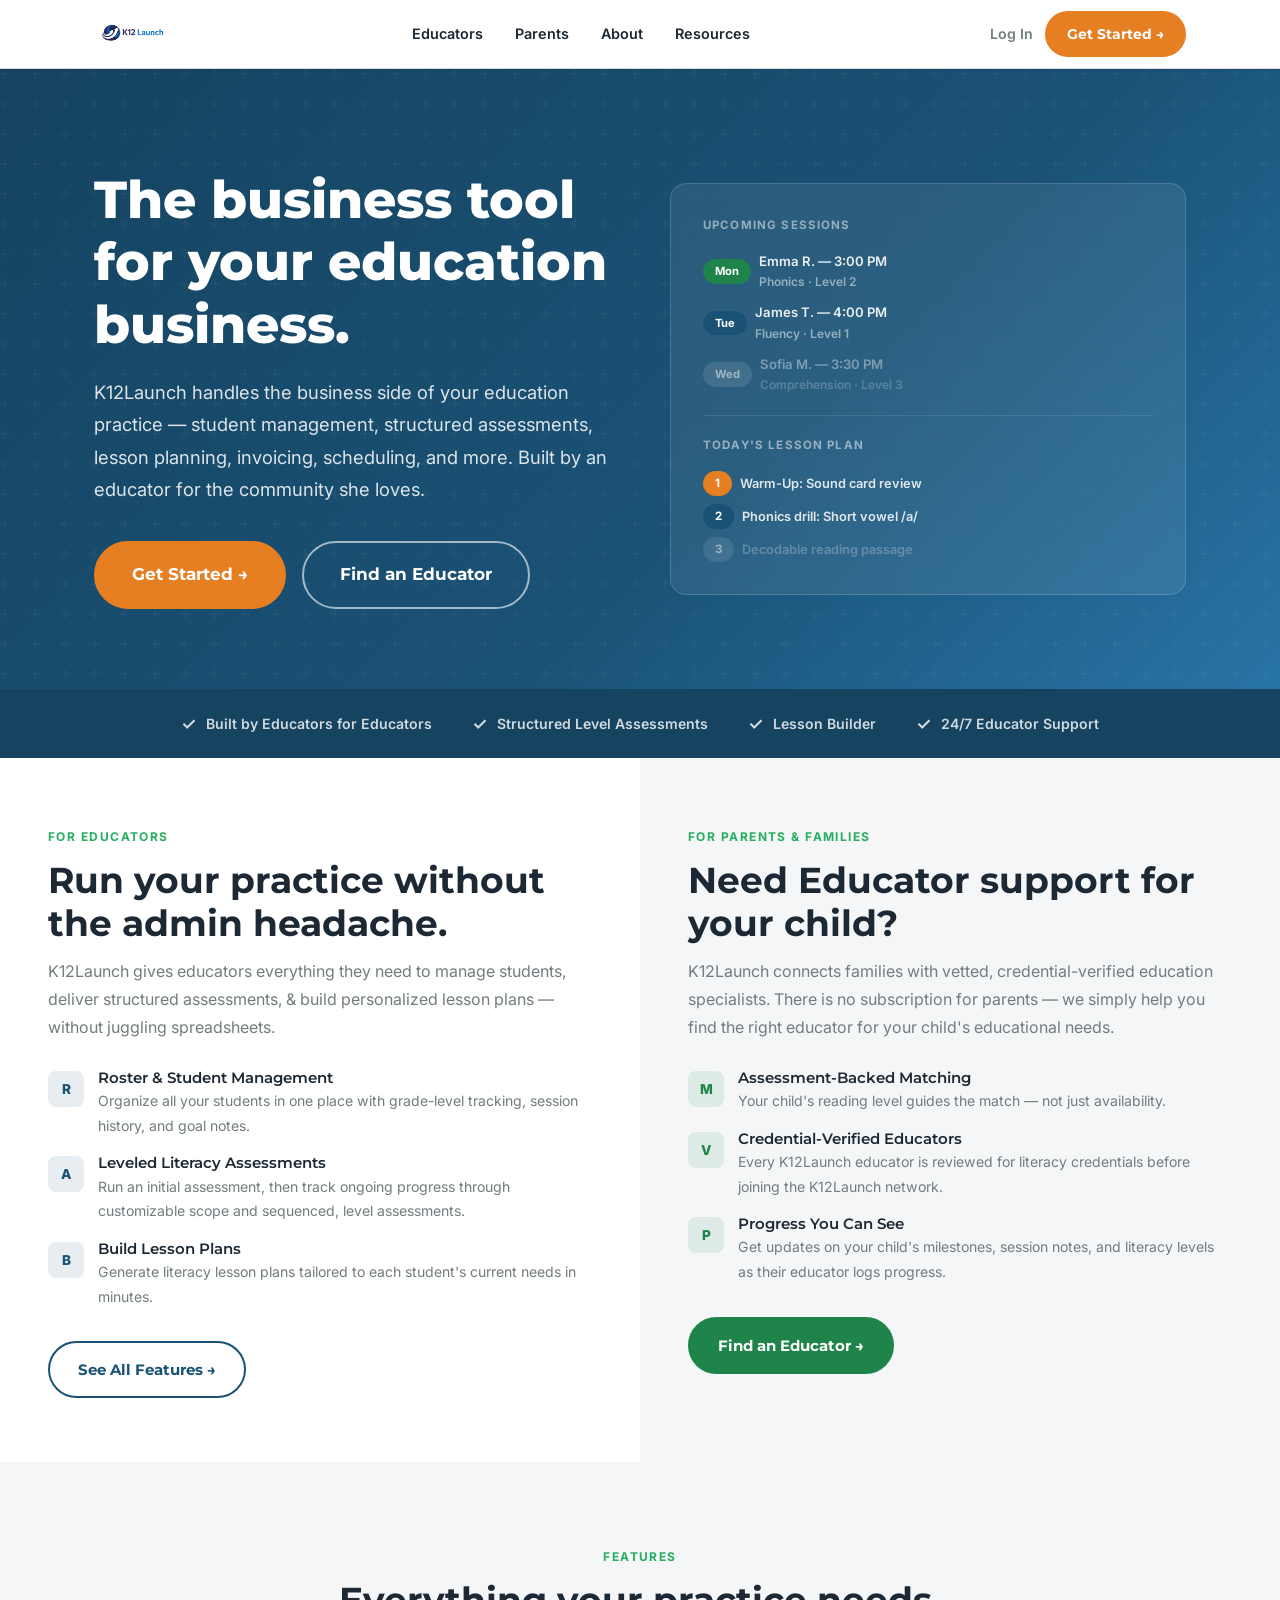
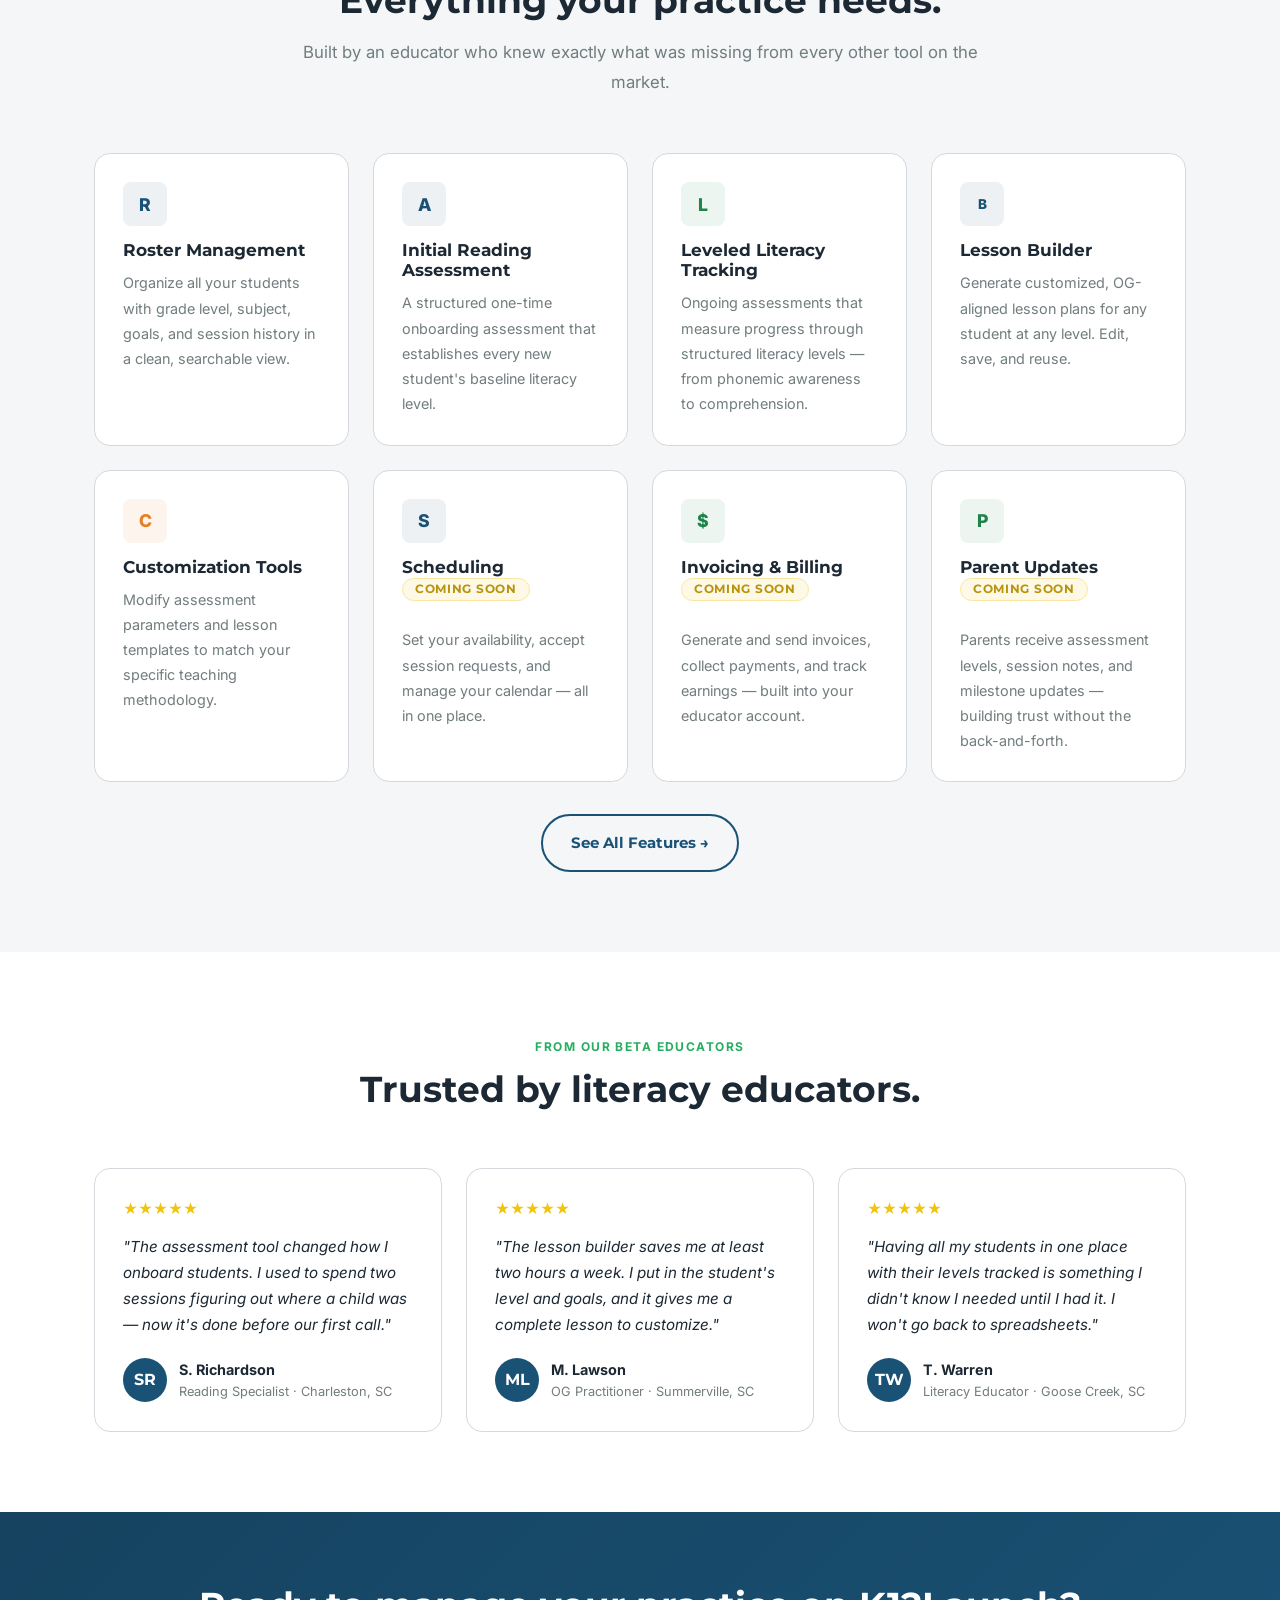
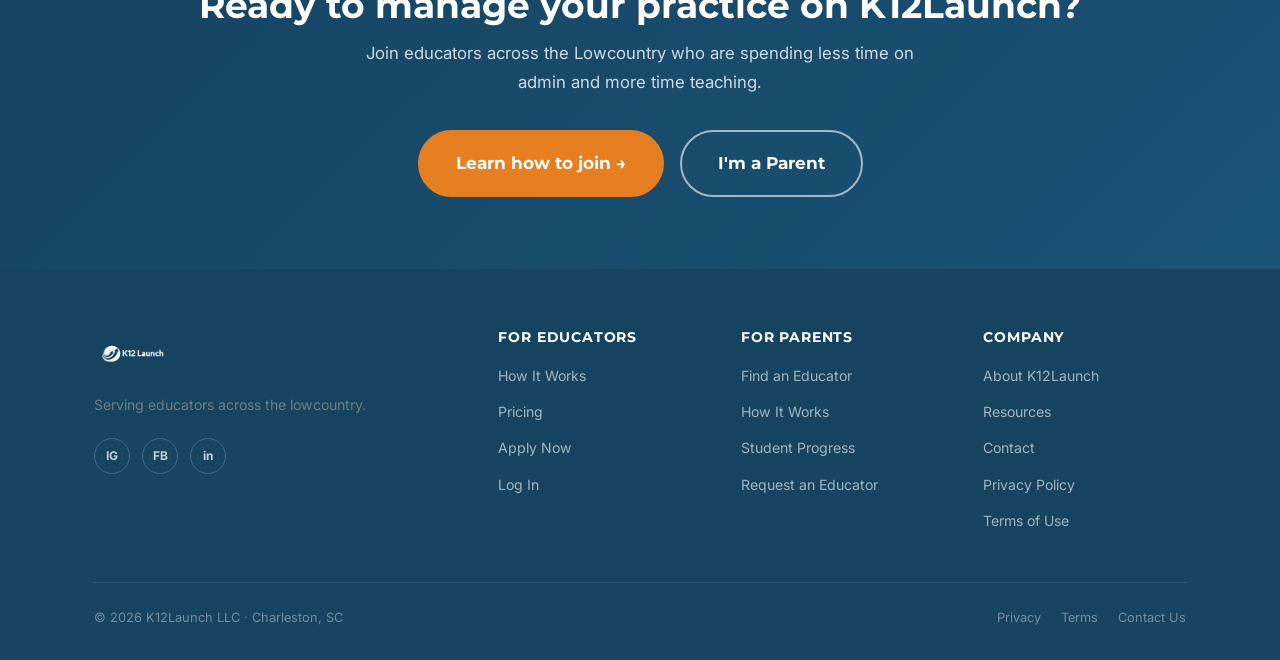
==== index.html @ aaa277a2 "july 23rd fixing issues with file differences." ====
<!DOCTYPE html>
<html lang="en">
<head>
  <meta charset="UTF-8" />
  <meta name="viewport" content="width=device-width, initial-scale=1.0" />
  <title>K12Launch — Business Tools for Educators | Charleston, SC</title>
  <meta name="description" content="K12Launch is the business tool built for independent educators. Manage students, run structured assessments, handle invoicing, and build lesson plans — all in one place." />
  <link rel="stylesheet" href="css/styles.css" />
  <!-- Add your favicon to assets/favicon.ico and uncomment the line below -->
  <!-- <link rel="icon" href="assets/favicon.ico" type="image/x-icon" /> -->
</head>
<body>

<!-- ── NAVIGATION ─────────────────────────────────────────── -->
<header class="nav">
  <div class="container">
    <div class="nav-inner">
      <a href="index.html" class="nav-logo" aria-label="K12Launch home">
        <img src="assets/k12launch-brand-logo-web.png" alt="K12Launch" />
      </a>

      <nav class="nav-links" aria-label="Main navigation">
        <a href="for-tutors.html">Educators</a>
        <a href="for-parents.html">Parents</a>
        <a href="about.html">About</a>
        <a href="resources.html">Resources</a>
      </nav>

      <div class="nav-actions">
        <a href="https://k12launchstudent.lovable.app" target="_blank" rel="noopener noreferrer" class="nav-login">Log In</a>
        <a href="contact.html" class="btn btn-primary btn-sm">Get Started →</a>
        <button class="nav-hamburger" aria-label="Toggle menu" aria-expanded="false">
          <span></span><span></span><span></span>
        </button>
      </div>
    </div>
  </div>
  <nav class="nav-mobile" aria-label="Mobile navigation">
    <a href="for-tutors.html">Educators</a>
    <a href="for-parents.html">Parents</a>
    <a href="about.html">About</a>
    <a href="resources.html">Resources</a>
    <a href="https://k12launchstudent.lovable.app" target="_blank" rel="noopener noreferrer">Log In</a>
    <a href="contact.html" class="btn btn-primary">Get Started →</a>
  </nav>
</header>

<!-- ── HERO ───────────────────────────────────────────────── -->
<section class="hero">
  <div class="container">
    <div class="hero-split">
      <div class="hero-text">
        <h1>The business tool for your education business.</h1>
        <p class="lead">K12Launch handles the business side of your education practice — student management, structured assessments, lesson planning, invoicing, scheduling, and more. Built by an educator for the community she loves.</p>
        <div class="hero-ctas">
          <a href="contact.html" class="btn btn-primary btn-lg">Get Started →</a>
          <a href="for-parents.html" class="btn btn-secondary btn-lg">Find an Educator</a>
        </div>
      </div>
      <div class="hero-visual" aria-hidden="true">
        <div class="hero-visual-label">Upcoming Sessions</div>
        <div class="mock-level" style="margin-top:12px">
          <div class="mock-level-badge" style="background:var(--secondary);font-size:.7rem;min-width:32px">Mon</div>
          <div>
            <div style="color:rgba(255,255,255,0.9);font-size:.82rem;font-weight:600">Emma R. — 3:00 PM</div>
            <div style="color:rgba(255,255,255,0.5);font-size:.75rem">Phonics · Level 2</div>
          </div>
        </div>
        <div class="mock-level" style="margin-top:10px">
          <div class="mock-level-badge" style="font-size:.7rem;min-width:32px">Tue</div>
          <div>
            <div style="color:rgba(255,255,255,0.9);font-size:.82rem;font-weight:600">James T. — 4:00 PM</div>
            <div style="color:rgba(255,255,255,0.5);font-size:.75rem">Fluency · Level 1</div>
          </div>
        </div>
        <div class="mock-level" style="margin-top:10px;opacity:.55">
          <div class="mock-level-badge" style="background:rgba(255,255,255,0.2);font-size:.7rem;min-width:32px">Wed</div>
          <div>
            <div style="color:rgba(255,255,255,0.7);font-size:.82rem;font-weight:600">Sofia M. — 3:30 PM</div>
            <div style="color:rgba(255,255,255,0.4);font-size:.75rem">Comprehension · Level 3</div>
          </div>
        </div>
        <div style="height:1px;background:rgba(255,255,255,0.1);margin:20px 0"></div>
        <div class="hero-visual-label">Today's Lesson Plan</div>
        <div class="mock-level" style="margin-top:10px">
          <div class="mock-level-badge" style="background:var(--accent);font-size:.72rem;min-width:24px">1</div>
          <span style="color:rgba(255,255,255,0.85);font-size:.8rem">Warm-Up: Sound card review</span>
        </div>
        <div class="mock-level" style="margin-top:8px">
          <div class="mock-level-badge" style="font-size:.72rem;min-width:24px">2</div>
          <span style="color:rgba(255,255,255,0.85);font-size:.8rem">Phonics drill: Short vowel /a/</span>
        </div>
        <div class="mock-level" style="margin-top:8px;opacity:.5">
          <div class="mock-level-badge" style="background:rgba(255,255,255,0.2);font-size:.72rem;min-width:24px">3</div>
          <span style="color:rgba(255,255,255,0.5);font-size:.8rem">Decodable reading passage</span>
        </div>
      </div>
    </div>
  </div>
</section>

<!-- ── PROOF BAR ───────────────────────────────────────────── -->
<div class="proof-bar">
  <div class="container">
    <div class="proof-bar-inner">
      <div class="proof-item"><span class="icon">✓</span> Built by Educators for Educators</div>
      <div class="proof-item"><span class="icon">✓</span> Structured Level Assessments</div>
      <div class="proof-item"><span class="icon">✓</span> Lesson Builder</div>
      <div class="proof-item"><span class="icon">✓</span> 24/7 Educator Support</div>
    </div>
  </div>
</div>

<!-- ── AUDIENCE SPLIT ──────────────────────────────────────── -->
<section aria-label="Who K12Launch serves">
  <div class="audience-split">
    <div class="audience-panel audience-panel--tutors">
      <div class="section-label">For Educators</div>
      <h2>Run your practice without the admin headache.</h2>
      <p>K12Launch gives educators everything they need to manage students, deliver structured assessments, &amp; build personalized lesson plans — without juggling spreadsheets.</p>
      <div class="audience-benefits">
        <div class="audience-benefit">
          <div class="audience-benefit-icon audience-benefit-icon--blue" style="font-size:.85rem;font-weight:800;color:var(--primary)">R</div>
          <div>
            <h4>Roster &amp; Student Management</h4>
            <p>Organize all your students in one place with grade-level tracking, session history, and goal notes.</p>
          </div>
        </div>
        <div class="audience-benefit">
          <div class="audience-benefit-icon audience-benefit-icon--blue" style="font-size:.85rem;font-weight:800;color:var(--primary)">A</div>
          <div>
            <h4>Leveled Literacy Assessments</h4>
            <p>Run an initial assessment, then track ongoing progress through customizable scope and sequenced, level assessments.</p>
          </div>
        </div>
        <div class="audience-benefit">
          <div class="audience-benefit-icon audience-benefit-icon--blue" style="font-size:.85rem;font-weight:800;color:var(--primary)">B</div>
          <div>
            <h4>Build Lesson Plans</h4>
            <p>Generate literacy lesson plans tailored to each student's current needs in minutes.</p>
          </div>
        </div>
      </div>
      <a href="for-tutors.html" class="btn btn-outline">See All Features →</a>
    </div>

    <div class="audience-panel audience-panel--parents">
      <div class="section-label">For Parents &amp; Families</div>
      <h2>Need Educator support for your child?</h2>
      <p>K12Launch connects families with vetted, credential-verified education specialists. There is no subscription for parents — we simply help you find the right educator for your child's educational needs.</p>
      <div class="audience-benefits">
        <div class="audience-benefit">
          <div class="audience-benefit-icon audience-benefit-icon--green" style="font-size:.85rem;font-weight:800;color:var(--secondary)">M</div>
          <div>
            <h4>Assessment-Backed Matching</h4>
            <p>Your child's reading level guides the match — not just availability.</p>
          </div>
        </div>
        <div class="audience-benefit">
          <div class="audience-benefit-icon audience-benefit-icon--green" style="font-size:.85rem;font-weight:800;color:var(--secondary)">V</div>
          <div>
            <h4>Credential-Verified Educators</h4>
            <p>Every K12Launch educator is reviewed for literacy credentials before joining the K12Launch network.</p>
          </div>
        </div>
        <div class="audience-benefit">
          <div class="audience-benefit-icon audience-benefit-icon--green" style="font-size:.85rem;font-weight:800;color:var(--secondary)">P</div>
          <div>
            <h4>Progress You Can See</h4>
            <p>Get updates on your child's milestones, session notes, and literacy levels as their educator logs progress.</p>
          </div>
        </div>
      </div>
      <a href="for-parents.html" class="btn btn-green">Find an Educator →</a>
    </div>
  </div>
</section>


<!-- ── PLATFORM FEATURES ───────────────────────────────────── -->
<section class="section section--gray">
  <div class="container">
    <div class="section-header text-center">
      <div class="section-label">Features</div>
      <h2>Everything your practice needs.</h2>
      <p>Built by an educator who knew exactly what was missing from every other tool on the market.</p>
    </div>
    <div class="grid-4">
      <div class="feature-card">
        <div class="feature-icon" style="font-size:1.1rem;font-weight:800;color:var(--primary);background:rgba(26,82,118,0.08);width:44px;height:44px;display:flex;align-items:center;justify-content:center;border-radius:8px">R</div>
        <h3>Roster Management</h3>
        <p>Organize all your students with grade level, subject, goals, and session history in a clean, searchable view.</p>
      </div>
      <div class="feature-card">
        <div class="feature-icon" style="font-size:1.1rem;font-weight:800;color:var(--primary);background:rgba(26,82,118,0.08);width:44px;height:44px;display:flex;align-items:center;justify-content:center;border-radius:8px">A</div>
        <h3>Initial Reading Assessment</h3>
        <p>A structured one-time onboarding assessment that establishes every new student's baseline literacy level.</p>
      </div>
      <div class="feature-card">
        <div class="feature-icon" style="font-size:1.1rem;font-weight:800;color:var(--secondary);background:rgba(30,132,73,0.08);width:44px;height:44px;display:flex;align-items:center;justify-content:center;border-radius:8px">L</div>
        <h3>Leveled Literacy Tracking</h3>
        <p>Ongoing assessments that measure progress through structured literacy levels — from phonemic awareness to comprehension.</p>
      </div>
      <div class="feature-card">
        <div class="feature-icon" style="font-size:.85rem;font-weight:800;color:var(--primary);background:rgba(26,82,118,0.08);width:44px;height:44px;display:flex;align-items:center;justify-content:center;border-radius:8px">B</div>
        <h3>Lesson Builder</h3>
        <p>Generate customized, OG-aligned lesson plans for any student at any level. Edit, save, and reuse.</p>
      </div>
      <div class="feature-card">
        <div class="feature-icon" style="font-size:1.1rem;font-weight:800;color:var(--accent);background:rgba(230,126,34,0.08);width:44px;height:44px;display:flex;align-items:center;justify-content:center;border-radius:8px">C</div>
        <h3>Customization Tools</h3>
        <p>Modify assessment parameters and lesson templates to match your specific teaching methodology.</p>
      </div>
      <div class="feature-card">
        <div class="feature-icon" style="font-size:1.1rem;font-weight:800;color:var(--primary);background:rgba(26,82,118,0.08);width:44px;height:44px;display:flex;align-items:center;justify-content:center;border-radius:8px">S</div>
        <h3>Scheduling <span class="badge badge--coming">Coming Soon</span></h3>
        <p>Set your availability, accept session requests, and manage your calendar — all in one place.</p>
      </div>
      <div class="feature-card">
        <div class="feature-icon" style="font-size:1.1rem;font-weight:800;color:var(--secondary);background:rgba(30,132,73,0.08);width:44px;height:44px;display:flex;align-items:center;justify-content:center;border-radius:8px">$</div>
        <h3>Invoicing &amp; Billing <span class="badge badge--coming">Coming Soon</span></h3>
        <p>Generate and send invoices, collect payments, and track earnings — built into your educator account.</p>
      </div>
      <div class="feature-card">
        <div class="feature-icon" style="font-size:1.1rem;font-weight:800;color:var(--secondary);background:rgba(30,132,73,0.08);width:44px;height:44px;display:flex;align-items:center;justify-content:center;border-radius:8px">P</div>
        <h3>Parent Updates <span class="badge badge--coming">Coming Soon</span></h3>
        <p>Parents receive assessment levels, session notes, and milestone updates — building trust without the back-and-forth.</p>
      </div>
    </div>
    <div class="text-center mt-8">
      <a href="for-tutors.html" class="btn btn-outline">See All Features →</a>
    </div>
  </div>
</section>

<!-- ── TESTIMONIALS ────────────────────────────────────────── -->
<section class="section">
  <div class="container">
    <div class="section-header text-center">
      <div class="section-label">From Our Beta Educators</div>
      <h2>Trusted by literacy educators.</h2>
    </div>
    <div class="testimonial-grid">
      <div class="testimonial">
        <div class="testimonial-stars">★★★★★</div>
        <p class="testimonial-body">"The assessment tool changed how I onboard students. I used to spend two sessions figuring out where a child was — now it's done before our first call."</p>
        <div class="testimonial-author">
          <div class="testimonial-avatar">SR</div>
          <div>
            <div class="testimonial-name">S. Richardson</div>
            <div class="testimonial-title">Reading Specialist · Charleston, SC</div>
          </div>
        </div>
      </div>
      <div class="testimonial">
        <div class="testimonial-stars">★★★★★</div>
        <p class="testimonial-body">"The lesson builder saves me at least two hours a week. I put in the student's level and goals, and it gives me a complete lesson to customize."</p>
        <div class="testimonial-author">
          <div class="testimonial-avatar">ML</div>
          <div>
            <div class="testimonial-name">M. Lawson</div>
            <div class="testimonial-title">OG Practitioner · Summerville, SC</div>
          </div>
        </div>
      </div>
      <div class="testimonial">
        <div class="testimonial-stars">★★★★★</div>
        <p class="testimonial-body">"Having all my students in one place with their levels tracked is something I didn't know I needed until I had it. I won't go back to spreadsheets."</p>
        <div class="testimonial-author">
          <div class="testimonial-avatar">TW</div>
          <div>
            <div class="testimonial-name">T. Warren</div>
            <div class="testimonial-title">Literacy Educator · Goose Creek, SC</div>
          </div>
        </div>
      </div>
    </div>
  </div>
</section>


<!-- ── FINAL CTA ───────────────────────────────────────────── -->
<section class="cta-band">
  <div class="container">
    <h2>Ready to manage your practice on K12Launch?</h2>
    <p>Join educators across the Lowcountry who are spending less time on admin and more time teaching.</p>
    <div class="btn-group">
      <a href="contact.html" class="btn btn-primary btn-lg">Learn how to join →</a>
      <a href="for-parents.html" class="btn btn-secondary btn-lg">I'm a Parent</a>
    </div>
  </div>
</section>

<!-- ── FOOTER ──────────────────────────────────────────────── -->
<footer class="footer">
  <div class="container">
    <div class="footer-grid">
      <div class="footer-brand">
        <a href="index.html" class="nav-logo">
          <img src="assets/k12launch-brand-logo-transparent.png" alt="K12Launch" />
        </a>
        <p class="footer-tagline">Serving educators across the lowcountry.</p>
        <div class="footer-social">
          <a href="#" aria-label="Instagram" style="font-size:.75rem;font-weight:700">IG</a>
          <a href="#" aria-label="Facebook" style="font-size:.75rem;font-weight:700">FB</a>
          <a href="#" aria-label="LinkedIn" style="font-size:.75rem;font-weight:700">in</a>
        </div>
      </div>
      <div class="footer-col">
        <h5>For Educators</h5>
        <ul>
          <li><a href="for-tutors.html">How It Works</a></li>
          <li><a href="for-tutors.html#pricing">Pricing</a></li>
          <li><a href="contact.html">Apply Now</a></li>
          <li><a href="https://k12launchstudent.lovable.app" target="_blank" rel="noopener noreferrer">Log In</a></li>
        </ul>
      </div>
      <div class="footer-col">
        <h5>For Parents</h5>
        <ul>
          <li><a href="for-parents.html">Find an Educator</a></li>
          <li><a href="for-parents.html#how-it-works">How It Works</a></li>
          <li><a href="for-parents.html#progress">Student Progress</a></li>
          <li><a href="contact.html#parent-intake">Request an Educator</a></li>
        </ul>
      </div>
      <div class="footer-col">
        <h5>Company</h5>
        <ul>
          <li><a href="about.html">About K12Launch</a></li>
          <li><a href="resources.html">Resources</a></li>
          <li><a href="contact.html">Contact</a></li>
          <li><a href="privacy.html">Privacy Policy</a></li>
          <li><a href="terms.html">Terms of Use</a></li>
        </ul>
      </div>
    </div>
    <div class="footer-bottom">
      <span>© 2026 K12Launch LLC · Charleston, SC</span>
      <div class="footer-bottom-links">
        <a href="privacy.html">Privacy</a>
        <a href="terms.html">Terms</a>
        <a href="mailto:k12launch@gmail.com">Contact Us</a>
      </div>
    </div>
  </div>
</footer>

<script src="js/main.js"></script>
</body>
</html>
---- css/styles.css ----
/* ============================================================
   K12Launch — Main Stylesheet
   UPDATE BRAND COLORS: search for "BRAND" to find all
   color variables that should match your logo/brand palette.
   ============================================================ */

/* --- Google Fonts import --- */
@import url('https://fonts.googleapis.com/css2?family=Montserrat:wght@600;700;800&family=Inter:wght@400;500;600&display=swap');

/* --- Design Tokens --- */
:root {
  /* BRAND COLORS — update these to match your logo */
  --primary:        #1A5276;   /* Deep navy blue — main brand color */
  --primary-light:  #2874A6;
  --primary-dark:   #154360;
  --secondary:      #1E8449;   /* Green — progress, growth */
  --secondary-light:#27AE60;
  --accent:         #E67E22;   /* Orange — CTAs, highlights */
  --accent-hover:   #CA6F1E;

  /* Neutrals */
  --text:           #1C2833;
  --text-muted:     #717D7E;
  --bg:             #F4F6F7;
  --bg-white:       #FFFFFF;
  --border:         #D5D8DC;

  /* Shadows */
  --shadow-sm:      0 1px 4px rgba(0,0,0,0.08);
  --shadow:         0 2px 12px rgba(0,0,0,0.10);
  --shadow-lg:      0 8px 32px rgba(0,0,0,0.14);

  /* Spacing */
  --section-pad:    80px;
  --section-pad-sm: 48px;

  /* Radius */
  --radius:         8px;
  --radius-lg:      16px;
  --radius-pill:    999px;

  /* Typography */
  --font-body:      'Inter', -apple-system, BlinkMacSystemFont, 'Segoe UI', sans-serif;
  --font-heading:   'Montserrat', -apple-system, BlinkMacSystemFont, 'Segoe UI', sans-serif;

  /* Max width */
  --max-w:          1140px;
  --max-w-text:     720px;
}

/* --- Reset & Base --- */
*, *::before, *::after { box-sizing: border-box; margin: 0; padding: 0; }

html { scroll-behavior: smooth; font-size: 16px; }

body {
  font-family: var(--font-body);
  color: var(--text);
  background: var(--bg-white);
  line-height: 1.65;
  -webkit-font-smoothing: antialiased;
}

img { max-width: 100%; display: block; }
a { color: inherit; text-decoration: none; }
ul { list-style: none; }
button { cursor: pointer; font-family: inherit; }

/* --- Typography Scale --- */
h1, h2, h3, h4, h5 {
  font-family: var(--font-heading);
  line-height: 1.2;
  color: var(--text);
}
h1 { font-size: clamp(2rem, 5vw, 3.25rem); font-weight: 800; }
h2 { font-size: clamp(1.5rem, 3.5vw, 2.25rem); font-weight: 700; }
h3 { font-size: clamp(1.1rem, 2.5vw, 1.4rem); font-weight: 700; }
h4 { font-size: 1.05rem; font-weight: 600; }
p  { font-size: 1rem; color: var(--text-muted); line-height: 1.75; }
p.lead { font-size: 1.15rem; color: var(--text); }

/* --- Layout Utilities --- */
.container {
  width: 100%;
  max-width: var(--max-w);
  margin: 0 auto;
  padding: 0 24px;
}
.section { padding: var(--section-pad) 0; }
.section--gray { background: var(--bg); }
.section--dark { background: var(--primary-dark); color: #fff; }
.section--dark h2, .section--dark h3 { color: #fff; }
.section--dark p { color: rgba(255,255,255,0.75); }

.text-center { text-align: center; }
.text-white  { color: #fff !important; }
.mb-4  { margin-bottom: 16px; }
.mb-8  { margin-bottom: 32px; }
.mb-12 { margin-bottom: 48px; }
.mt-8  { margin-top: 32px; }

.section-label {
  display: inline-block;
  font-size: 0.75rem;
  font-weight: 700;
  letter-spacing: 0.12em;
  text-transform: uppercase;
  color: var(--secondary-light);
  margin-bottom: 12px;
}
.section-label--light { color: rgba(255,255,255,0.6); }

.section-header {
  max-width: var(--max-w-text);
  margin: 0 auto 56px;
}
.section-header p { margin-top: 16px; font-size: 1.05rem; }

/* --- Grid Systems --- */
.grid-2 { display: grid; grid-template-columns: repeat(2,1fr); gap: 32px; }
.grid-3 { display: grid; grid-template-columns: repeat(3,1fr); gap: 28px; }
.grid-4 { display: grid; grid-template-columns: repeat(4,1fr); gap: 24px; }

@media (max-width: 900px) {
  .grid-3, .grid-4 { grid-template-columns: repeat(2,1fr); }
}
@media (max-width: 600px) {
  .grid-2, .grid-3, .grid-4 { grid-template-columns: 1fr; }
}

/* --- Buttons --- */
.btn {
  display: inline-flex;
  align-items: center;
  gap: 8px;
  padding: 14px 28px;
  border-radius: var(--radius-pill);
  font-family: var(--font-heading);
  font-size: 0.95rem;
  font-weight: 700;
  border: 2px solid transparent;
  transition: all 0.2s ease;
  white-space: nowrap;
}
.btn-primary {
  background: var(--accent);
  color: #fff;
  border-color: var(--accent);
}
.btn-primary:hover {
  background: var(--accent-hover);
  border-color: var(--accent-hover);
  transform: translateY(-1px);
  box-shadow: 0 4px 16px rgba(230,126,34,0.35);
}
.btn-secondary {
  background: transparent;
  color: #fff;
  border-color: rgba(255,255,255,0.6);
}
.btn-secondary:hover {
  background: rgba(255,255,255,0.12);
  border-color: #fff;
}
.btn-outline {
  background: transparent;
  color: var(--primary);
  border-color: var(--primary);
}
.btn-outline:hover {
  background: var(--primary);
  color: #fff;
}
.btn-green {
  background: var(--secondary);
  color: #fff;
  border-color: var(--secondary);
}
.btn-green:hover {
  background: var(--secondary-light);
  border-color: var(--secondary-light);
  transform: translateY(-1px);
}
.btn-sm { padding: 10px 20px; font-size: 0.85rem; }
.btn-lg { padding: 18px 36px; font-size: 1.05rem; }

/* --- Cards --- */
.card {
  background: var(--bg-white);
  border-radius: var(--radius-lg);
  padding: 32px;
  box-shadow: var(--shadow);
  transition: box-shadow 0.2s, transform 0.2s;
}
.card:hover { box-shadow: var(--shadow-lg); transform: translateY(-2px); }

.card-icon {
  width: 56px;
  height: 56px;
  border-radius: var(--radius);
  background: var(--bg);
  display: flex;
  align-items: center;
  justify-content: center;
  margin-bottom: 20px;
  font-size: 1.6rem;
}
.card-icon--blue  { background: rgba(26,82,118,0.1); }
.card-icon--green { background: rgba(30,132,73,0.1); }
.card-icon--orange{ background: rgba(230,126,34,0.1);}

.card h3 { margin-bottom: 10px; }
.card p  { font-size: 0.95rem; }

/* --- Badge --- */
.badge {
  display: inline-block;
  padding: 4px 12px;
  border-radius: var(--radius-pill);
  font-size: 0.72rem;
  font-weight: 700;
  letter-spacing: 0.06em;
  text-transform: uppercase;
}
.badge--coming { background: #FEF9E7; color: #B7950B; border: 1px solid #F9E79F; }
.badge--new    { background: #EAFAF1; color: #1E8449; border: 1px solid #A9DFBF; }
.badge--beta   { background: #EBF5FB; color: #1A5276; border: 1px solid #AED6F1; }

/* ============================================================
   NAVIGATION
   ============================================================ */
.nav {
  position: sticky;
  top: 0;
  z-index: 100;
  background: var(--bg-white);
  border-bottom: 1px solid var(--border);
  box-shadow: var(--shadow-sm);
}
.nav-inner {
  display: flex;
  align-items: center;
  justify-content: space-between;
  height: 68px;
  gap: 16px;
}

/* Logo */
.nav-logo {
  display: flex;
  align-items: center;
  gap: 10px;
  flex-shrink: 0;
}
.nav-logo img {
  height: 52px;
  width: auto;
}
.nav-logo-text {
  font-family: var(--font-heading);
  font-size: 1.3rem;
  font-weight: 800;
  color: var(--primary);
}
.nav-logo-text span { color: var(--accent); }

/* Desktop links */
.nav-links {
  display: flex;
  align-items: center;
  gap: 4px;
}
.nav-links a {
  padding: 8px 14px;
  border-radius: var(--radius);
  font-size: 0.9rem;
  font-weight: 600;
  color: var(--text);
  transition: background 0.15s, color 0.15s;
}
.nav-links a:hover { background: var(--bg); color: var(--primary); }
.nav-links a.active { color: var(--primary); }

/* Nav actions */
.nav-actions {
  display: flex;
  align-items: center;
  gap: 12px;
  flex-shrink: 0;
}
.nav-login {
  font-size: 0.88rem;
  font-weight: 600;
  color: var(--text-muted);
  transition: color 0.15s;
}
.nav-login:hover { color: var(--primary); }

/* Hamburger */
.nav-hamburger {
  display: none;
  flex-direction: column;
  gap: 5px;
  background: none;
  border: none;
  padding: 6px;
  border-radius: var(--radius);
}
.nav-hamburger span {
  display: block;
  width: 24px;
  height: 2px;
  background: var(--text);
  border-radius: 2px;
  transition: all 0.25s;
}

/* Mobile nav */
.nav-mobile {
  display: none;
  flex-direction: column;
  padding: 16px 24px 24px;
  border-top: 1px solid var(--border);
  gap: 4px;
}
.nav-mobile a {
  padding: 10px 12px;
  border-radius: var(--radius);
  font-size: 0.95rem;
  font-weight: 600;
  color: var(--text);
  display: block;
}
.nav-mobile a:hover { background: var(--bg); color: var(--primary); }
.nav-mobile .btn { margin-top: 12px; width: 100%; justify-content: center; }

@media (max-width: 860px) {
  .nav-links, .nav-login { display: none; }
  .nav-hamburger { display: flex; }
  .nav-mobile.open { display: flex; }
}

/* ============================================================
   HERO
   ============================================================ */
.hero {
  background: linear-gradient(135deg, var(--primary-dark) 0%, var(--primary) 60%, var(--primary-light) 100%);
  color: #fff;
  padding: 100px 0 80px;
  position: relative;
  overflow: hidden;
}
.hero::before {
  content: '';
  position: absolute;
  inset: 0;
  background: url("data:image/svg+xml,%3Csvg width='60' height='60' viewBox='0 0 60 60' xmlns='http://www.w3.org/2000/svg'%3E%3Cg fill='none' fill-rule='evenodd'%3E%3Cg fill='%23ffffff' fill-opacity='0.03'%3E%3Cpath d='M36 34v-4h-2v4h-4v2h4v4h2v-4h4v-2h-4zm0-30V0h-2v4h-4v2h4v4h2V6h4V4h-4zM6 34v-4H4v4H0v2h4v4h2v-4h4v-2H6zM6 4V0H4v4H0v2h4v4h2V6h4V4H6z'/%3E%3C/g%3E%3C/g%3E%3C/svg%3E");
}
.hero .container { position: relative; }
.hero h1 { color: #fff; margin-bottom: 20px; }
.hero p.lead { color: rgba(255,255,255,0.85); max-width: 580px; margin-bottom: 36px; }
.hero-ctas { display: flex; gap: 16px; flex-wrap: wrap; }
.hero-eyebrow {
  display: inline-block;
  background: rgba(255,255,255,0.15);
  border: 1px solid rgba(255,255,255,0.25);
  border-radius: var(--radius-pill);
  padding: 6px 16px;
  font-size: 0.8rem;
  font-weight: 600;
  letter-spacing: 0.06em;
  text-transform: uppercase;
  color: rgba(255,255,255,0.9);
  margin-bottom: 20px;
}

/* Hero split (two columns) */
.hero-split { display: grid; grid-template-columns: 1fr 1fr; gap: 60px; align-items: center; }
.hero-visual {
  background: rgba(255,255,255,0.08);
  border: 1px solid rgba(255,255,255,0.15);
  border-radius: var(--radius-lg);
  padding: 32px;
  backdrop-filter: blur(8px);
}
.hero-visual-label {
  font-size: 0.72rem;
  font-weight: 700;
  letter-spacing: 0.1em;
  text-transform: uppercase;
  color: rgba(255,255,255,0.5);
  margin-bottom: 16px;
}
.stat-row { display: flex; gap: 24px; flex-wrap: wrap; }
.stat-item { flex: 1; min-width: 100px; }
.stat-num {
  font-family: var(--font-heading);
  font-size: 2rem;
  font-weight: 800;
  color: #fff;
  line-height: 1;
}
.stat-label { font-size: 0.8rem; color: rgba(255,255,255,0.6); margin-top: 4px; }

@media (max-width: 780px) {
  .hero { padding: 64px 0 56px; }
  .hero-split { grid-template-columns: 1fr; gap: 40px; }
  .hero-visual { display: none; }
}

/* ============================================================
   PROOF BAR
   ============================================================ */
.proof-bar {
  background: var(--primary-dark);
  padding: 20px 0;
}
.proof-bar-inner {
  display: flex;
  align-items: center;
  justify-content: center;
  gap: 40px;
  flex-wrap: wrap;
}
.proof-item {
  display: flex;
  align-items: center;
  gap: 10px;
  color: rgba(255,255,255,0.8);
  font-size: 0.88rem;
  font-weight: 600;
}
.proof-item .icon { font-size: 1.1rem; }

/* ============================================================
   AUDIENCE SPLIT
   ============================================================ */
.audience-split { display: grid; grid-template-columns: 1fr 1fr; gap: 0; }
.audience-panel {
  padding: 64px 48px;
}
.audience-panel--tutors { background: var(--bg-white); }
.audience-panel--parents { background: var(--bg); }
.audience-panel h2 { margin-bottom: 12px; }
.audience-panel p { margin-bottom: 28px; }
.audience-benefits { display: flex; flex-direction: column; gap: 16px; margin-bottom: 32px; }
.audience-benefit {
  display: flex;
  align-items: flex-start;
  gap: 14px;
}
.audience-benefit-icon {
  width: 36px;
  height: 36px;
  border-radius: var(--radius);
  display: flex;
  align-items: center;
  justify-content: center;
  font-size: 1rem;
  flex-shrink: 0;
  margin-top: 2px;
}
.audience-benefit-icon--blue   { background: rgba(26,82,118,0.1); }
.audience-benefit-icon--green  { background: rgba(30,132,73,0.1); }
.audience-benefit h4 { margin-bottom: 2px; font-size: 0.95rem; }
.audience-benefit p  { font-size: 0.88rem; margin: 0; }

@media (max-width: 780px) {
  .audience-split { grid-template-columns: 1fr; }
  .audience-panel { padding: 48px 24px; }
}

/* ============================================================
   STEPS / HOW IT WORKS
   ============================================================ */
.steps { display: grid; grid-template-columns: repeat(3,1fr); gap: 32px; counter-reset: steps; }
.step {
  position: relative;
  padding-left: 24px;
}
.step::before {
  counter-increment: steps;
  content: counter(steps);
  position: absolute;
  left: 0;
  top: 0;
  width: 32px;
  height: 32px;
  border-radius: 50%;
  background: var(--primary);
  color: #fff;
  font-family: var(--font-heading);
  font-size: 0.85rem;
  font-weight: 800;
  display: flex;
  align-items: center;
  justify-content: center;
  flex-shrink: 0;
}
.step-content { padding-left: 12px; }
.step h3 { margin-bottom: 8px; font-size: 1.05rem; }
.step p  { font-size: 0.92rem; }

@media (max-width: 700px) {
  .steps { grid-template-columns: 1fr; gap: 28px; }
}

/* ============================================================
   FEATURE GRID
   ============================================================ */
.feature-card {
  background: var(--bg-white);
  border: 1px solid var(--border);
  border-radius: var(--radius-lg);
  padding: 28px;
  transition: box-shadow 0.2s, transform 0.2s;
}
.feature-card:hover { box-shadow: var(--shadow-lg); transform: translateY(-2px); }
.feature-card .badge { margin-bottom: 16px; }
.feature-card h3 { font-size: 1.05rem; margin-bottom: 10px; }
.feature-card p  { font-size: 0.9rem; }
.feature-icon { font-size: 2rem; margin-bottom: 14px; }

/* ============================================================
   TESTIMONIALS
   ============================================================ */
.testimonial-grid { display: grid; grid-template-columns: repeat(3,1fr); gap: 24px; }
.testimonial {
  background: var(--bg-white);
  border: 1px solid var(--border);
  border-radius: var(--radius-lg);
  padding: 28px;
}
.testimonial-stars { color: #F1C40F; font-size: 0.9rem; margin-bottom: 14px; }
.testimonial-body { font-size: 0.95rem; color: var(--text); font-style: italic; margin-bottom: 20px; line-height: 1.7; }
.testimonial-author { display: flex; align-items: center; gap: 12px; }
.testimonial-avatar {
  width: 44px; height: 44px;
  border-radius: 50%;
  background: var(--primary);
  color: #fff;
  font-family: var(--font-heading);
  font-size: 1rem;
  font-weight: 700;
  display: flex;
  align-items: center;
  justify-content: center;
  flex-shrink: 0;
}
.testimonial-name  { font-weight: 700; font-size: 0.9rem; }
.testimonial-title { font-size: 0.8rem; color: var(--text-muted); }

@media (max-width: 860px) { .testimonial-grid { grid-template-columns: 1fr; } }

/* ============================================================
   PRICING
   ============================================================ */
.pricing-grid { display: grid; grid-template-columns: repeat(3,1fr); gap: 24px; align-items: start; }

.pricing-card {
  background: var(--bg-white);
  border: 2px solid var(--border);
  border-radius: var(--radius-lg);
  padding: 36px 28px;
  position: relative;
  transition: box-shadow 0.2s;
}
.pricing-card:hover { box-shadow: var(--shadow-lg); }
.pricing-card--featured {
  border-color: var(--primary);
  box-shadow: var(--shadow-lg);
  transform: scale(1.02);
}
.pricing-card--featured .pricing-popular {
  position: absolute;
  top: -14px;
  left: 50%;
  transform: translateX(-50%);
  background: var(--primary);
  color: #fff;
  font-size: 0.72rem;
  font-weight: 700;
  letter-spacing: 0.08em;
  text-transform: uppercase;
  padding: 5px 16px;
  border-radius: var(--radius-pill);
  white-space: nowrap;
}
.pricing-tier   { font-size: 0.8rem; font-weight: 700; letter-spacing: 0.1em; text-transform: uppercase; color: var(--text-muted); margin-bottom: 8px; }
.pricing-price  { font-family: var(--font-heading); font-size: 2.75rem; font-weight: 800; color: var(--text); line-height: 1; display: flex; align-items: flex-start; gap: 2px; }
.pricing-price sup { font-size: 1.25rem; line-height: 1; margin-top: 6px; }
.pricing-price span:first-of-type { line-height: 1; }
.pricing-price span:last-child { font-size: 0.95rem; font-weight: 500; color: var(--text-muted); align-self: flex-end; margin-bottom: 4px; }
/* Billing toggle checked state */
#billing-toggle:checked + span { background: var(--secondary) !important; }
#billing-toggle:checked + span + span { left: calc(100% - 23px) !important; }
.pricing-desc   { font-size: 0.88rem; color: var(--text-muted); margin: 12px 0 24px; }
.pricing-divider { border: none; border-top: 1px solid var(--border); margin: 24px 0; }
.pricing-features { display: flex; flex-direction: column; gap: 12px; margin-bottom: 32px; }
.pricing-feature {
  display: flex;
  align-items: flex-start;
  gap: 10px;
  font-size: 0.88rem;
  color: var(--text);
}
.pricing-feature .check { color: var(--secondary); font-size: 1rem; flex-shrink: 0; margin-top: 1px; }
.pricing-feature .dash  { color: var(--border); font-size: 1rem; flex-shrink: 0; }
.pricing-card .btn { width: 100%; justify-content: center; }

@media (max-width: 860px) {
  .pricing-grid { grid-template-columns: 1fr; max-width: 440px; margin: 0 auto; }
  .pricing-card--featured { transform: none; }
}

/* ============================================================
   COMPARISON TABLE
   ============================================================ */
.compare-table { width: 100%; border-collapse: collapse; font-size: 0.9rem; }
.compare-table th, .compare-table td { padding: 14px 16px; text-align: left; border-bottom: 1px solid var(--border); }
.compare-table thead th { font-family: var(--font-heading); font-weight: 700; background: var(--bg); }
.compare-table thead th:not(:first-child) { text-align: center; }
.compare-table td:not(:first-child) { text-align: center; }
.compare-table tr:hover td { background: var(--bg); }
.compare-table .check { color: var(--secondary); font-weight: 700; }
.compare-table .dash  { color: var(--border); }
.compare-table .featured-col { background: rgba(26,82,118,0.04); }

/* ============================================================
   FAQ
   ============================================================ */
.faq-list { max-width: 720px; margin: 0 auto; display: flex; flex-direction: column; gap: 0; }
.faq-item { border-bottom: 1px solid var(--border); }
.faq-question {
  width: 100%;
  background: none;
  border: none;
  text-align: left;
  padding: 20px 0;
  font-family: var(--font-heading);
  font-size: 1rem;
  font-weight: 700;
  color: var(--text);
  display: flex;
  justify-content: space-between;
  align-items: center;
  gap: 16px;
}
.faq-question:hover { color: var(--primary); }
.faq-icon { font-size: 1.25rem; flex-shrink: 0; transition: transform 0.25s; color: var(--primary); }
.faq-answer { font-size: 0.95rem; color: var(--text-muted); padding: 0 0 20px; display: none; line-height: 1.75; }
.faq-item.open .faq-answer  { display: block; }
.faq-item.open .faq-icon { transform: rotate(45deg); }

/* ============================================================
   CALLOUT / CTA SECTION
   ============================================================ */
.cta-band {
  background: linear-gradient(135deg, var(--primary-dark), var(--primary));
  padding: 72px 0;
  text-align: center;
  color: #fff;
}
.cta-band h2 { color: #fff; margin-bottom: 12px; }
.cta-band p  { color: rgba(255,255,255,0.8); max-width: 560px; margin: 0 auto 32px; font-size: 1.05rem; }
.cta-band .btn-group { display: flex; gap: 16px; justify-content: center; flex-wrap: wrap; }

/* ============================================================
   LLP BANNER
   ============================================================ */
.llp-banner {
  background: var(--bg);
  border: 1px solid var(--border);
  border-radius: var(--radius-lg);
  padding: 28px 36px;
  display: flex;
  align-items: center;
  gap: 24px;
  max-width: 860px;
  margin: 0 auto;
}
.llp-banner-icon { font-size: 2.5rem; flex-shrink: 0; }
.llp-banner h3 { margin-bottom: 6px; font-size: 1.05rem; }
.llp-banner p  { font-size: 0.9rem; margin: 0; }
.llp-banner a  { color: var(--primary); font-weight: 600; }
.llp-banner a:hover { text-decoration: underline; }

@media (max-width: 600px) {
  .llp-banner { flex-direction: column; text-align: center; padding: 24px; }
}

/* ============================================================
   FORMS
   ============================================================ */
.form-group { display: flex; flex-direction: column; gap: 6px; }
.form-group label { font-size: 0.88rem; font-weight: 600; color: var(--text); }
.form-group input,
.form-group select,
.form-group textarea {
  padding: 12px 16px;
  border: 1.5px solid var(--border);
  border-radius: var(--radius);
  font-family: var(--font-body);
  font-size: 0.95rem;
  color: var(--text);
  background: var(--bg-white);
  transition: border-color 0.15s, box-shadow 0.15s;
  width: 100%;
}
.form-group input:focus,
.form-group select:focus,
.form-group textarea:focus {
  outline: none;
  border-color: var(--primary);
  box-shadow: 0 0 0 3px rgba(26,82,118,0.12);
}
.form-group textarea { resize: vertical; min-height: 120px; }
.form-row { display: grid; grid-template-columns: 1fr 1fr; gap: 16px; }
.form-stack { display: flex; flex-direction: column; gap: 20px; }
.form-submit { margin-top: 8px; }
.form-note { font-size: 0.8rem; color: var(--text-muted); margin-top: 8px; }

.form-panel {
  background: var(--bg-white);
  border: 1px solid var(--border);
  border-radius: var(--radius-lg);
  padding: 36px;
  box-shadow: var(--shadow);
}
.form-panel h3 { margin-bottom: 6px; }
.form-panel .panel-desc { font-size: 0.9rem; color: var(--text-muted); margin-bottom: 28px; }

@media (max-width: 500px) { .form-row { grid-template-columns: 1fr; } }

/* ============================================================
   FEATURE DETAIL (Platform page)
   ============================================================ */
.feature-detail {
  display: grid;
  grid-template-columns: 1fr 1fr;
  gap: 60px;
  align-items: center;
  padding: var(--section-pad) 0;
  border-bottom: 1px solid var(--border);
}
.feature-detail:last-of-type { border-bottom: none; }
.feature-detail.reverse { direction: rtl; }
.feature-detail.reverse > * { direction: ltr; }
.feature-detail-text h2 { margin-bottom: 16px; }
.feature-detail-text p { margin-bottom: 20px; }
.feature-list { display: flex; flex-direction: column; gap: 12px; }
.feature-list-item { display: flex; align-items: flex-start; gap: 10px; font-size: 0.92rem; }
.feature-list-item .check { color: var(--secondary); flex-shrink: 0; margin-top: 2px; }
.feature-mock {
  background: linear-gradient(145deg, var(--bg) 0%, #fff 100%);
  border: 1px solid var(--border);
  border-radius: var(--radius-lg);
  padding: 32px;
  box-shadow: var(--shadow-lg);
  min-height: 280px;
  display: flex;
  flex-direction: column;
  gap: 16px;
}
.mock-bar {
  height: 10px;
  border-radius: var(--radius-pill);
  background: var(--border);
}
.mock-bar--40  { width: 40%; background: var(--primary-light); opacity: 0.5; }
.mock-bar--70  { width: 70%; background: var(--secondary); opacity: 0.4; }
.mock-bar--55  { width: 55%; background: var(--accent); opacity: 0.4; }
.mock-bar--85  { width: 85%; }
.mock-level {
  display: flex;
  gap: 8px;
  align-items: center;
  font-size: 0.85rem;
  font-weight: 600;
  color: var(--text-muted);
}
.mock-level-badge {
  background: var(--primary);
  color: #fff;
  border-radius: var(--radius-pill);
  padding: 3px 12px;
  font-size: 0.75rem;
  font-weight: 700;
}
.mock-level-bar { flex: 1; height: 8px; border-radius: var(--radius-pill); background: var(--bg); overflow: hidden; }
.mock-level-fill { height: 100%; background: var(--secondary); border-radius: var(--radius-pill); }

@media (max-width: 780px) {
  .feature-detail { grid-template-columns: 1fr; gap: 32px; direction: ltr; }
  .feature-detail.reverse { direction: ltr; }
}

/* ============================================================
   PAGE HERO (inner pages)
   ============================================================ */
.page-hero {
  background: linear-gradient(135deg, var(--primary-dark) 0%, var(--primary) 100%);
  color: #fff;
  padding: 72px 0;
  text-align: center;
}
.page-hero h1 { color: #fff; margin-bottom: 16px; }
.page-hero p.lead { color: rgba(255,255,255,0.8); max-width: 600px; margin: 0 auto 28px; }

/* ============================================================
   ABOUT PAGE
   ============================================================ */
.bio-card {
  display: grid;
  grid-template-columns: 200px 1fr;
  gap: 40px;
  align-items: start;
  padding: 36px;
  background: var(--bg-white);
  border: 1px solid var(--border);
  border-radius: var(--radius-lg);
}
.bio-avatar {
  width: 160px; height: 160px;
  border-radius: var(--radius-lg);
  background: linear-gradient(135deg, var(--primary-light), var(--primary));
  display: flex;
  align-items: center;
  justify-content: center;
  font-family: var(--font-heading);
  font-size: 3.5rem;
  font-weight: 800;
  color: rgba(255,255,255,0.8);
  flex-shrink: 0;
}
.bio-name { font-size: 1.4rem; margin-bottom: 4px; }
.bio-title { font-size: 0.9rem; color: var(--text-muted); font-weight: 600; margin-bottom: 16px; }
.bio-tags { display: flex; flex-wrap: wrap; gap: 8px; margin: 16px 0; }
.bio-tag {
  background: var(--bg);
  border: 1px solid var(--border);
  border-radius: var(--radius-pill);
  padding: 4px 14px;
  font-size: 0.8rem;
  font-weight: 600;
  color: var(--text-muted);
}

@media (max-width: 600px) {
  .bio-card { grid-template-columns: 1fr; text-align: center; }
  .bio-avatar { margin: 0 auto; }
  .bio-tags { justify-content: center; }
}

/* ============================================================
   RESOURCES / BLOG
   ============================================================ */
.blog-grid { display: grid; grid-template-columns: repeat(3,1fr); gap: 28px; }
.blog-card {
  background: var(--bg-white);
  border: 1px solid var(--border);
  border-radius: var(--radius-lg);
  overflow: hidden;
  transition: box-shadow 0.2s, transform 0.2s;
}
.blog-card:hover { box-shadow: var(--shadow-lg); transform: translateY(-2px); }
.blog-card-img {
  height: 180px;
  background: linear-gradient(135deg, var(--primary), var(--primary-light));
  display: flex;
  align-items: center;
  justify-content: center;
  font-size: 3rem;
}
.blog-card-body { padding: 24px; }
.blog-cat { font-size: 0.72rem; font-weight: 700; letter-spacing: 0.1em; text-transform: uppercase; color: var(--secondary); margin-bottom: 10px; }
.blog-card h3 { font-size: 1rem; margin-bottom: 8px; line-height: 1.4; }
.blog-card p  { font-size: 0.88rem; }
.blog-card-footer { padding: 0 24px 20px; font-size: 0.8rem; color: var(--text-muted); display: flex; justify-content: space-between; }

@media (max-width: 860px) { .blog-grid { grid-template-columns: 1fr 1fr; } }
@media (max-width: 540px) { .blog-grid { grid-template-columns: 1fr; } }

/* ============================================================
   FOOTER
   ============================================================ */
.footer {
  background: var(--primary-dark);
  color: rgba(255,255,255,0.75);
  padding: 60px 0 32px;
}
.footer-grid {
  display: grid;
  grid-template-columns: 1.8fr repeat(3, 1fr);
  gap: 40px;
  margin-bottom: 48px;
}
.footer-brand .nav-logo-text { color: #fff; }
.footer-brand .nav-logo-text span { color: var(--accent); }
.footer-brand .nav-logo img { filter: brightness(0) invert(1); }
.footer-tagline { font-size: 0.88rem; margin: 12px 0 20px; }
.footer-social { display: flex; gap: 12px; }
.footer-social a {
  width: 36px; height: 36px;
  border-radius: 50%;
  border: 1px solid rgba(255,255,255,0.2);
  display: flex; align-items: center; justify-content: center;
  font-size: 1rem;
  transition: background 0.15s, border-color 0.15s;
}
.footer-social a:hover { background: rgba(255,255,255,0.1); border-color: rgba(255,255,255,0.5); }

.footer-col h5 { color: #fff; font-size: 0.85rem; letter-spacing: 0.06em; text-transform: uppercase; margin-bottom: 16px; }
.footer-col ul { display: flex; flex-direction: column; gap: 10px; }
.footer-col a { font-size: 0.88rem; color: rgba(255,255,255,0.6); transition: color 0.15s; }
.footer-col a:hover { color: #fff; }

.footer-bottom {
  border-top: 1px solid rgba(255,255,255,0.1);
  padding-top: 24px;
  display: flex;
  justify-content: space-between;
  align-items: center;
  flex-wrap: wrap;
  gap: 12px;
  font-size: 0.8rem;
  color: rgba(255,255,255,0.4);
}
.footer-bottom a { color: rgba(255,255,255,0.4); }
.footer-bottom a:hover { color: rgba(255,255,255,0.8); }
.footer-bottom-links { display: flex; gap: 20px; }

@media (max-width: 860px) { .footer-grid { grid-template-columns: 1fr 1fr; } }
@media (max-width: 500px) { .footer-grid { grid-template-columns: 1fr; } }

/* ============================================================
   UTILITIES / MISC
   ============================================================ */
.divider { border: none; border-top: 1px solid var(--border); margin: 0; }
.tag-row  { display: flex; flex-wrap: wrap; gap: 8px; }
.tag {
  background: rgba(26,82,118,0.08);
  color: var(--primary);
  border-radius: var(--radius-pill);
  padding: 5px 14px;
  font-size: 0.82rem;
  font-weight: 600;
}

/* Success/error states */
.alert {
  padding: 14px 18px;
  border-radius: var(--radius);
  font-size: 0.9rem;
  font-weight: 500;
  display: none;
}
.alert--success { background: #EAFAF1; color: #1E8449; border: 1px solid #A9DFBF; }
.alert--error   { background: #FDEDEC; color: #C0392B; border: 1px solid #F1948A; }

/* Scroll reveal (added by JS) */
.reveal { opacity: 0; transform: translateY(20px); transition: opacity 0.55s ease, transform 0.55s ease; }
.reveal.visible { opacity: 1; transform: none; }

/* Print */
@media print { .nav, .footer, .cta-band { display: none; } }
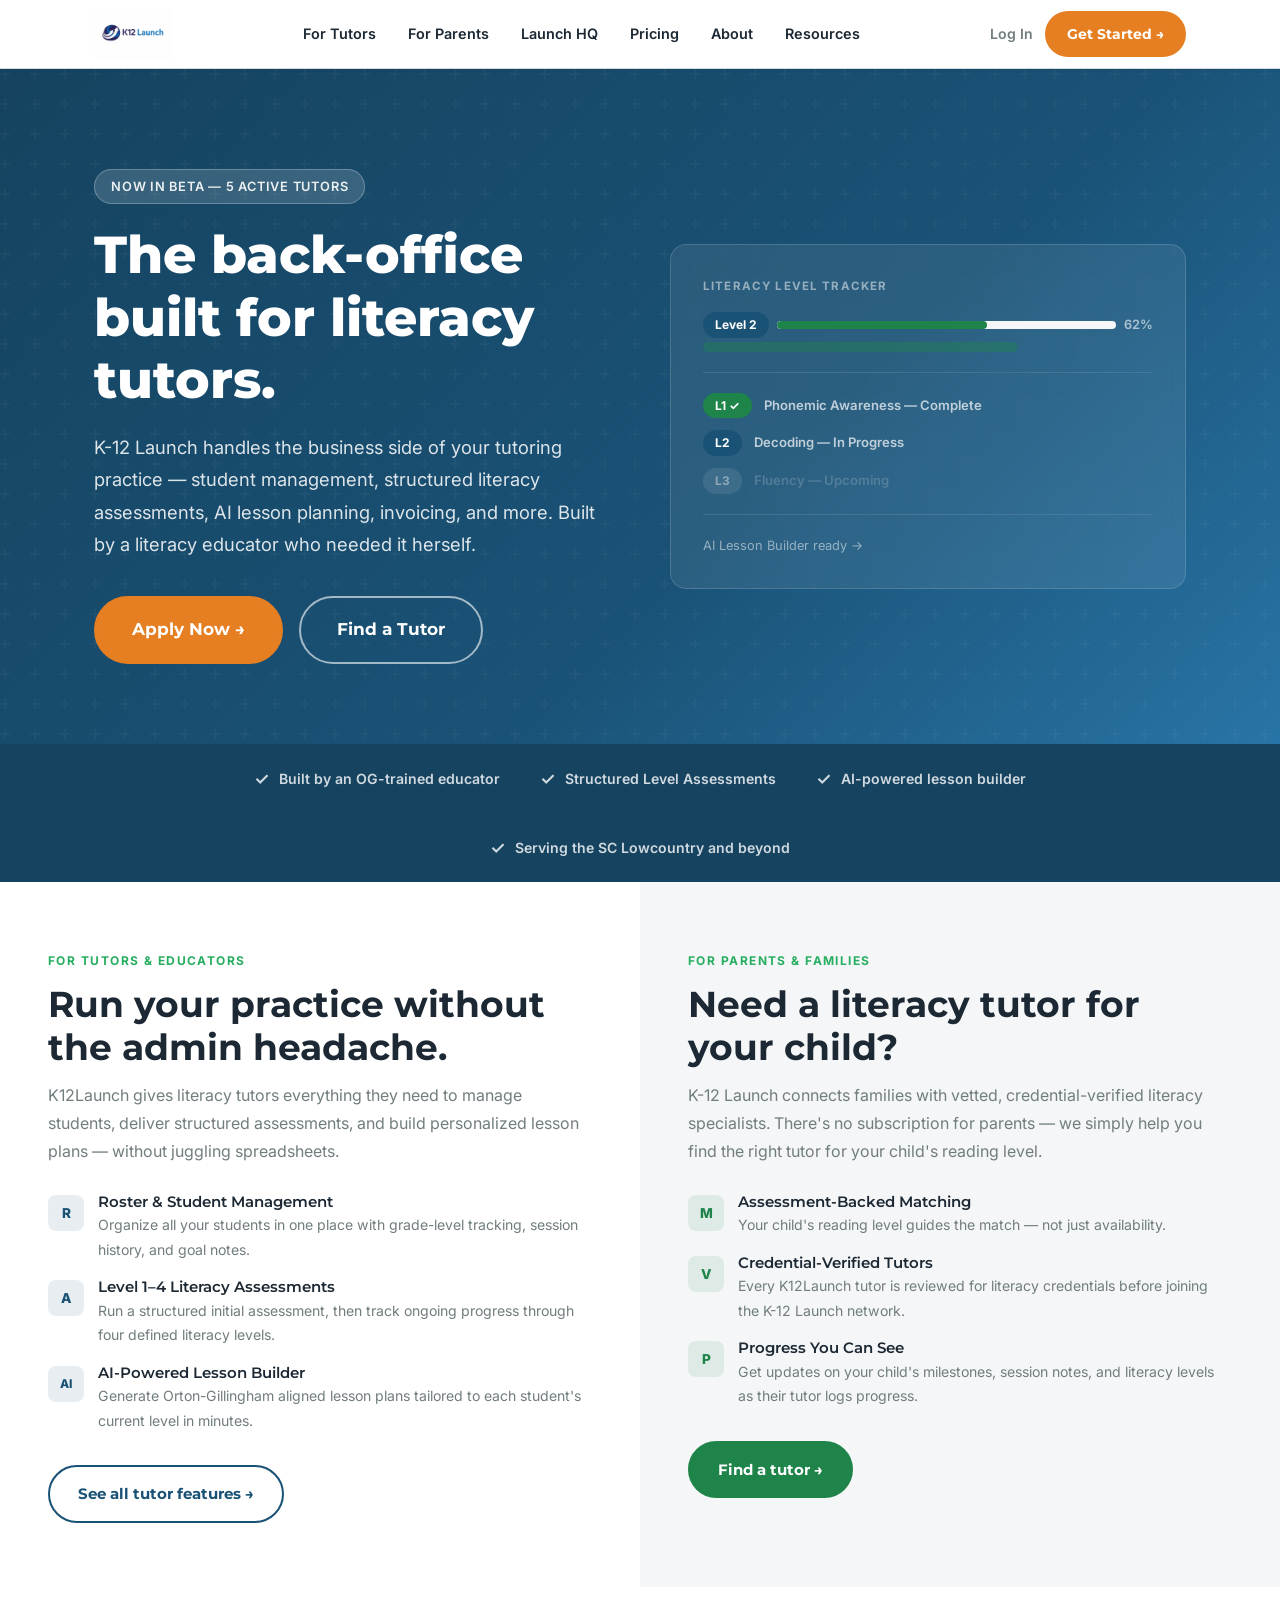
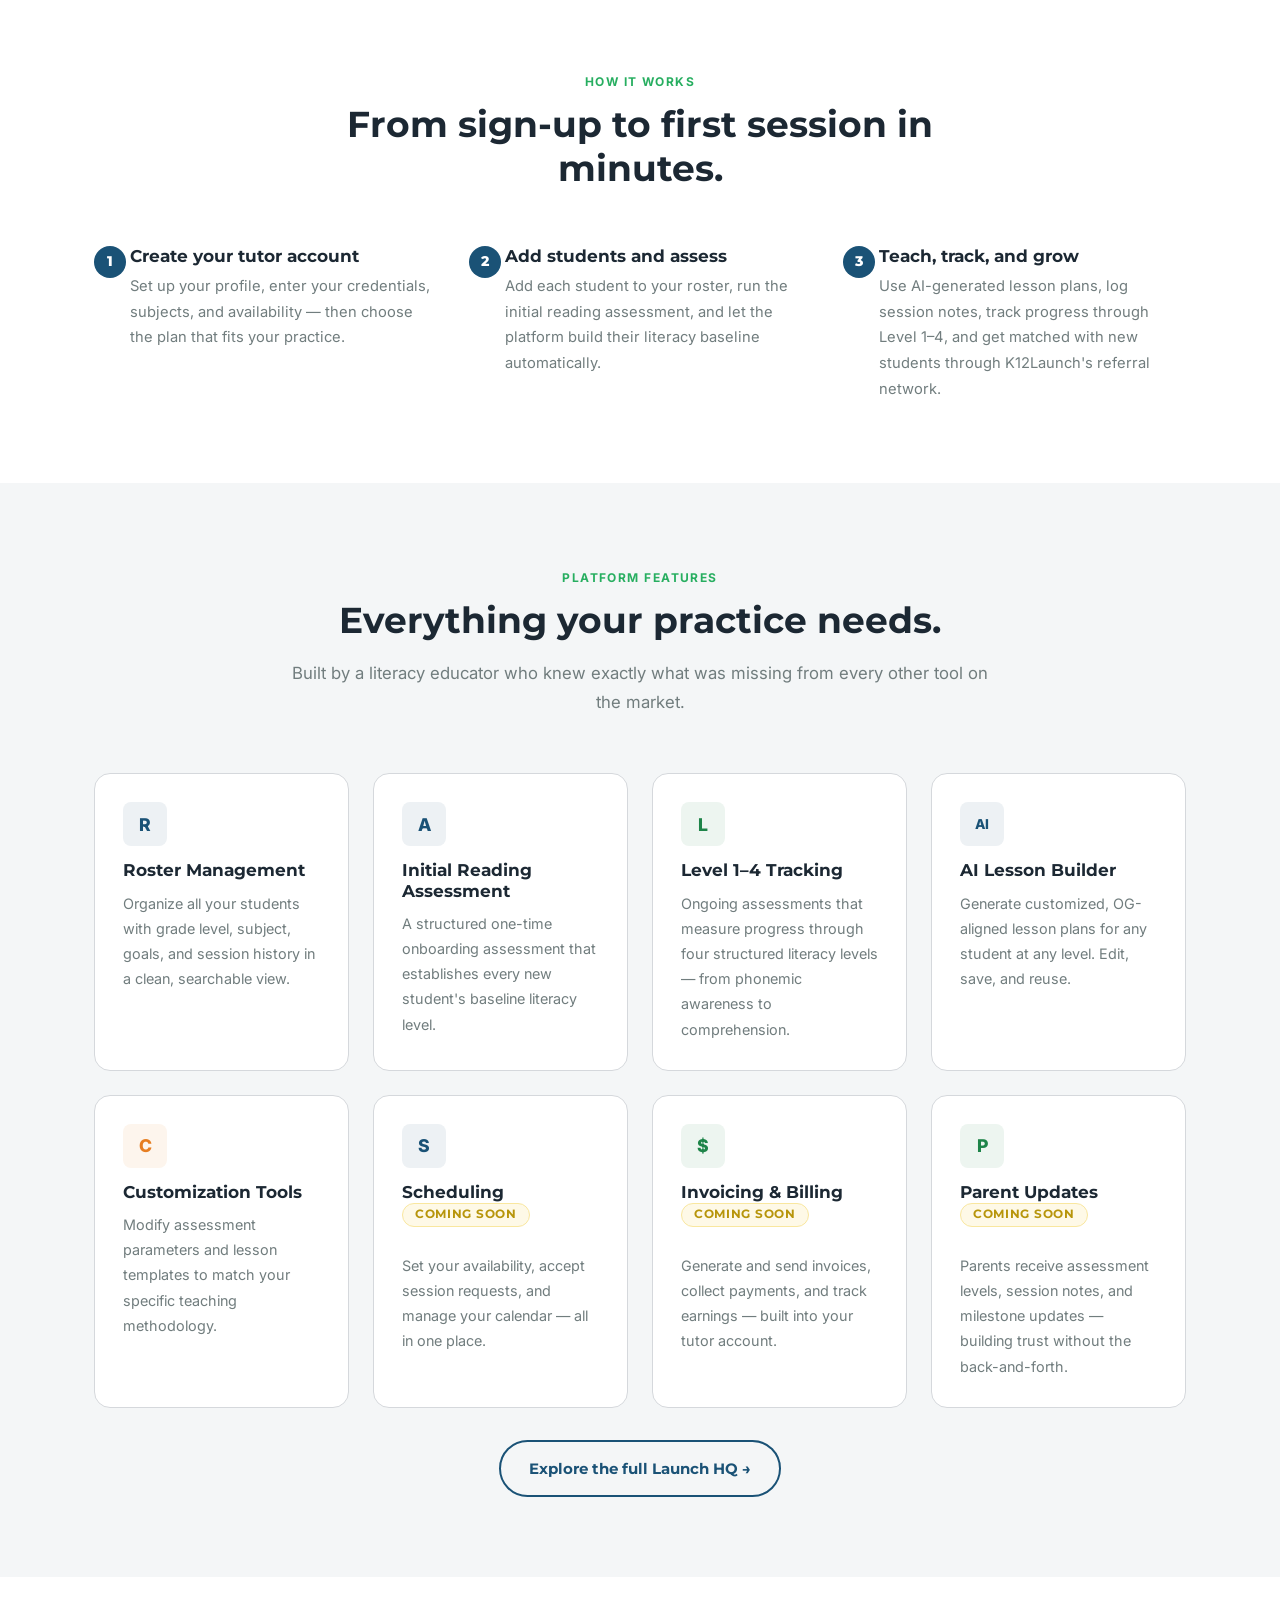
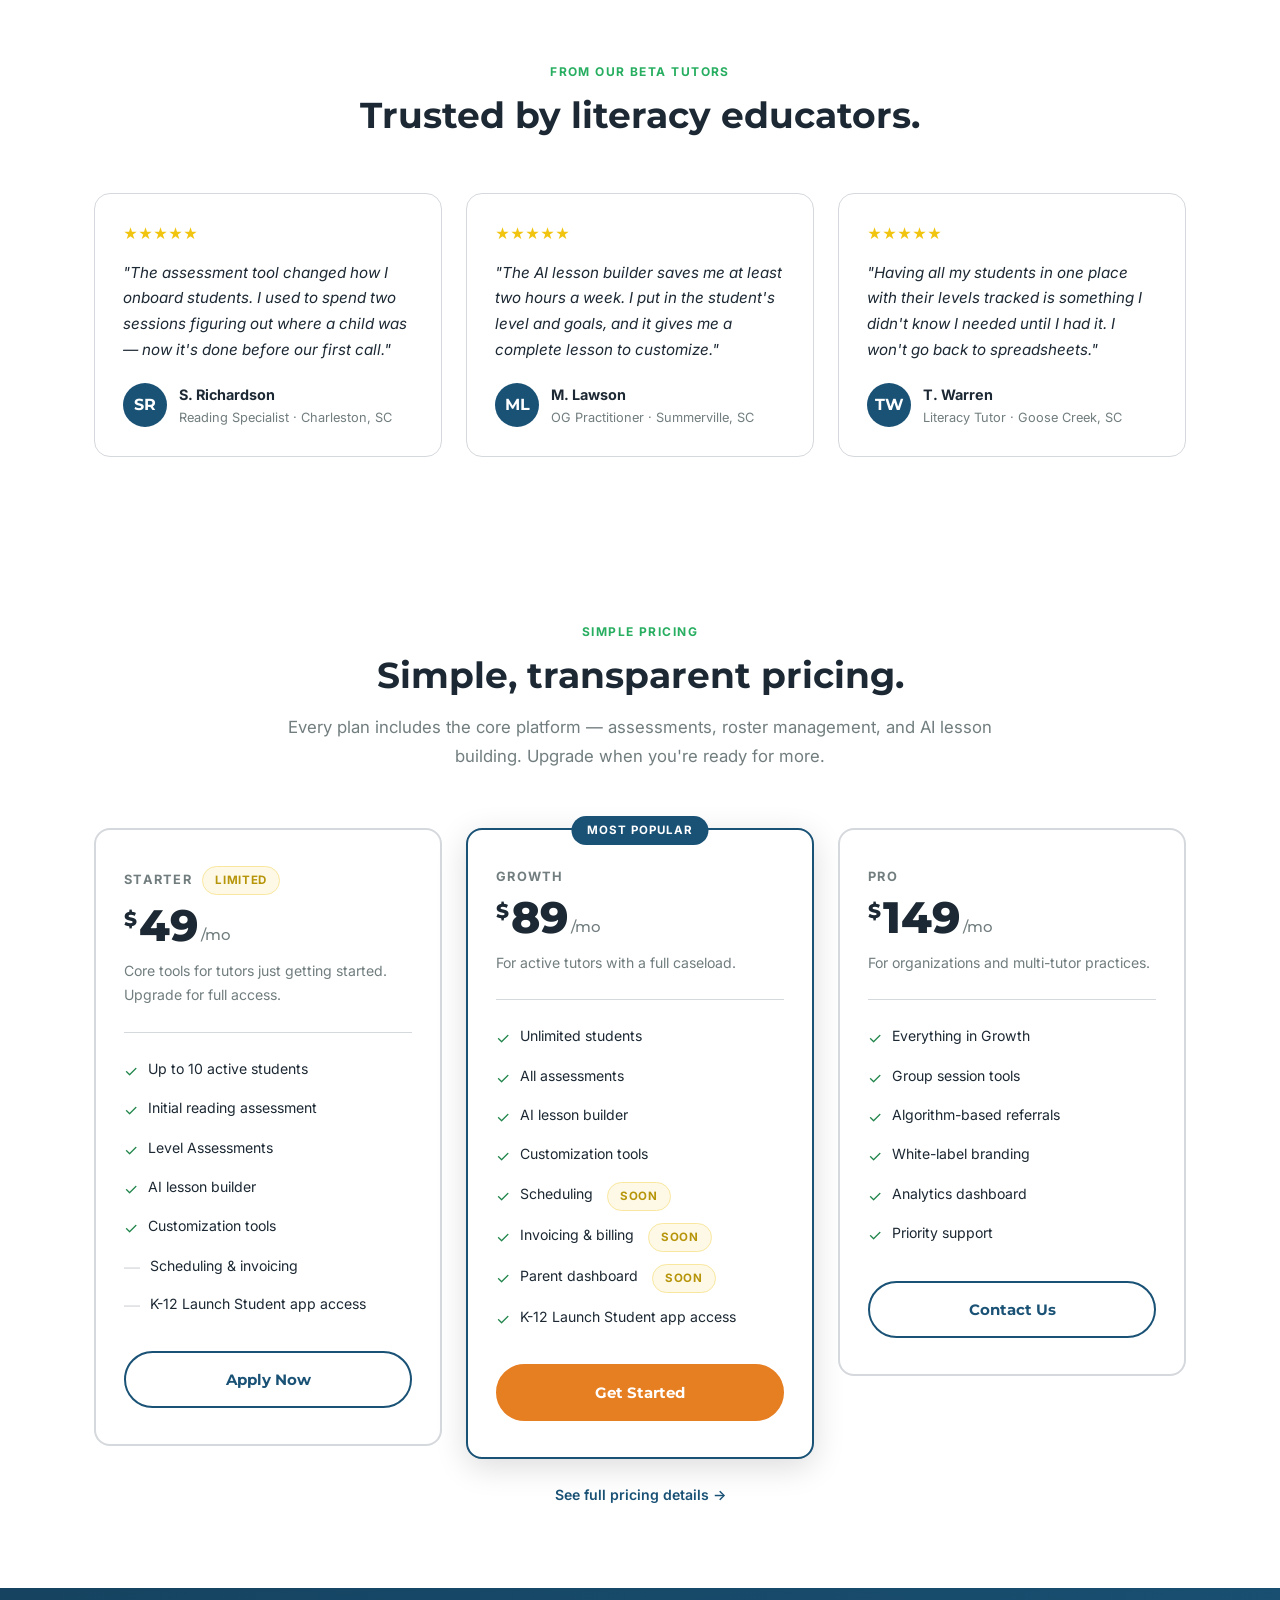
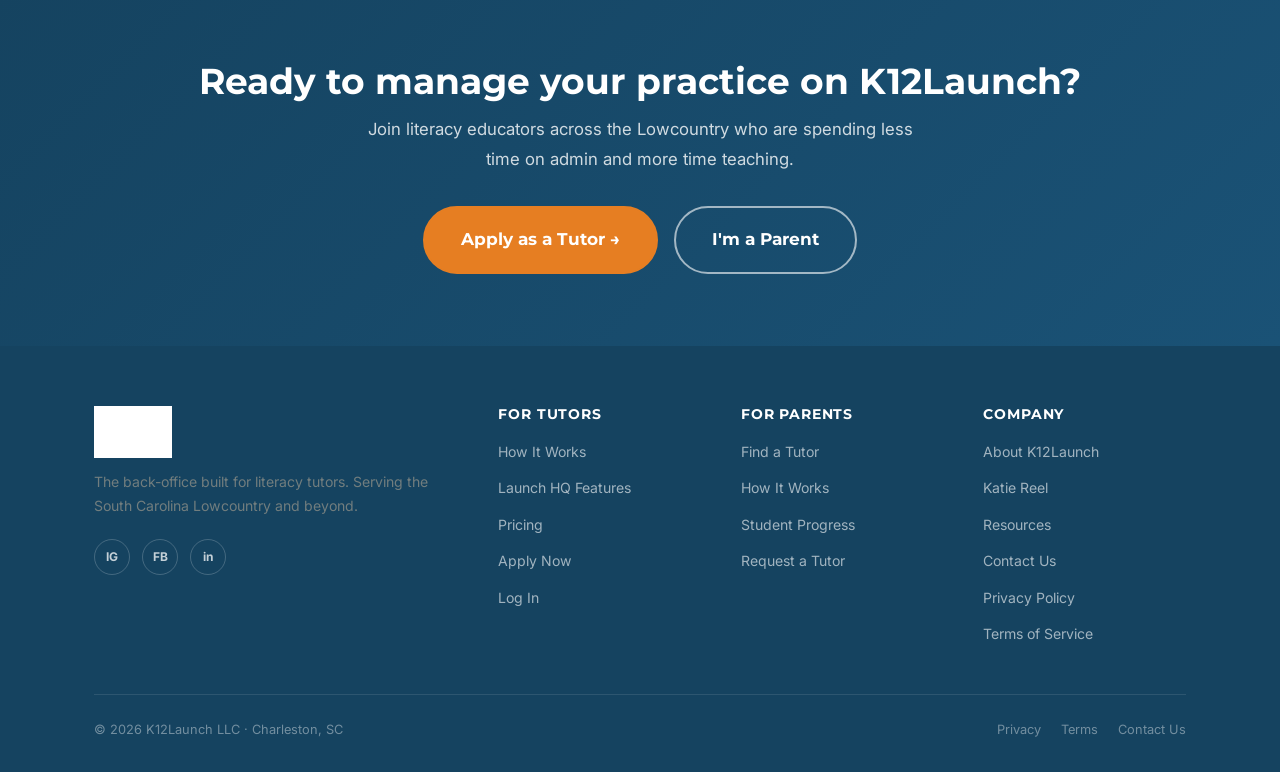
==== commit a34df5b5: "Merge branch 'main' of https://github.com/rtodd-byte/K12Launch-Website" ====
--- a/index.html
+++ b/index.html
@@ -1,10 +1,10 @@
-<!DOCTYPE html>
+﻿<!DOCTYPE html>
 <html lang="en">
 <head>
   <meta charset="UTF-8" />
   <meta name="viewport" content="width=device-width, initial-scale=1.0" />
-  <title>K12Launch — Business Tools for Educators | Charleston, SC</title>
-  <meta name="description" content="K12Launch is the business tool built for independent educators. Manage students, run structured assessments, handle invoicing, and build lesson plans — all in one place." />
+  <title>K12Launch — Business Tools for Literacy Tutors | Charleston, SC</title>
+  <meta name="description" content="K12Launch is the back-office suite built for independent literacy tutors. Manage students, run structured assessments, handle invoicing, and build AI-powered lesson plans — all in one place." />
   <link rel="stylesheet" href="css/styles.css" />
   <!-- Add your favicon to assets/favicon.ico and uncomment the line below -->
   <!-- <link rel="icon" href="assets/favicon.ico" type="image/x-icon" /> -->
@@ -16,19 +16,22 @@
   <div class="container">
     <div class="nav-inner">
       <a href="index.html" class="nav-logo" aria-label="K12Launch home">
-        <img src="assets/k12launch-brand-logo-web.png" alt="K12Launch" />
+        <!-- Replace <span> with <img src="assets/logo.png" alt="K12Launch"> once you have the logo file -->
+        <img src="assets/k12launch-brand-logo.png" alt="K12Launch" />
       </a>
 
       <nav class="nav-links" aria-label="Main navigation">
-        <a href="for-tutors.html">Educators</a>
-        <a href="for-parents.html">Parents</a>
+        <a href="for-tutors.html">For Tutors</a>
+        <a href="for-parents.html">For Parents</a>
+        <a href="platform.html">Launch HQ</a>
+        <a href="pricing.html">Pricing</a>
         <a href="about.html">About</a>
         <a href="resources.html">Resources</a>
       </nav>
 
       <div class="nav-actions">
         <a href="https://k12launchstudent.lovable.app" target="_blank" rel="noopener noreferrer" class="nav-login">Log In</a>
-        <a href="contact.html" class="btn btn-primary btn-sm">Get Started →</a>
+        <a href="https://tally.so/r/obxk0M" target="_blank" rel="noopener noreferrer" class="btn btn-primary btn-sm">Get Started →</a>
         <button class="nav-hamburger" aria-label="Toggle menu" aria-expanded="false">
           <span></span><span></span><span></span>
         </button>
@@ -36,12 +39,14 @@
     </div>
   </div>
   <nav class="nav-mobile" aria-label="Mobile navigation">
-    <a href="for-tutors.html">Educators</a>
-    <a href="for-parents.html">Parents</a>
+    <a href="for-tutors.html">For Tutors</a>
+    <a href="for-parents.html">For Parents</a>
+    <a href="platform.html">Platform</a>
+    <a href="pricing.html">Pricing</a>
     <a href="about.html">About</a>
     <a href="resources.html">Resources</a>
     <a href="https://k12launchstudent.lovable.app" target="_blank" rel="noopener noreferrer">Log In</a>
-    <a href="contact.html" class="btn btn-primary">Get Started →</a>
+    <a href="https://tally.so/r/obxk0M" target="_blank" rel="noopener noreferrer" class="btn btn-primary">Get Started →</a>
   </nav>
 </header>
 
@@ -50,50 +55,37 @@
   <div class="container">
     <div class="hero-split">
       <div class="hero-text">
-        <h1>The business tool for your education business.</h1>
-        <p class="lead">K12Launch handles the business side of your education practice — student management, structured assessments, lesson planning, invoicing, scheduling, and more. Built by an educator for the community she loves.</p>
+        <div class="hero-eyebrow">Now in Beta — 5 active tutors</div>
+        <h1>The back-office built for literacy tutors.</h1>
+        <p class="lead">K-12 Launch handles the business side of your tutoring practice — student management, structured literacy assessments, AI lesson planning, invoicing, and more. Built by a literacy educator who needed it herself.</p>
         <div class="hero-ctas">
-          <a href="contact.html" class="btn btn-primary btn-lg">Get Started →</a>
-          <a href="for-parents.html" class="btn btn-secondary btn-lg">Find an Educator</a>
+          <a href="for-tutors.html" class="btn btn-primary btn-lg">Apply Now →</a>
+          <a href="for-parents.html" class="btn btn-secondary btn-lg">Find a Tutor</a>
         </div>
       </div>
       <div class="hero-visual" aria-hidden="true">
-        <div class="hero-visual-label">Upcoming Sessions</div>
+        <div class="hero-visual-label">Literacy Level Tracker</div>
+        <div class="mock-level">
+          <div class="mock-level-badge">Level 2</div>
+          <div class="mock-level-bar"><div class="mock-level-fill" style="width:62%"></div></div>
+          <span style="color:rgba(255,255,255,0.6);font-size:.8rem">62%</span>
+        </div>
+        <div class="mock-bar mock-bar--70" style="margin-top:4px"></div>
+        <div style="height:1px;background:rgba(255,255,255,0.1);margin:20px 0"></div>
+        <div class="mock-level" style="margin-top:8px">
+          <div class="mock-level-badge" style="background:var(--secondary)">L1 ✓</div>
+          <span style="color:rgba(255,255,255,0.7);font-size:.82rem;margin-left:4px">Phonemic Awareness — Complete</span>
+        </div>
         <div class="mock-level" style="margin-top:12px">
-          <div class="mock-level-badge" style="background:var(--secondary);font-size:.7rem;min-width:32px">Mon</div>
-          <div>
-            <div style="color:rgba(255,255,255,0.9);font-size:.82rem;font-weight:600">Emma R. — 3:00 PM</div>
-            <div style="color:rgba(255,255,255,0.5);font-size:.75rem">Phonics · Level 2</div>
-          </div>
-        </div>
-        <div class="mock-level" style="margin-top:10px">
-          <div class="mock-level-badge" style="font-size:.7rem;min-width:32px">Tue</div>
-          <div>
-            <div style="color:rgba(255,255,255,0.9);font-size:.82rem;font-weight:600">James T. — 4:00 PM</div>
-            <div style="color:rgba(255,255,255,0.5);font-size:.75rem">Fluency · Level 1</div>
-          </div>
-        </div>
-        <div class="mock-level" style="margin-top:10px;opacity:.55">
-          <div class="mock-level-badge" style="background:rgba(255,255,255,0.2);font-size:.7rem;min-width:32px">Wed</div>
-          <div>
-            <div style="color:rgba(255,255,255,0.7);font-size:.82rem;font-weight:600">Sofia M. — 3:30 PM</div>
-            <div style="color:rgba(255,255,255,0.4);font-size:.75rem">Comprehension · Level 3</div>
-          </div>
+          <div class="mock-level-badge">L2</div>
+          <span style="color:rgba(255,255,255,0.7);font-size:.82rem;margin-left:4px">Decoding — In Progress</span>
+        </div>
+        <div class="mock-level" style="margin-top:12px;opacity:.45">
+          <div class="mock-level-badge" style="background:rgba(255,255,255,0.2)">L3</div>
+          <span style="color:rgba(255,255,255,0.4);font-size:.82rem;margin-left:4px">Fluency — Upcoming</span>
         </div>
         <div style="height:1px;background:rgba(255,255,255,0.1);margin:20px 0"></div>
-        <div class="hero-visual-label">Today's Lesson Plan</div>
-        <div class="mock-level" style="margin-top:10px">
-          <div class="mock-level-badge" style="background:var(--accent);font-size:.72rem;min-width:24px">1</div>
-          <span style="color:rgba(255,255,255,0.85);font-size:.8rem">Warm-Up: Sound card review</span>
-        </div>
-        <div class="mock-level" style="margin-top:8px">
-          <div class="mock-level-badge" style="font-size:.72rem;min-width:24px">2</div>
-          <span style="color:rgba(255,255,255,0.85);font-size:.8rem">Phonics drill: Short vowel /a/</span>
-        </div>
-        <div class="mock-level" style="margin-top:8px;opacity:.5">
-          <div class="mock-level-badge" style="background:rgba(255,255,255,0.2);font-size:.72rem;min-width:24px">3</div>
-          <span style="color:rgba(255,255,255,0.5);font-size:.8rem">Decodable reading passage</span>
-        </div>
+        <div style="font-size:.8rem;color:rgba(255,255,255,0.5)">AI Lesson Builder ready &rarr;</div>
       </div>
     </div>
   </div>
@@ -103,10 +95,10 @@
 <div class="proof-bar">
   <div class="container">
     <div class="proof-bar-inner">
-      <div class="proof-item"><span class="icon">✓</span> Built by Educators for Educators</div>
+      <div class="proof-item"><span class="icon">✓</span> Built by an OG-trained educator</div>
       <div class="proof-item"><span class="icon">✓</span> Structured Level Assessments</div>
-      <div class="proof-item"><span class="icon">✓</span> Lesson Builder</div>
-      <div class="proof-item"><span class="icon">✓</span> 24/7 Educator Support</div>
+      <div class="proof-item"><span class="icon">✓</span> AI-powered lesson builder</div>
+      <div class="proof-item"><span class="icon">✓</span> Serving the SC Lowcountry and beyond</div>
     </div>
   </div>
 </div>
@@ -115,9 +107,9 @@
 <section aria-label="Who K12Launch serves">
   <div class="audience-split">
     <div class="audience-panel audience-panel--tutors">
-      <div class="section-label">For Educators</div>
+      <div class="section-label">For Tutors &amp; Educators</div>
       <h2>Run your practice without the admin headache.</h2>
-      <p>K12Launch gives educators everything they need to manage students, deliver structured assessments, &amp; build personalized lesson plans — without juggling spreadsheets.</p>
+      <p>K12Launch gives literacy tutors everything they need to manage students, deliver structured assessments, and build personalized lesson plans — without juggling spreadsheets.</p>
       <div class="audience-benefits">
         <div class="audience-benefit">
           <div class="audience-benefit-icon audience-benefit-icon--blue" style="font-size:.85rem;font-weight:800;color:var(--primary)">R</div>
@@ -129,25 +121,25 @@
         <div class="audience-benefit">
           <div class="audience-benefit-icon audience-benefit-icon--blue" style="font-size:.85rem;font-weight:800;color:var(--primary)">A</div>
           <div>
-            <h4>Leveled Literacy Assessments</h4>
-            <p>Run an initial assessment, then track ongoing progress through customizable scope and sequenced, level assessments.</p>
-          </div>
-        </div>
-        <div class="audience-benefit">
-          <div class="audience-benefit-icon audience-benefit-icon--blue" style="font-size:.85rem;font-weight:800;color:var(--primary)">B</div>
-          <div>
-            <h4>Build Lesson Plans</h4>
-            <p>Generate literacy lesson plans tailored to each student's current needs in minutes.</p>
-          </div>
-        </div>
-      </div>
-      <a href="for-tutors.html" class="btn btn-outline">See All Features →</a>
+            <h4>Level 1–4 Literacy Assessments</h4>
+            <p>Run a structured initial assessment, then track ongoing progress through four defined literacy levels.</p>
+          </div>
+        </div>
+        <div class="audience-benefit">
+          <div class="audience-benefit-icon audience-benefit-icon--blue" style="font-size:.75rem;font-weight:800;color:var(--primary)">AI</div>
+          <div>
+            <h4>AI-Powered Lesson Builder</h4>
+            <p>Generate Orton-Gillingham aligned lesson plans tailored to each student's current level in minutes.</p>
+          </div>
+        </div>
+      </div>
+      <a href="for-tutors.html" class="btn btn-outline">See all tutor features →</a>
     </div>
 
     <div class="audience-panel audience-panel--parents">
       <div class="section-label">For Parents &amp; Families</div>
-      <h2>Need Educator support for your child?</h2>
-      <p>K12Launch connects families with vetted, credential-verified education specialists. There is no subscription for parents — we simply help you find the right educator for your child's educational needs.</p>
+      <h2>Need a literacy tutor for your child?</h2>
+      <p>K-12 Launch connects families with vetted, credential-verified literacy specialists. There's no subscription for parents — we simply help you find the right tutor for your child's reading level.</p>
       <div class="audience-benefits">
         <div class="audience-benefit">
           <div class="audience-benefit-icon audience-benefit-icon--green" style="font-size:.85rem;font-weight:800;color:var(--secondary)">M</div>
@@ -159,31 +151,60 @@
         <div class="audience-benefit">
           <div class="audience-benefit-icon audience-benefit-icon--green" style="font-size:.85rem;font-weight:800;color:var(--secondary)">V</div>
           <div>
-            <h4>Credential-Verified Educators</h4>
-            <p>Every K12Launch educator is reviewed for literacy credentials before joining the K12Launch network.</p>
+            <h4>Credential-Verified Tutors</h4>
+            <p>Every K12Launch tutor is reviewed for literacy credentials before joining the K-12 Launch network.</p>
           </div>
         </div>
         <div class="audience-benefit">
           <div class="audience-benefit-icon audience-benefit-icon--green" style="font-size:.85rem;font-weight:800;color:var(--secondary)">P</div>
           <div>
             <h4>Progress You Can See</h4>
-            <p>Get updates on your child's milestones, session notes, and literacy levels as their educator logs progress.</p>
-          </div>
-        </div>
-      </div>
-      <a href="for-parents.html" class="btn btn-green">Find an Educator →</a>
-    </div>
-  </div>
-</section>
-
+            <p>Get updates on your child's milestones, session notes, and literacy levels as their tutor logs progress.</p>
+          </div>
+        </div>
+      </div>
+      <a href="for-parents.html" class="btn btn-green">Find a tutor →</a>
+    </div>
+  </div>
+</section>
+
+<!-- ── HOW IT WORKS ────────────────────────────────────────── -->
+<section class="section">
+  <div class="container">
+    <div class="section-header text-center">
+      <div class="section-label">How It Works</div>
+      <h2>From sign-up to first session in minutes.</h2>
+    </div>
+    <div class="steps">
+      <div class="step">
+        <div class="step-content">
+          <h3>Create your tutor account</h3>
+          <p>Set up your profile, enter your credentials, subjects, and availability — then choose the plan that fits your practice.</p>
+        </div>
+      </div>
+      <div class="step">
+        <div class="step-content">
+          <h3>Add students and assess</h3>
+          <p>Add each student to your roster, run the initial reading assessment, and let the platform build their literacy baseline automatically.</p>
+        </div>
+      </div>
+      <div class="step">
+        <div class="step-content">
+          <h3>Teach, track, and grow</h3>
+          <p>Use AI-generated lesson plans, log session notes, track progress through Level 1–4, and get matched with new students through K12Launch's referral network.</p>
+        </div>
+      </div>
+    </div>
+  </div>
+</section>
 
 <!-- ── PLATFORM FEATURES ───────────────────────────────────── -->
 <section class="section section--gray">
   <div class="container">
     <div class="section-header text-center">
-      <div class="section-label">Features</div>
+      <div class="section-label">Platform Features</div>
       <h2>Everything your practice needs.</h2>
-      <p>Built by an educator who knew exactly what was missing from every other tool on the market.</p>
+      <p>Built by a literacy educator who knew exactly what was missing from every other tool on the market.</p>
     </div>
     <div class="grid-4">
       <div class="feature-card">
@@ -198,12 +219,12 @@
       </div>
       <div class="feature-card">
         <div class="feature-icon" style="font-size:1.1rem;font-weight:800;color:var(--secondary);background:rgba(30,132,73,0.08);width:44px;height:44px;display:flex;align-items:center;justify-content:center;border-radius:8px">L</div>
-        <h3>Leveled Literacy Tracking</h3>
-        <p>Ongoing assessments that measure progress through structured literacy levels — from phonemic awareness to comprehension.</p>
-      </div>
-      <div class="feature-card">
-        <div class="feature-icon" style="font-size:.85rem;font-weight:800;color:var(--primary);background:rgba(26,82,118,0.08);width:44px;height:44px;display:flex;align-items:center;justify-content:center;border-radius:8px">B</div>
-        <h3>Lesson Builder</h3>
+        <h3>Level 1–4 Tracking</h3>
+        <p>Ongoing assessments that measure progress through four structured literacy levels — from phonemic awareness to comprehension.</p>
+      </div>
+      <div class="feature-card">
+        <div class="feature-icon" style="font-size:.85rem;font-weight:800;color:var(--primary);background:rgba(26,82,118,0.08);width:44px;height:44px;display:flex;align-items:center;justify-content:center;border-radius:8px">AI</div>
+        <h3>AI Lesson Builder</h3>
         <p>Generate customized, OG-aligned lesson plans for any student at any level. Edit, save, and reuse.</p>
       </div>
       <div class="feature-card">
@@ -219,7 +240,7 @@
       <div class="feature-card">
         <div class="feature-icon" style="font-size:1.1rem;font-weight:800;color:var(--secondary);background:rgba(30,132,73,0.08);width:44px;height:44px;display:flex;align-items:center;justify-content:center;border-radius:8px">$</div>
         <h3>Invoicing &amp; Billing <span class="badge badge--coming">Coming Soon</span></h3>
-        <p>Generate and send invoices, collect payments, and track earnings — built into your educator account.</p>
+        <p>Generate and send invoices, collect payments, and track earnings — built into your tutor account.</p>
       </div>
       <div class="feature-card">
         <div class="feature-icon" style="font-size:1.1rem;font-weight:800;color:var(--secondary);background:rgba(30,132,73,0.08);width:44px;height:44px;display:flex;align-items:center;justify-content:center;border-radius:8px">P</div>
@@ -228,7 +249,7 @@
       </div>
     </div>
     <div class="text-center mt-8">
-      <a href="for-tutors.html" class="btn btn-outline">See All Features →</a>
+      <a href="platform.html" class="btn btn-outline">Explore the full Launch HQ →</a>
     </div>
   </div>
 </section>
@@ -237,7 +258,7 @@
 <section class="section">
   <div class="container">
     <div class="section-header text-center">
-      <div class="section-label">From Our Beta Educators</div>
+      <div class="section-label">From Our Beta Tutors</div>
       <h2>Trusted by literacy educators.</h2>
     </div>
     <div class="testimonial-grid">
@@ -254,7 +275,7 @@
       </div>
       <div class="testimonial">
         <div class="testimonial-stars">★★★★★</div>
-        <p class="testimonial-body">"The lesson builder saves me at least two hours a week. I put in the student's level and goals, and it gives me a complete lesson to customize."</p>
+        <p class="testimonial-body">"The AI lesson builder saves me at least two hours a week. I put in the student's level and goals, and it gives me a complete lesson to customize."</p>
         <div class="testimonial-author">
           <div class="testimonial-avatar">ML</div>
           <div>
@@ -270,22 +291,88 @@
           <div class="testimonial-avatar">TW</div>
           <div>
             <div class="testimonial-name">T. Warren</div>
-            <div class="testimonial-title">Literacy Educator · Goose Creek, SC</div>
-          </div>
-        </div>
-      </div>
-    </div>
-  </div>
-</section>
-
+            <div class="testimonial-title">Literacy Tutor · Goose Creek, SC</div>
+          </div>
+        </div>
+      </div>
+    </div>
+  </div>
+</section>
+
+<!-- ── PRICING PREVIEW ─────────────────────────────────────── -->
+<section class="section">
+  <div class="container">
+    <div class="section-header text-center">
+      <div class="section-label">Simple Pricing</div>
+      <h2>Simple, transparent pricing.</h2>
+      <p>Every plan includes the core platform — assessments, roster management, and AI lesson building. Upgrade when you're ready for more.</p>
+    </div>
+    <div class="pricing-grid">
+      <div class="pricing-card">
+        <div class="pricing-tier">Starter <span class="badge badge--coming" style="margin-left:6px;vertical-align:middle">Limited</span></div>
+        <div class="pricing-price"><sup>$</sup><span id="price-starter">49</span><span>/mo</span></div>
+        <p class="pricing-desc">Core tools for tutors just getting started. Upgrade for full access.</p>
+        <hr class="pricing-divider" />
+        <div class="pricing-features">
+          <div class="pricing-feature"><span class="check">✓</span> Up to 10 active students</div>
+          <div class="pricing-feature"><span class="check">✓</span> Initial reading assessment</div>
+          <div class="pricing-feature"><span class="check">✓</span> Level Assessments</div>
+          <div class="pricing-feature"><span class="check">✓</span> AI lesson builder</div>
+          <div class="pricing-feature"><span class="check">✓</span> Customization tools</div>
+          <div class="pricing-feature"><span class="dash">—</span> Scheduling &amp; invoicing</div>
+          <div class="pricing-feature"><span class="dash">—</span> K-12 Launch Student app access</div>
+        </div>
+        <a href="https://tally.so/r/obxk0M" target="_blank" rel="noopener noreferrer" class="btn btn-outline">Apply Now</a>
+      </div>
+
+      <div class="pricing-card pricing-card--featured">
+        <div class="pricing-popular">Most Popular</div>
+        <div class="pricing-tier">Growth</div>
+        <div class="pricing-price"><sup>$</sup><span id="price-growth">89</span><span>/mo</span></div>
+        <p class="pricing-desc">For active tutors with a full caseload.</p>
+        <hr class="pricing-divider" />
+        <div class="pricing-features">
+          <div class="pricing-feature"><span class="check">✓</span> Unlimited students</div>
+          <div class="pricing-feature"><span class="check">✓</span> All assessments</div>
+          <div class="pricing-feature"><span class="check">✓</span> AI lesson builder</div>
+          <div class="pricing-feature"><span class="check">✓</span> Customization tools</div>
+          <div class="pricing-feature"><span class="check">✓</span> Scheduling <span class="badge badge--coming" style="margin-left:4px">Soon</span></div>
+          <div class="pricing-feature"><span class="check">✓</span> Invoicing &amp; billing <span class="badge badge--coming" style="margin-left:4px">Soon</span></div>
+          <div class="pricing-feature"><span class="check">✓</span> Parent dashboard <span class="badge badge--coming" style="margin-left:4px">Soon</span></div>
+          <div class="pricing-feature"><span class="check">✓</span> K-12 Launch Student app access</div>
+        </div>
+        <a href="https://tally.so/r/obxk0M" target="_blank" rel="noopener noreferrer" class="btn btn-primary">Get Started</a>
+      </div>
+
+      <div class="pricing-card">
+        <div class="pricing-tier">Pro</div>
+        <div class="pricing-price"><sup>$</sup><span id="price-pro">149</span><span>/mo</span></div>
+        <p class="pricing-desc">For organizations and multi-tutor practices.</p>
+        <hr class="pricing-divider" />
+        <div class="pricing-features">
+          <div class="pricing-feature"><span class="check">✓</span> Everything in Growth</div>
+          <div class="pricing-feature"><span class="check">✓</span> Group session tools</div>
+          <div class="pricing-feature"><span class="check">✓</span> Algorithm-based referrals</div>
+          <div class="pricing-feature"><span class="check">✓</span> White-label branding</div>
+          <div class="pricing-feature"><span class="check">✓</span> Analytics dashboard</div>
+          <div class="pricing-feature"><span class="check">✓</span> Priority support</div>
+        </div>
+        <a href="mailto:k12launch@gmail.com" class="btn btn-outline">Contact Us</a>
+      </div>
+    </div>
+    <p class="text-center" style="margin-top:24px;font-size:.88rem;color:var(--text-muted)">
+      <a href="pricing.html" style="color:var(--primary);font-weight:600">See full pricing details →</a>
+    </p>
+  </div>
+</section>
 
 <!-- ── FINAL CTA ───────────────────────────────────────────── -->
 <section class="cta-band">
   <div class="container">
     <h2>Ready to manage your practice on K12Launch?</h2>
-    <p>Join educators across the Lowcountry who are spending less time on admin and more time teaching.</p>
+    <p>Join literacy educators across the Lowcountry who are spending less time on admin and more time teaching.</p>
     <div class="btn-group">
-      <a href="contact.html" class="btn btn-primary btn-lg">Learn how to join →</a>
+      <a href="https://tally.so/r/obxk0M" target="_blank" rel="noopener noreferrer" class="btn btn-primary btn-lg">Apply as a Tutor →</a>
       <a href="for-parents.html" class="btn btn-secondary btn-lg">I'm a Parent</a>
     </div>
   </div>
@@ -297,9 +384,9 @@
     <div class="footer-grid">
       <div class="footer-brand">
         <a href="index.html" class="nav-logo">
-          <img src="assets/k12launch-brand-logo-transparent.png" alt="K12Launch" />
+          <img src="assets/k12launch-brand-logo.png" alt="K12Launch" />
         </a>
-        <p class="footer-tagline">Serving educators across the lowcountry.</p>
+        <p class="footer-tagline">The back-office built for literacy tutors. Serving the South Carolina Lowcountry and beyond.</p>
         <div class="footer-social">
           <a href="#" aria-label="Instagram" style="font-size:.75rem;font-weight:700">IG</a>
           <a href="#" aria-label="Facebook" style="font-size:.75rem;font-weight:700">FB</a>
@@ -307,31 +394,33 @@
         </div>
       </div>
       <div class="footer-col">
-        <h5>For Educators</h5>
+        <h5>For Tutors</h5>
         <ul>
           <li><a href="for-tutors.html">How It Works</a></li>
-          <li><a href="for-tutors.html#pricing">Pricing</a></li>
-          <li><a href="contact.html">Apply Now</a></li>
+          <li><a href="platform.html">Launch HQ Features</a></li>
+          <li><a href="pricing.html">Pricing</a></li>
+          <li><a href="https://tally.so/r/obxk0M" target="_blank" rel="noopener noreferrer">Apply Now</a></li>
           <li><a href="https://k12launchstudent.lovable.app" target="_blank" rel="noopener noreferrer">Log In</a></li>
         </ul>
       </div>
       <div class="footer-col">
         <h5>For Parents</h5>
         <ul>
-          <li><a href="for-parents.html">Find an Educator</a></li>
+          <li><a href="for-parents.html">Find a Tutor</a></li>
           <li><a href="for-parents.html#how-it-works">How It Works</a></li>
           <li><a href="for-parents.html#progress">Student Progress</a></li>
-          <li><a href="contact.html#parent-intake">Request an Educator</a></li>
+          <li><a href="contact.html">Request a Tutor</a></li>
         </ul>
       </div>
       <div class="footer-col">
         <h5>Company</h5>
         <ul>
           <li><a href="about.html">About K12Launch</a></li>
+          <li><a href="about.html#katie">Katie Reel</a></li>
           <li><a href="resources.html">Resources</a></li>
-          <li><a href="contact.html">Contact</a></li>
+          <li><a href="mailto:k12launch@gmail.com">Contact Us</a></li>
           <li><a href="privacy.html">Privacy Policy</a></li>
-          <li><a href="terms.html">Terms of Use</a></li>
+          <li><a href="terms.html">Terms of Service</a></li>
         </ul>
       </div>
     </div>
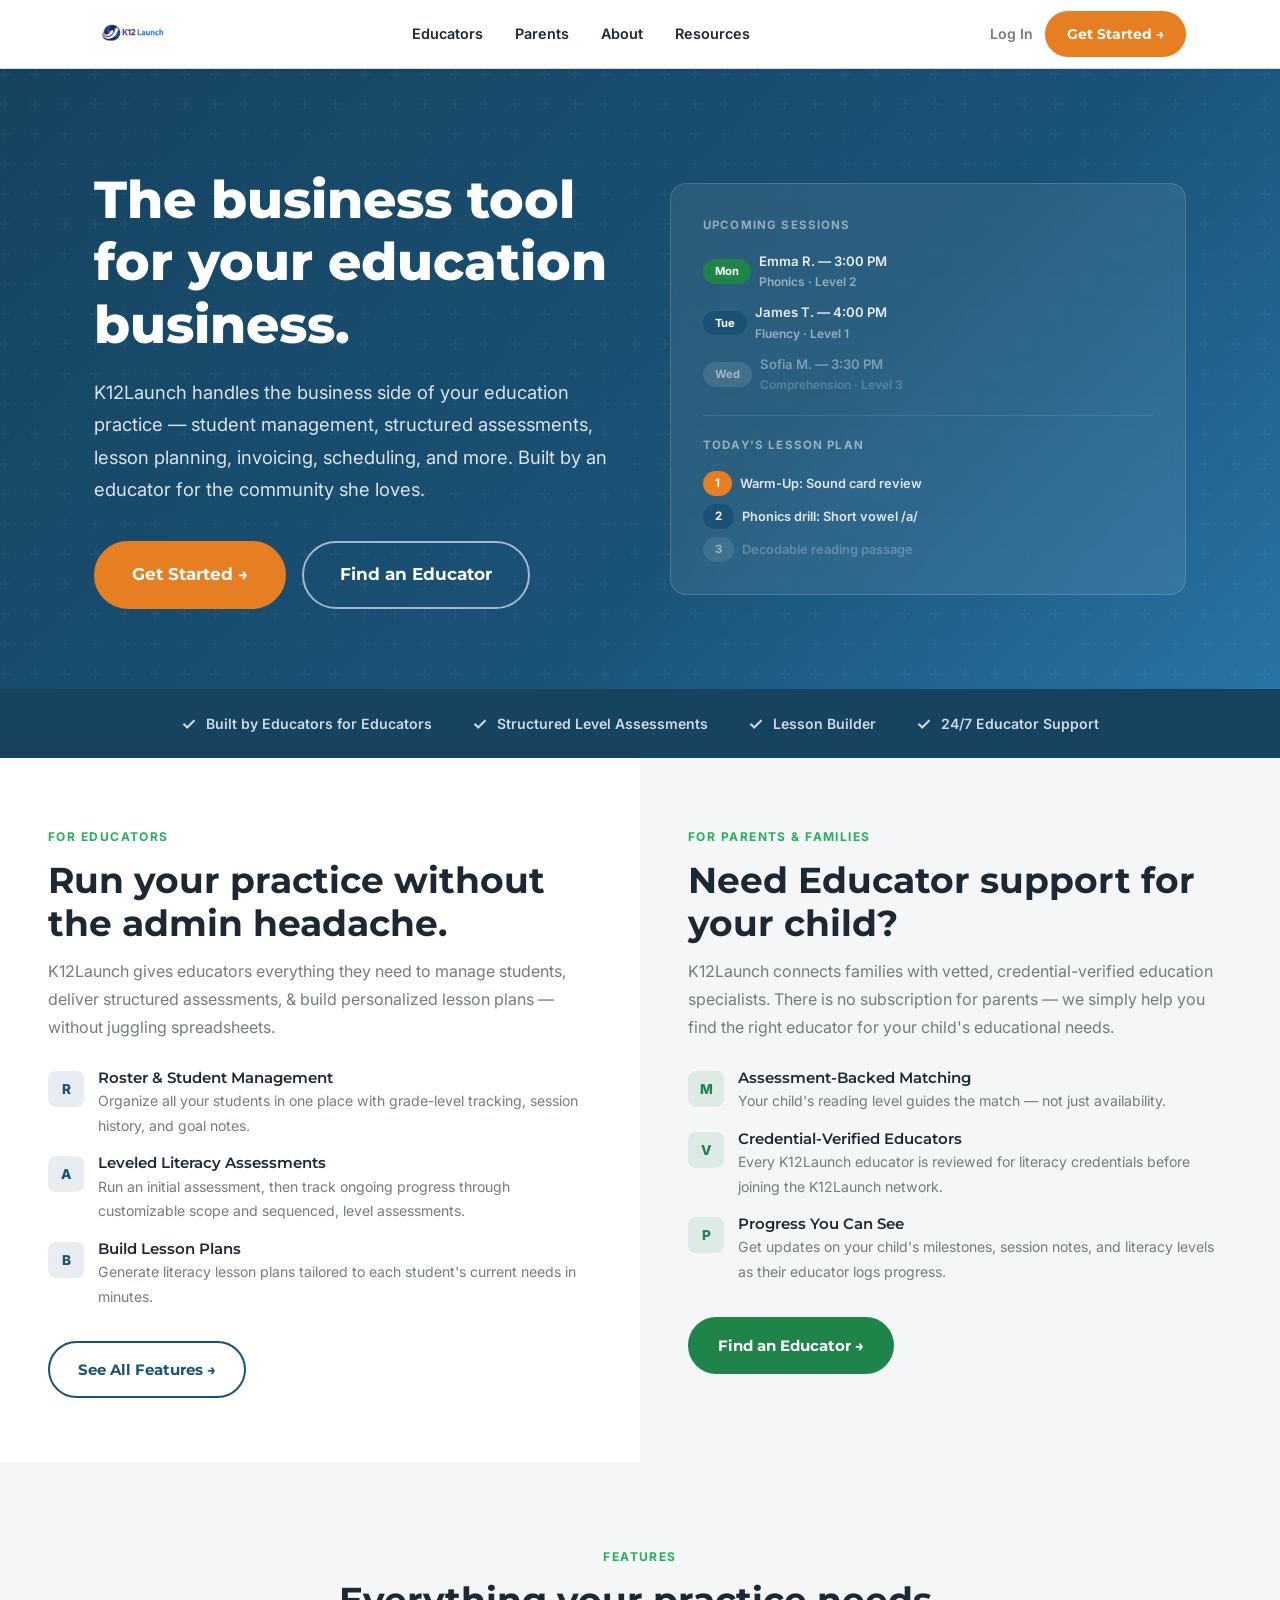
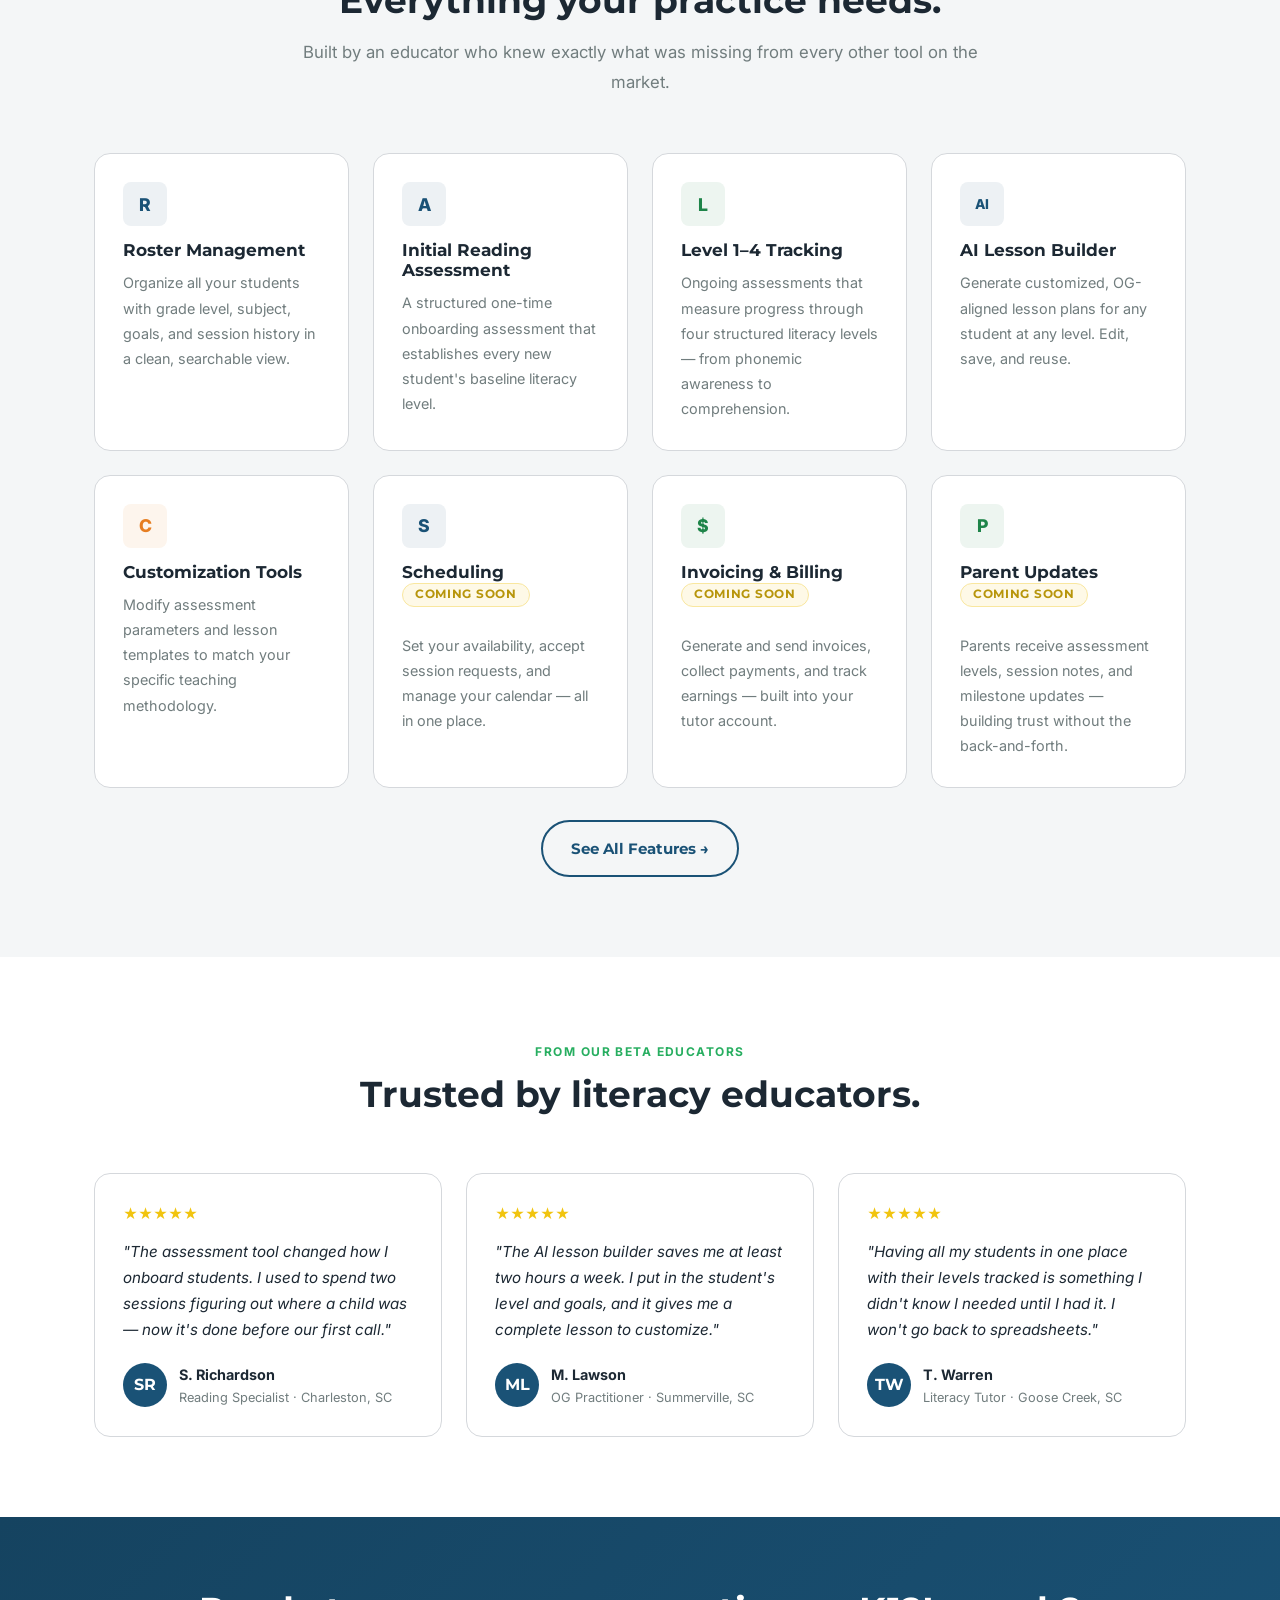
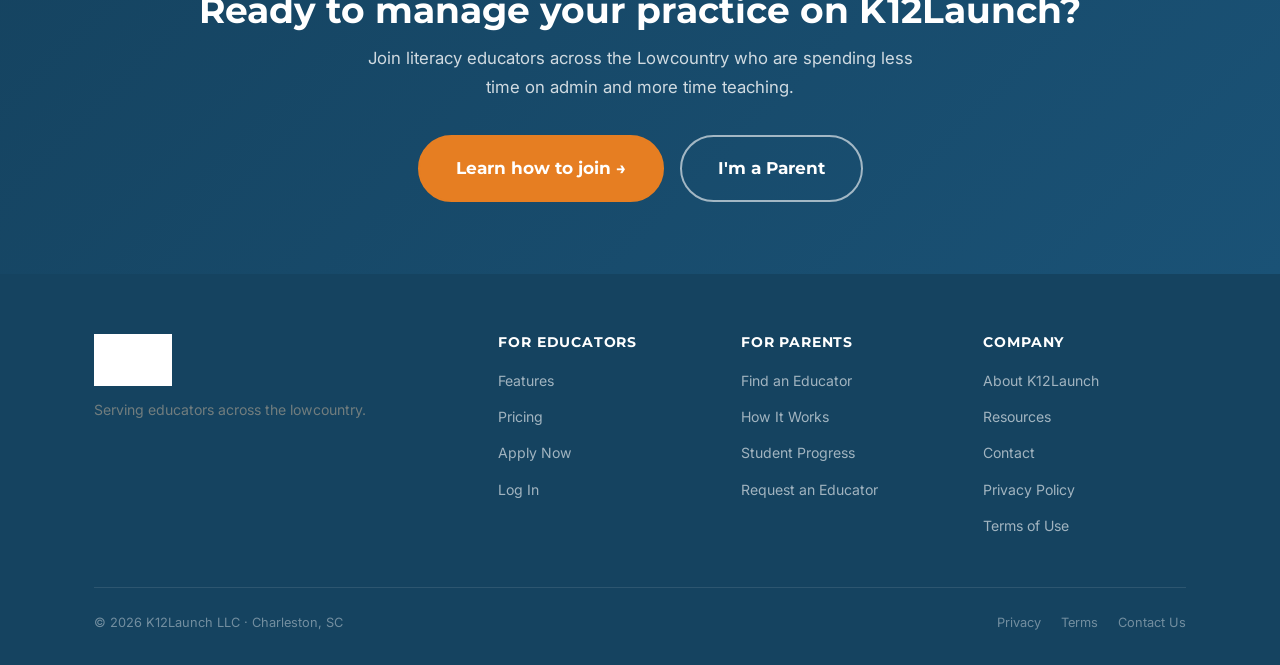
==== commit d7014afe: "update had to revert back to an earlier update then re-develop changes that were not captured in his" ====
--- a/index.html
+++ b/index.html
@@ -21,10 +21,8 @@
       </a>
 
       <nav class="nav-links" aria-label="Main navigation">
-        <a href="for-tutors.html">For Tutors</a>
-        <a href="for-parents.html">For Parents</a>
-        <a href="platform.html">Launch HQ</a>
-        <a href="pricing.html">Pricing</a>
+        <a href="for-tutors.html">Educators</a>
+        <a href="for-parents.html">Parents</a>
         <a href="about.html">About</a>
         <a href="resources.html">Resources</a>
       </nav>
@@ -39,10 +37,8 @@
     </div>
   </div>
   <nav class="nav-mobile" aria-label="Mobile navigation">
-    <a href="for-tutors.html">For Tutors</a>
-    <a href="for-parents.html">For Parents</a>
-    <a href="platform.html">Platform</a>
-    <a href="pricing.html">Pricing</a>
+    <a href="for-tutors.html">Educators</a>
+    <a href="for-parents.html">Parents</a>
     <a href="about.html">About</a>
     <a href="resources.html">Resources</a>
     <a href="https://k12launchstudent.lovable.app" target="_blank" rel="noopener noreferrer">Log In</a>
@@ -55,37 +51,50 @@
   <div class="container">
     <div class="hero-split">
       <div class="hero-text">
-        <div class="hero-eyebrow">Now in Beta — 5 active tutors</div>
-        <h1>The back-office built for literacy tutors.</h1>
-        <p class="lead">K-12 Launch handles the business side of your tutoring practice — student management, structured literacy assessments, AI lesson planning, invoicing, and more. Built by a literacy educator who needed it herself.</p>
+        <h1>The business tool for your education business.</h1>
+        <p class="lead">K12Launch handles the business side of your education practice — student management, structured assessments, lesson planning, invoicing, scheduling, and more. Built by an educator for the community she loves.</p>
         <div class="hero-ctas">
-          <a href="for-tutors.html" class="btn btn-primary btn-lg">Apply Now →</a>
-          <a href="for-parents.html" class="btn btn-secondary btn-lg">Find a Tutor</a>
+          <a href="contact.html" class="btn btn-primary btn-lg">Get Started →</a>
+          <a href="for-parents.html" class="btn btn-secondary btn-lg">Find an Educator</a>
         </div>
       </div>
       <div class="hero-visual" aria-hidden="true">
-        <div class="hero-visual-label">Literacy Level Tracker</div>
-        <div class="mock-level">
-          <div class="mock-level-badge">Level 2</div>
-          <div class="mock-level-bar"><div class="mock-level-fill" style="width:62%"></div></div>
-          <span style="color:rgba(255,255,255,0.6);font-size:.8rem">62%</span>
-        </div>
-        <div class="mock-bar mock-bar--70" style="margin-top:4px"></div>
+        <div class="hero-visual-label">Upcoming Sessions</div>
+        <div class="mock-level" style="margin-top:12px">
+          <div class="mock-level-badge" style="background:var(--secondary);font-size:.7rem;min-width:32px">Mon</div>
+          <div>
+            <div style="color:rgba(255,255,255,0.9);font-size:.82rem;font-weight:600">Emma R. — 3:00 PM</div>
+            <div style="color:rgba(255,255,255,0.5);font-size:.75rem">Phonics · Level 2</div>
+          </div>
+        </div>
+        <div class="mock-level" style="margin-top:10px">
+          <div class="mock-level-badge" style="font-size:.7rem;min-width:32px">Tue</div>
+          <div>
+            <div style="color:rgba(255,255,255,0.9);font-size:.82rem;font-weight:600">James T. — 4:00 PM</div>
+            <div style="color:rgba(255,255,255,0.5);font-size:.75rem">Fluency · Level 1</div>
+          </div>
+        </div>
+        <div class="mock-level" style="margin-top:10px;opacity:.55">
+          <div class="mock-level-badge" style="background:rgba(255,255,255,0.2);font-size:.7rem;min-width:32px">Wed</div>
+          <div>
+            <div style="color:rgba(255,255,255,0.7);font-size:.82rem;font-weight:600">Sofia M. — 3:30 PM</div>
+            <div style="color:rgba(255,255,255,0.4);font-size:.75rem">Comprehension · Level 3</div>
+          </div>
+        </div>
         <div style="height:1px;background:rgba(255,255,255,0.1);margin:20px 0"></div>
+        <div class="hero-visual-label">Today's Lesson Plan</div>
+        <div class="mock-level" style="margin-top:10px">
+          <div class="mock-level-badge" style="background:var(--accent);font-size:.72rem;min-width:24px">1</div>
+          <span style="color:rgba(255,255,255,0.85);font-size:.8rem">Warm-Up: Sound card review</span>
+        </div>
         <div class="mock-level" style="margin-top:8px">
-          <div class="mock-level-badge" style="background:var(--secondary)">L1 ✓</div>
-          <span style="color:rgba(255,255,255,0.7);font-size:.82rem;margin-left:4px">Phonemic Awareness — Complete</span>
-        </div>
-        <div class="mock-level" style="margin-top:12px">
-          <div class="mock-level-badge">L2</div>
-          <span style="color:rgba(255,255,255,0.7);font-size:.82rem;margin-left:4px">Decoding — In Progress</span>
-        </div>
-        <div class="mock-level" style="margin-top:12px;opacity:.45">
-          <div class="mock-level-badge" style="background:rgba(255,255,255,0.2)">L3</div>
-          <span style="color:rgba(255,255,255,0.4);font-size:.82rem;margin-left:4px">Fluency — Upcoming</span>
-        </div>
-        <div style="height:1px;background:rgba(255,255,255,0.1);margin:20px 0"></div>
-        <div style="font-size:.8rem;color:rgba(255,255,255,0.5)">AI Lesson Builder ready &rarr;</div>
+          <div class="mock-level-badge" style="font-size:.72rem;min-width:24px">2</div>
+          <span style="color:rgba(255,255,255,0.85);font-size:.8rem">Phonics drill: Short vowel /a/</span>
+        </div>
+        <div class="mock-level" style="margin-top:8px;opacity:.5">
+          <div class="mock-level-badge" style="background:rgba(255,255,255,0.2);font-size:.72rem;min-width:24px">3</div>
+          <span style="color:rgba(255,255,255,0.5);font-size:.8rem">Decodable reading passage</span>
+        </div>
       </div>
     </div>
   </div>
@@ -95,10 +104,10 @@
 <div class="proof-bar">
   <div class="container">
     <div class="proof-bar-inner">
-      <div class="proof-item"><span class="icon">✓</span> Built by an OG-trained educator</div>
+      <div class="proof-item"><span class="icon">✓</span> Built by Educators for Educators</div>
       <div class="proof-item"><span class="icon">✓</span> Structured Level Assessments</div>
-      <div class="proof-item"><span class="icon">✓</span> AI-powered lesson builder</div>
-      <div class="proof-item"><span class="icon">✓</span> Serving the SC Lowcountry and beyond</div>
+      <div class="proof-item"><span class="icon">✓</span> Lesson Builder</div>
+      <div class="proof-item"><span class="icon">✓</span> 24/7 Educator Support</div>
     </div>
   </div>
 </div>
@@ -107,9 +116,9 @@
 <section aria-label="Who K12Launch serves">
   <div class="audience-split">
     <div class="audience-panel audience-panel--tutors">
-      <div class="section-label">For Tutors &amp; Educators</div>
+      <div class="section-label">For Educators</div>
       <h2>Run your practice without the admin headache.</h2>
-      <p>K12Launch gives literacy tutors everything they need to manage students, deliver structured assessments, and build personalized lesson plans — without juggling spreadsheets.</p>
+      <p>K12Launch gives educators everything they need to manage students, deliver structured assessments, &amp; build personalized lesson plans — without juggling spreadsheets.</p>
       <div class="audience-benefits">
         <div class="audience-benefit">
           <div class="audience-benefit-icon audience-benefit-icon--blue" style="font-size:.85rem;font-weight:800;color:var(--primary)">R</div>
@@ -121,25 +130,25 @@
         <div class="audience-benefit">
           <div class="audience-benefit-icon audience-benefit-icon--blue" style="font-size:.85rem;font-weight:800;color:var(--primary)">A</div>
           <div>
-            <h4>Level 1–4 Literacy Assessments</h4>
-            <p>Run a structured initial assessment, then track ongoing progress through four defined literacy levels.</p>
-          </div>
-        </div>
-        <div class="audience-benefit">
-          <div class="audience-benefit-icon audience-benefit-icon--blue" style="font-size:.75rem;font-weight:800;color:var(--primary)">AI</div>
-          <div>
-            <h4>AI-Powered Lesson Builder</h4>
-            <p>Generate Orton-Gillingham aligned lesson plans tailored to each student's current level in minutes.</p>
-          </div>
-        </div>
-      </div>
-      <a href="for-tutors.html" class="btn btn-outline">See all tutor features →</a>
+            <h4>Leveled Literacy Assessments</h4>
+            <p>Run an initial assessment, then track ongoing progress through customizable scope and sequenced, level assessments.</p>
+          </div>
+        </div>
+        <div class="audience-benefit">
+          <div class="audience-benefit-icon audience-benefit-icon--blue" style="font-size:.85rem;font-weight:800;color:var(--primary)">B</div>
+          <div>
+            <h4>Build Lesson Plans</h4>
+            <p>Generate literacy lesson plans tailored to each student's current needs in minutes.</p>
+          </div>
+        </div>
+      </div>
+      <a href="for-tutors.html" class="btn btn-outline">See All Features →</a>
     </div>
 
     <div class="audience-panel audience-panel--parents">
       <div class="section-label">For Parents &amp; Families</div>
-      <h2>Need a literacy tutor for your child?</h2>
-      <p>K-12 Launch connects families with vetted, credential-verified literacy specialists. There's no subscription for parents — we simply help you find the right tutor for your child's reading level.</p>
+      <h2>Need Educator support for your child?</h2>
+      <p>K12Launch connects families with vetted, credential-verified education specialists. There is no subscription for parents — we simply help you find the right educator for your child's educational needs.</p>
       <div class="audience-benefits">
         <div class="audience-benefit">
           <div class="audience-benefit-icon audience-benefit-icon--green" style="font-size:.85rem;font-weight:800;color:var(--secondary)">M</div>
@@ -151,60 +160,31 @@
         <div class="audience-benefit">
           <div class="audience-benefit-icon audience-benefit-icon--green" style="font-size:.85rem;font-weight:800;color:var(--secondary)">V</div>
           <div>
-            <h4>Credential-Verified Tutors</h4>
-            <p>Every K12Launch tutor is reviewed for literacy credentials before joining the K-12 Launch network.</p>
+            <h4>Credential-Verified Educators</h4>
+            <p>Every K12Launch educator is reviewed for literacy credentials before joining the K12Launch network.</p>
           </div>
         </div>
         <div class="audience-benefit">
           <div class="audience-benefit-icon audience-benefit-icon--green" style="font-size:.85rem;font-weight:800;color:var(--secondary)">P</div>
           <div>
             <h4>Progress You Can See</h4>
-            <p>Get updates on your child's milestones, session notes, and literacy levels as their tutor logs progress.</p>
-          </div>
-        </div>
-      </div>
-      <a href="for-parents.html" class="btn btn-green">Find a tutor →</a>
-    </div>
-  </div>
-</section>
-
-<!-- ── HOW IT WORKS ────────────────────────────────────────── -->
-<section class="section">
-  <div class="container">
-    <div class="section-header text-center">
-      <div class="section-label">How It Works</div>
-      <h2>From sign-up to first session in minutes.</h2>
-    </div>
-    <div class="steps">
-      <div class="step">
-        <div class="step-content">
-          <h3>Create your tutor account</h3>
-          <p>Set up your profile, enter your credentials, subjects, and availability — then choose the plan that fits your practice.</p>
-        </div>
-      </div>
-      <div class="step">
-        <div class="step-content">
-          <h3>Add students and assess</h3>
-          <p>Add each student to your roster, run the initial reading assessment, and let the platform build their literacy baseline automatically.</p>
-        </div>
-      </div>
-      <div class="step">
-        <div class="step-content">
-          <h3>Teach, track, and grow</h3>
-          <p>Use AI-generated lesson plans, log session notes, track progress through Level 1–4, and get matched with new students through K12Launch's referral network.</p>
-        </div>
-      </div>
-    </div>
-  </div>
-</section>
+            <p>Get updates on your child's milestones, session notes, and literacy levels as their educator logs progress.</p>
+          </div>
+        </div>
+      </div>
+      <a href="for-parents.html" class="btn btn-green">Find an Educator →</a>
+    </div>
+  </div>
+</section>
+
 
 <!-- ── PLATFORM FEATURES ───────────────────────────────────── -->
 <section class="section section--gray">
   <div class="container">
     <div class="section-header text-center">
-      <div class="section-label">Platform Features</div>
+      <div class="section-label">Features</div>
       <h2>Everything your practice needs.</h2>
-      <p>Built by a literacy educator who knew exactly what was missing from every other tool on the market.</p>
+      <p>Built by an educator who knew exactly what was missing from every other tool on the market.</p>
     </div>
     <div class="grid-4">
       <div class="feature-card">
@@ -249,7 +229,7 @@
       </div>
     </div>
     <div class="text-center mt-8">
-      <a href="platform.html" class="btn btn-outline">Explore the full Launch HQ →</a>
+      <a href="for-tutors.html" class="btn btn-outline">See All Features →</a>
     </div>
   </div>
 </section>
@@ -258,7 +238,7 @@
 <section class="section">
   <div class="container">
     <div class="section-header text-center">
-      <div class="section-label">From Our Beta Tutors</div>
+      <div class="section-label">From Our Beta Educators</div>
       <h2>Trusted by literacy educators.</h2>
     </div>
     <div class="testimonial-grid">
@@ -299,72 +279,6 @@
   </div>
 </section>
 
-<!-- ── PRICING PREVIEW ─────────────────────────────────────── -->
-<section class="section">
-  <div class="container">
-    <div class="section-header text-center">
-      <div class="section-label">Simple Pricing</div>
-      <h2>Simple, transparent pricing.</h2>
-      <p>Every plan includes the core platform — assessments, roster management, and AI lesson building. Upgrade when you're ready for more.</p>
-    </div>
-    <div class="pricing-grid">
-      <div class="pricing-card">
-        <div class="pricing-tier">Starter <span class="badge badge--coming" style="margin-left:6px;vertical-align:middle">Limited</span></div>
-        <div class="pricing-price"><sup>$</sup><span id="price-starter">49</span><span>/mo</span></div>
-        <p class="pricing-desc">Core tools for tutors just getting started. Upgrade for full access.</p>
-        <hr class="pricing-divider" />
-        <div class="pricing-features">
-          <div class="pricing-feature"><span class="check">✓</span> Up to 10 active students</div>
-          <div class="pricing-feature"><span class="check">✓</span> Initial reading assessment</div>
-          <div class="pricing-feature"><span class="check">✓</span> Level Assessments</div>
-          <div class="pricing-feature"><span class="check">✓</span> AI lesson builder</div>
-          <div class="pricing-feature"><span class="check">✓</span> Customization tools</div>
-          <div class="pricing-feature"><span class="dash">—</span> Scheduling &amp; invoicing</div>
-          <div class="pricing-feature"><span class="dash">—</span> K-12 Launch Student app access</div>
-        </div>
-        <a href="https://tally.so/r/obxk0M" target="_blank" rel="noopener noreferrer" class="btn btn-outline">Apply Now</a>
-      </div>
-
-      <div class="pricing-card pricing-card--featured">
-        <div class="pricing-popular">Most Popular</div>
-        <div class="pricing-tier">Growth</div>
-        <div class="pricing-price"><sup>$</sup><span id="price-growth">89</span><span>/mo</span></div>
-        <p class="pricing-desc">For active tutors with a full caseload.</p>
-        <hr class="pricing-divider" />
-        <div class="pricing-features">
-          <div class="pricing-feature"><span class="check">✓</span> Unlimited students</div>
-          <div class="pricing-feature"><span class="check">✓</span> All assessments</div>
-          <div class="pricing-feature"><span class="check">✓</span> AI lesson builder</div>
-          <div class="pricing-feature"><span class="check">✓</span> Customization tools</div>
-          <div class="pricing-feature"><span class="check">✓</span> Scheduling <span class="badge badge--coming" style="margin-left:4px">Soon</span></div>
-          <div class="pricing-feature"><span class="check">✓</span> Invoicing &amp; billing <span class="badge badge--coming" style="margin-left:4px">Soon</span></div>
-          <div class="pricing-feature"><span class="check">✓</span> Parent dashboard <span class="badge badge--coming" style="margin-left:4px">Soon</span></div>
-          <div class="pricing-feature"><span class="check">✓</span> K-12 Launch Student app access</div>
-        </div>
-        <a href="https://tally.so/r/obxk0M" target="_blank" rel="noopener noreferrer" class="btn btn-primary">Get Started</a>
-      </div>
-
-      <div class="pricing-card">
-        <div class="pricing-tier">Pro</div>
-        <div class="pricing-price"><sup>$</sup><span id="price-pro">149</span><span>/mo</span></div>
-        <p class="pricing-desc">For organizations and multi-tutor practices.</p>
-        <hr class="pricing-divider" />
-        <div class="pricing-features">
-          <div class="pricing-feature"><span class="check">✓</span> Everything in Growth</div>
-          <div class="pricing-feature"><span class="check">✓</span> Group session tools</div>
-          <div class="pricing-feature"><span class="check">✓</span> Algorithm-based referrals</div>
-          <div class="pricing-feature"><span class="check">✓</span> White-label branding</div>
-          <div class="pricing-feature"><span class="check">✓</span> Analytics dashboard</div>
-          <div class="pricing-feature"><span class="check">✓</span> Priority support</div>
-        </div>
-        <a href="mailto:k12launch@gmail.com" class="btn btn-outline">Contact Us</a>
-      </div>
-    </div>
-    <p class="text-center" style="margin-top:24px;font-size:.88rem;color:var(--text-muted)">
-      <a href="pricing.html" style="color:var(--primary);font-weight:600">See full pricing details →</a>
-    </p>
-  </div>
-</section>
 
 <!-- ── FINAL CTA ───────────────────────────────────────────── -->
 <section class="cta-band">
@@ -372,7 +286,7 @@
     <h2>Ready to manage your practice on K12Launch?</h2>
     <p>Join literacy educators across the Lowcountry who are spending less time on admin and more time teaching.</p>
     <div class="btn-group">
-      <a href="https://tally.so/r/obxk0M" target="_blank" rel="noopener noreferrer" class="btn btn-primary btn-lg">Apply as a Tutor →</a>
+      <a href="contact.html" class="btn btn-primary btn-lg">Learn how to join →</a>
       <a href="for-parents.html" class="btn btn-secondary btn-lg">I'm a Parent</a>
     </div>
   </div>
@@ -386,41 +300,34 @@
         <a href="index.html" class="nav-logo">
           <img src="assets/k12launch-brand-logo.png" alt="K12Launch" />
         </a>
-        <p class="footer-tagline">The back-office built for literacy tutors. Serving the South Carolina Lowcountry and beyond.</p>
-        <div class="footer-social">
-          <a href="#" aria-label="Instagram" style="font-size:.75rem;font-weight:700">IG</a>
-          <a href="#" aria-label="Facebook" style="font-size:.75rem;font-weight:700">FB</a>
-          <a href="#" aria-label="LinkedIn" style="font-size:.75rem;font-weight:700">in</a>
-        </div>
+        <p class="footer-tagline">Serving educators across the lowcountry.</p>
       </div>
       <div class="footer-col">
-        <h5>For Tutors</h5>
+        <h5>For Educators</h5>
         <ul>
-          <li><a href="for-tutors.html">How It Works</a></li>
-          <li><a href="platform.html">Launch HQ Features</a></li>
+          <li><a href="for-tutors.html">Features</a></li>
           <li><a href="pricing.html">Pricing</a></li>
-          <li><a href="https://tally.so/r/obxk0M" target="_blank" rel="noopener noreferrer">Apply Now</a></li>
+          <li><a href="contact.html">Apply Now</a></li>
           <li><a href="https://k12launchstudent.lovable.app" target="_blank" rel="noopener noreferrer">Log In</a></li>
         </ul>
       </div>
       <div class="footer-col">
         <h5>For Parents</h5>
         <ul>
-          <li><a href="for-parents.html">Find a Tutor</a></li>
+          <li><a href="for-parents.html">Find an Educator</a></li>
           <li><a href="for-parents.html#how-it-works">How It Works</a></li>
           <li><a href="for-parents.html#progress">Student Progress</a></li>
-          <li><a href="contact.html">Request a Tutor</a></li>
+          <li><a href="for-parents.html#parent-intake">Request an Educator</a></li>
         </ul>
       </div>
       <div class="footer-col">
         <h5>Company</h5>
         <ul>
           <li><a href="about.html">About K12Launch</a></li>
-          <li><a href="about.html#katie">Katie Reel</a></li>
           <li><a href="resources.html">Resources</a></li>
-          <li><a href="mailto:k12launch@gmail.com">Contact Us</a></li>
+          <li><a href="mailto:k12launch@gmail.com">Contact</a></li>
           <li><a href="privacy.html">Privacy Policy</a></li>
-          <li><a href="terms.html">Terms of Service</a></li>
+          <li><a href="terms.html">Terms of Use</a></li>
         </ul>
       </div>
     </div>
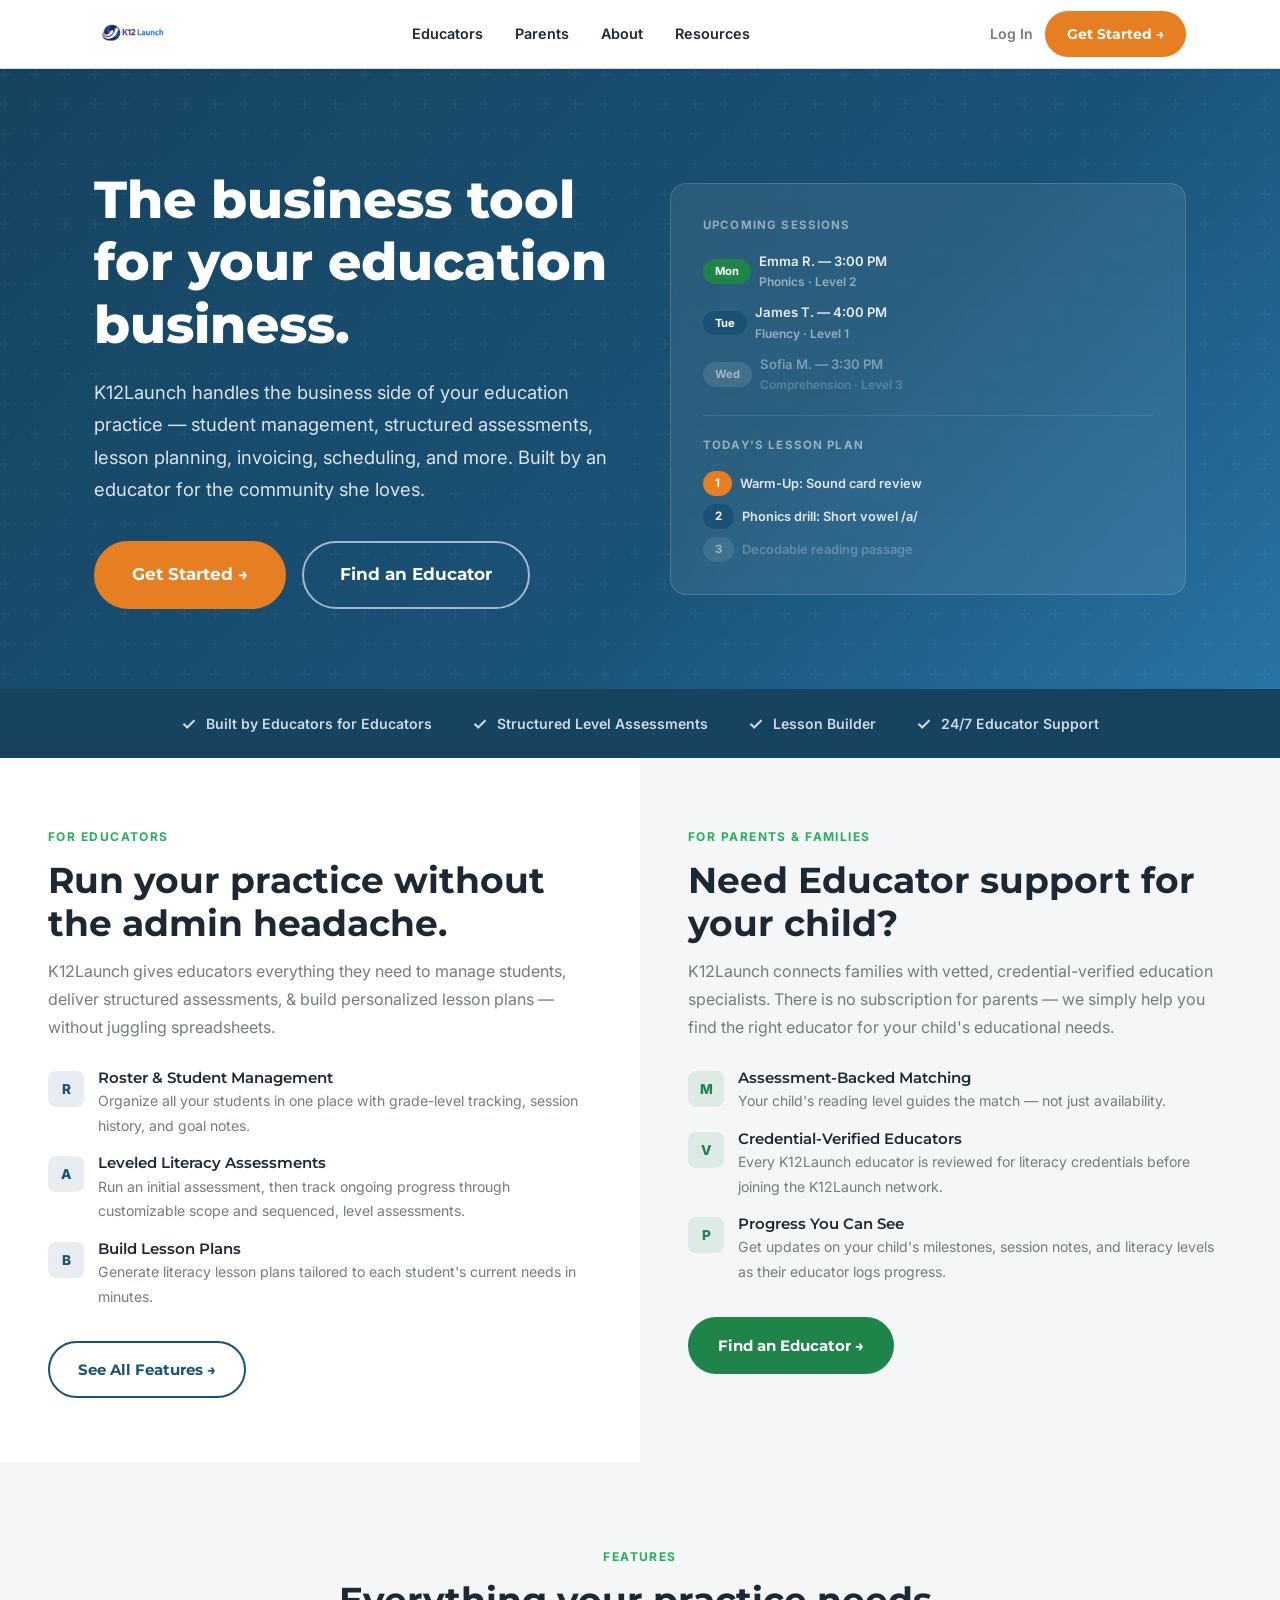
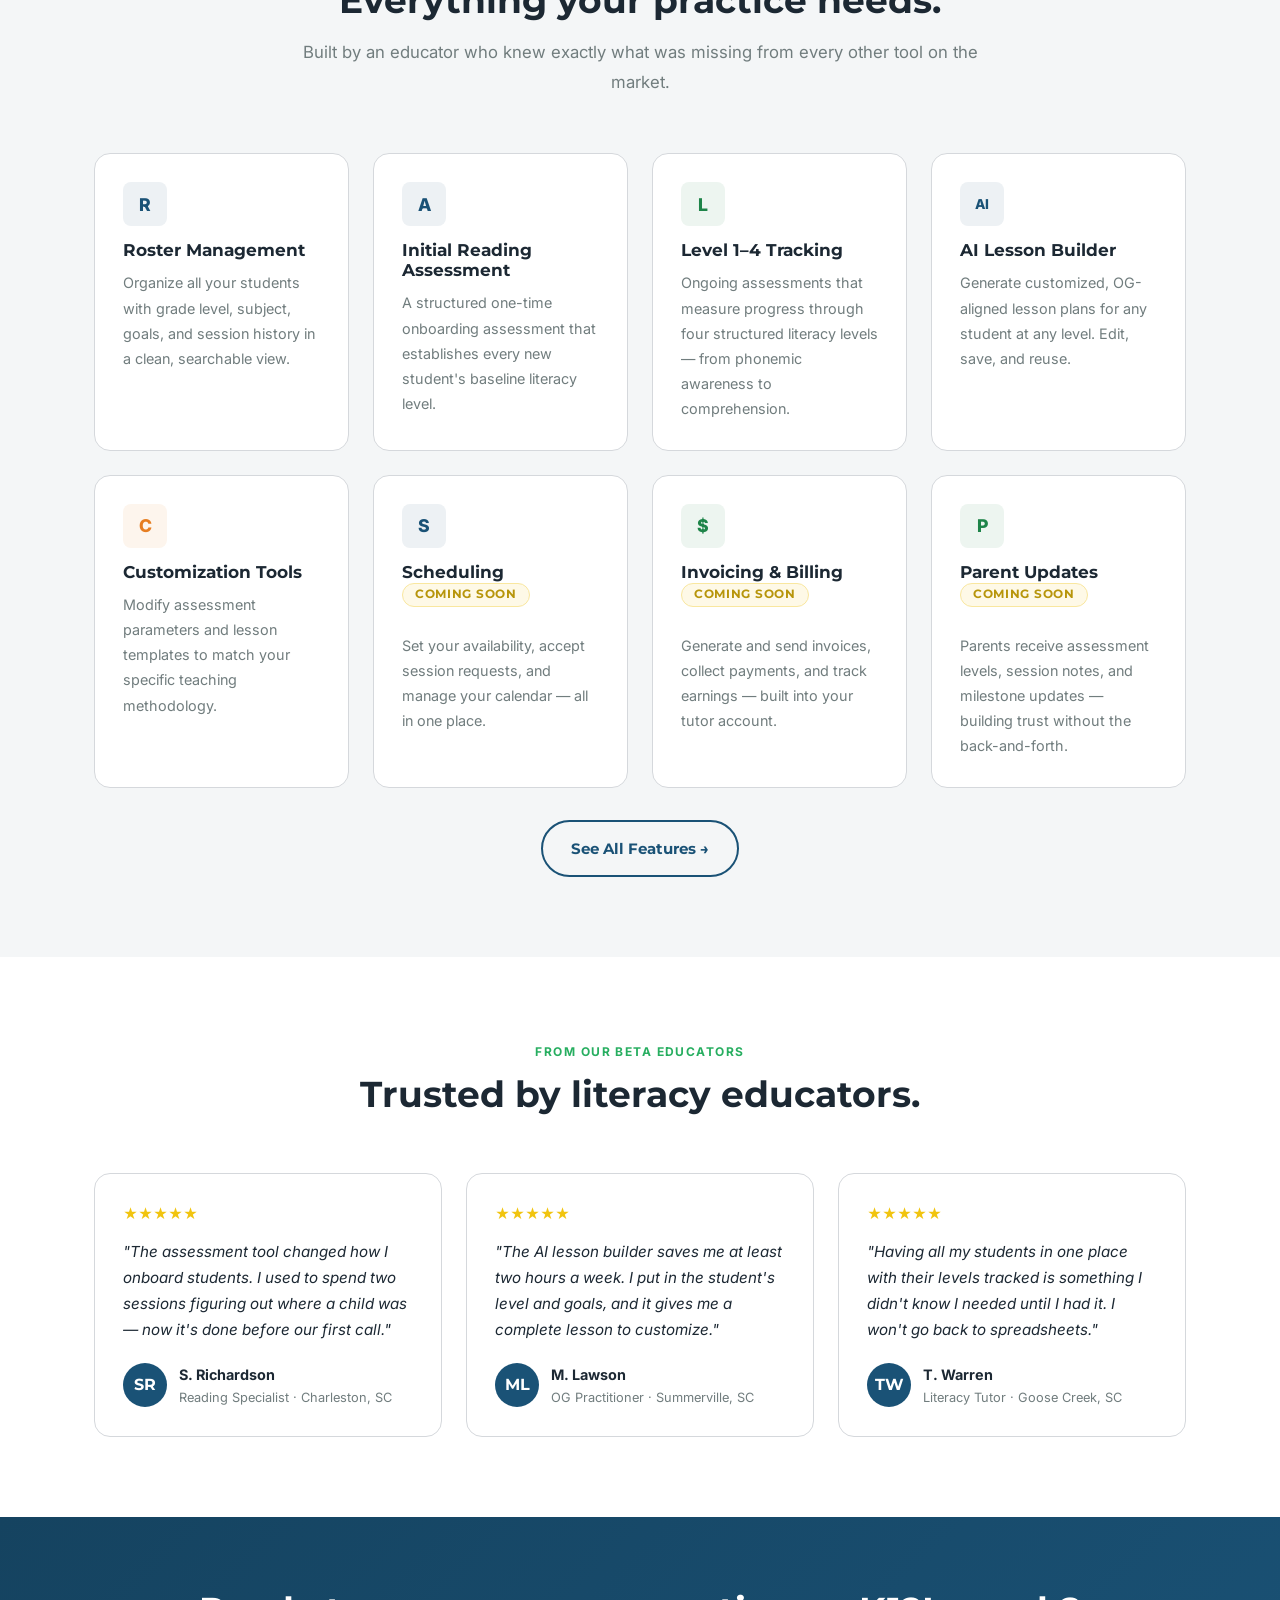
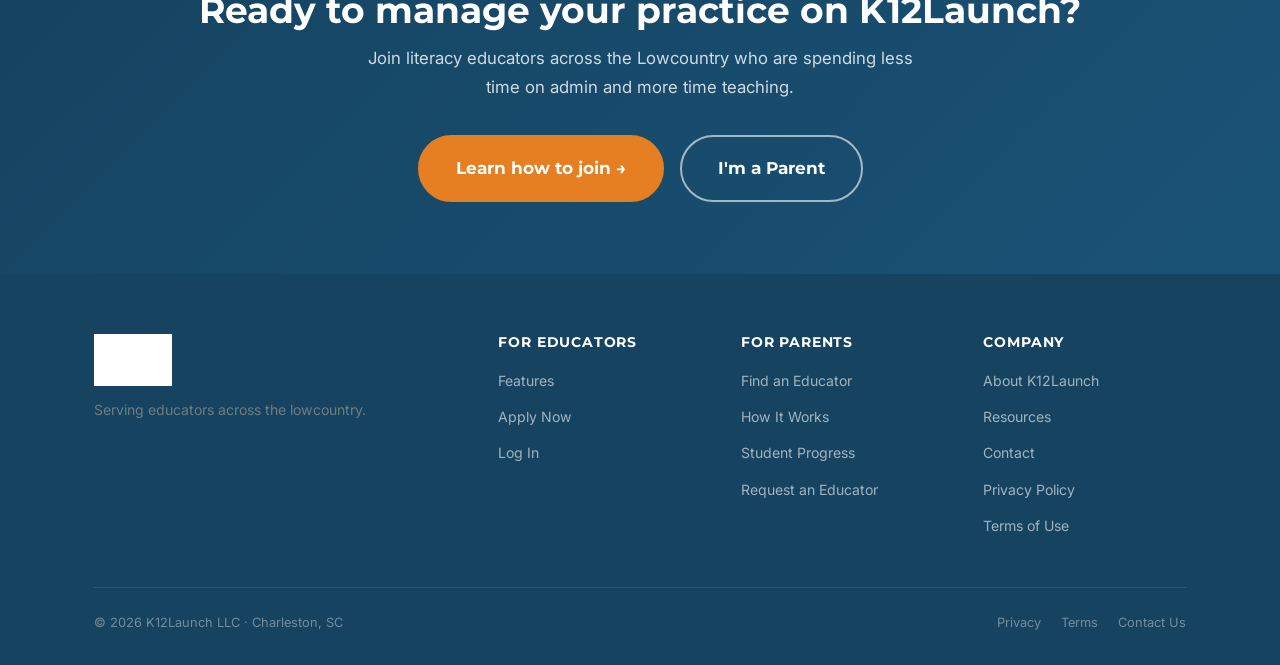
==== commit 91abb89e: "Hide pricing page and remove all pricing.html links sitewide pricing.html replaced with a redirect t" ====
--- a/index.html
+++ b/index.html
@@ -306,7 +306,6 @@
         <h5>For Educators</h5>
         <ul>
           <li><a href="for-tutors.html">Features</a></li>
-          <li><a href="pricing.html">Pricing</a></li>
           <li><a href="contact.html">Apply Now</a></li>
           <li><a href="https://k12launchstudent.lovable.app" target="_blank" rel="noopener noreferrer">Log In</a></li>
         </ul>
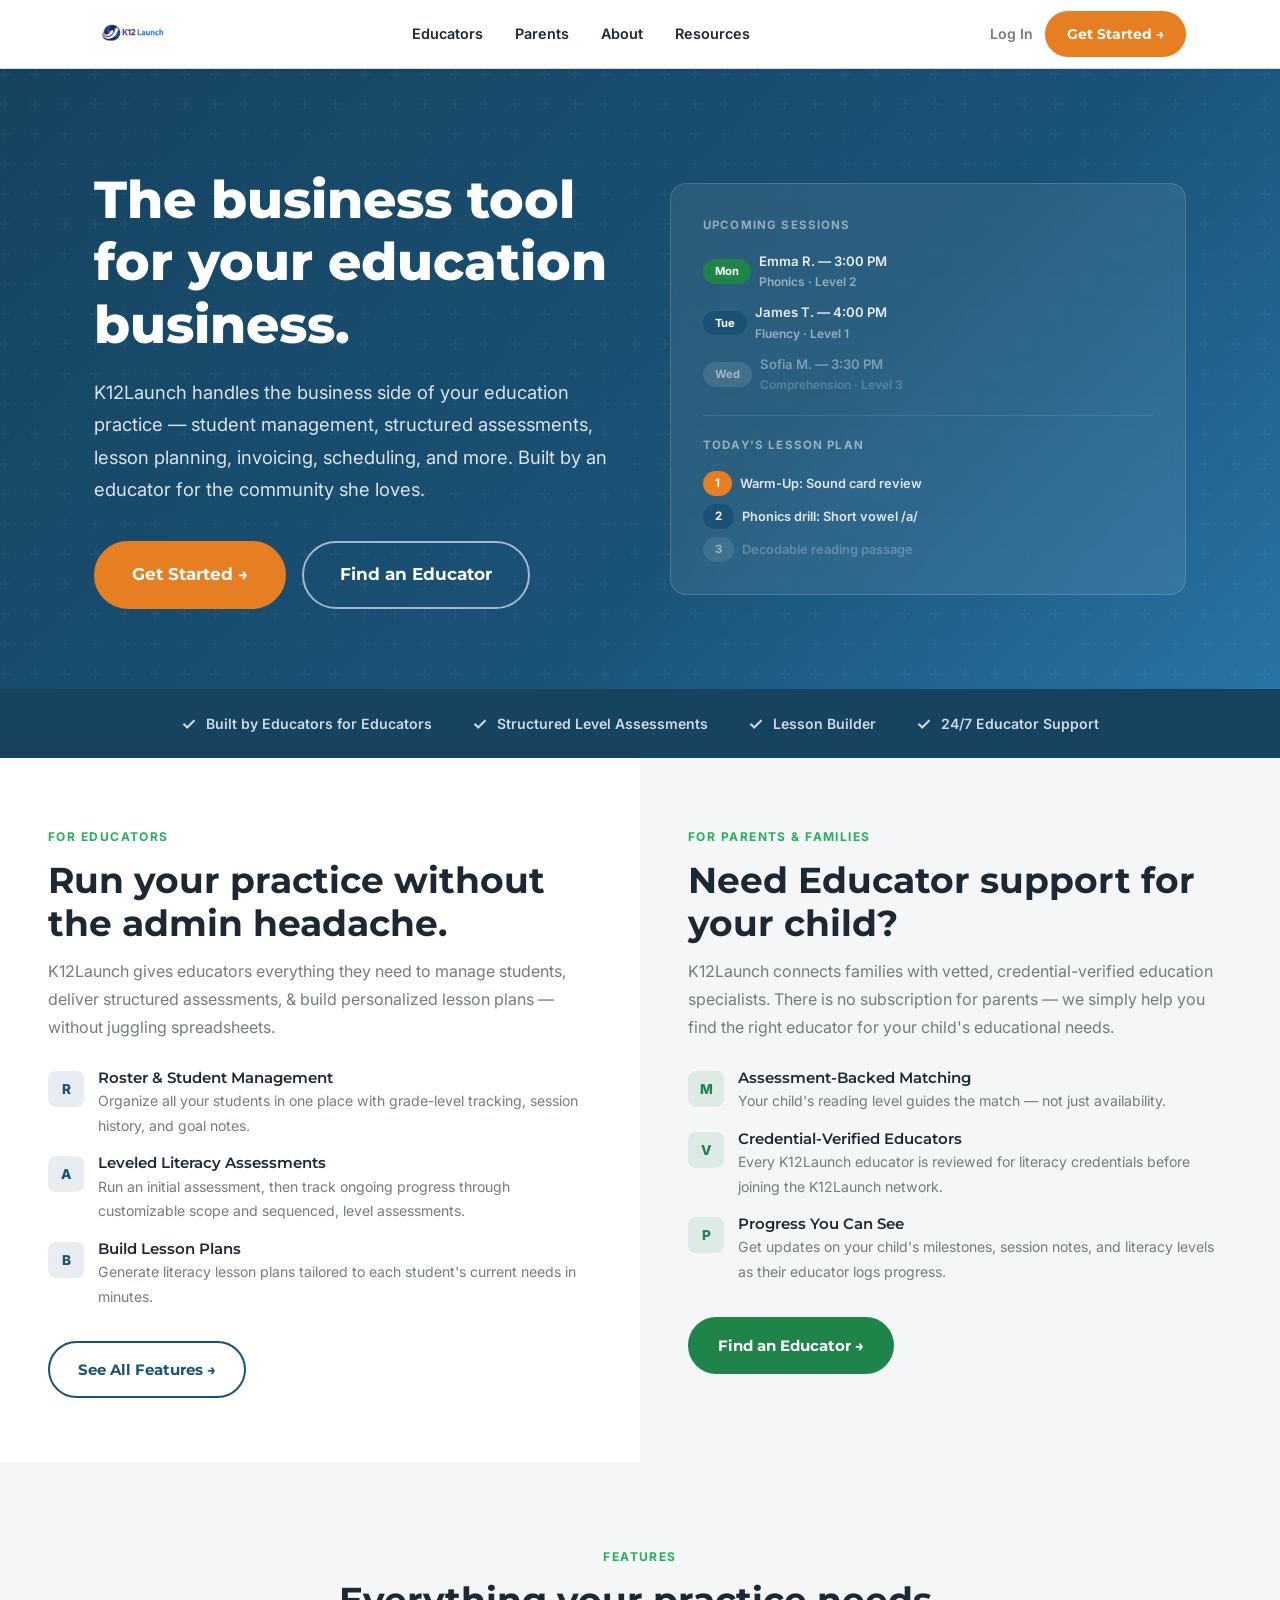
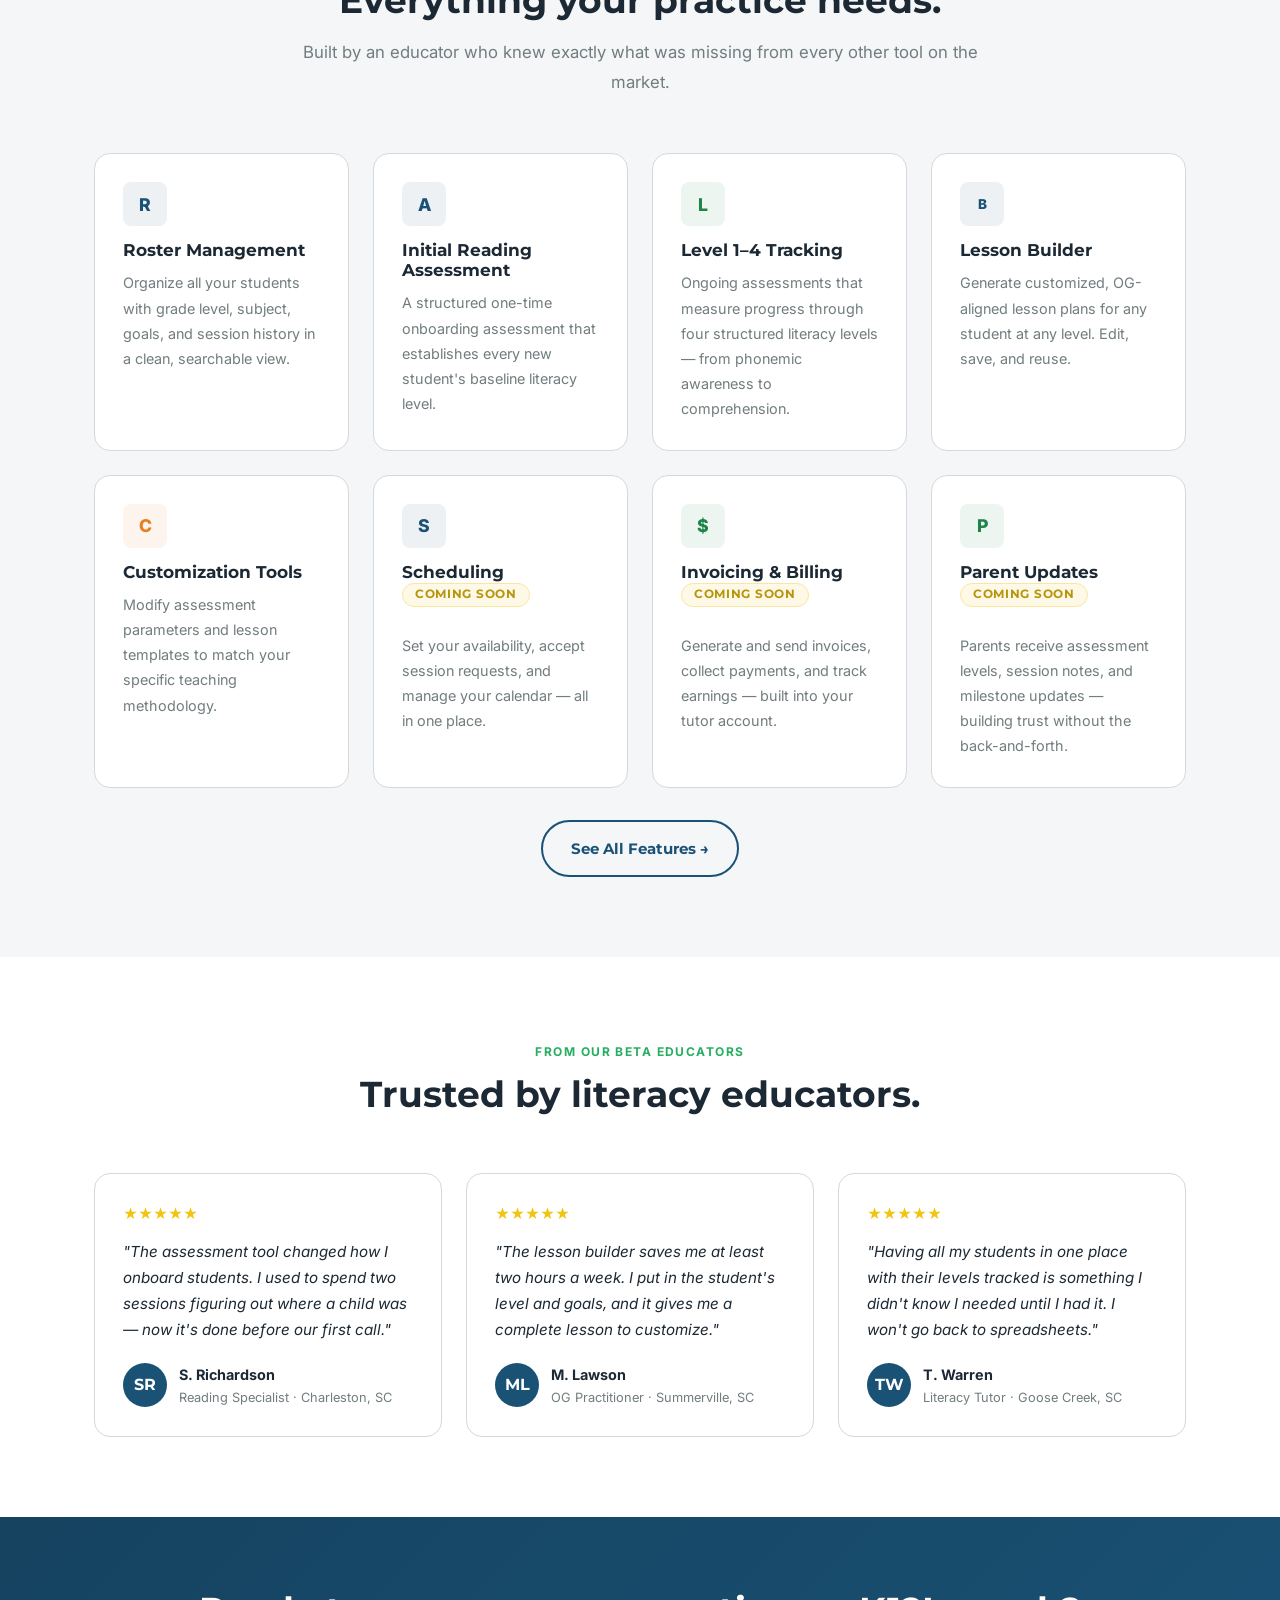
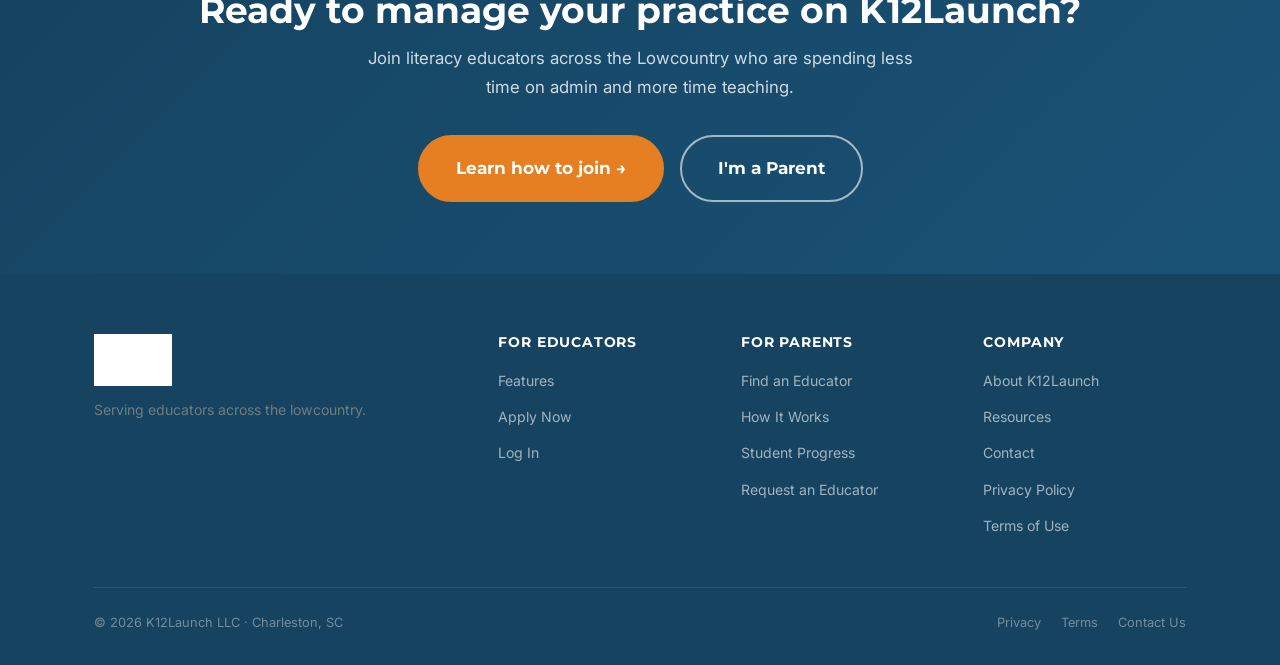
==== commit 42958beb: "Swap roster/report images to publication-ready versions; remove AI language sitewide educator-app-ro" ====
--- a/index.html
+++ b/index.html
@@ -4,7 +4,7 @@
   <meta charset="UTF-8" />
   <meta name="viewport" content="width=device-width, initial-scale=1.0" />
   <title>K12Launch — Business Tools for Literacy Tutors | Charleston, SC</title>
-  <meta name="description" content="K12Launch is the back-office suite built for independent literacy tutors. Manage students, run structured assessments, handle invoicing, and build AI-powered lesson plans — all in one place." />
+  <meta name="description" content="K12Launch is the back-office suite built for independent literacy tutors. Manage students, run structured assessments, handle invoicing, and build lesson plans — all in one place." />
   <link rel="stylesheet" href="css/styles.css" />
   <!-- Add your favicon to assets/favicon.ico and uncomment the line below -->
   <!-- <link rel="icon" href="assets/favicon.ico" type="image/x-icon" /> -->
@@ -203,8 +203,8 @@
         <p>Ongoing assessments that measure progress through four structured literacy levels — from phonemic awareness to comprehension.</p>
       </div>
       <div class="feature-card">
-        <div class="feature-icon" style="font-size:.85rem;font-weight:800;color:var(--primary);background:rgba(26,82,118,0.08);width:44px;height:44px;display:flex;align-items:center;justify-content:center;border-radius:8px">AI</div>
-        <h3>AI Lesson Builder</h3>
+        <div class="feature-icon" style="font-size:.85rem;font-weight:800;color:var(--primary);background:rgba(26,82,118,0.08);width:44px;height:44px;display:flex;align-items:center;justify-content:center;border-radius:8px">B</div>
+        <h3>Lesson Builder</h3>
         <p>Generate customized, OG-aligned lesson plans for any student at any level. Edit, save, and reuse.</p>
       </div>
       <div class="feature-card">
@@ -255,7 +255,7 @@
       </div>
       <div class="testimonial">
         <div class="testimonial-stars">★★★★★</div>
-        <p class="testimonial-body">"The AI lesson builder saves me at least two hours a week. I put in the student's level and goals, and it gives me a complete lesson to customize."</p>
+        <p class="testimonial-body">"The lesson builder saves me at least two hours a week. I put in the student's level and goals, and it gives me a complete lesson to customize."</p>
         <div class="testimonial-author">
           <div class="testimonial-avatar">ML</div>
           <div>
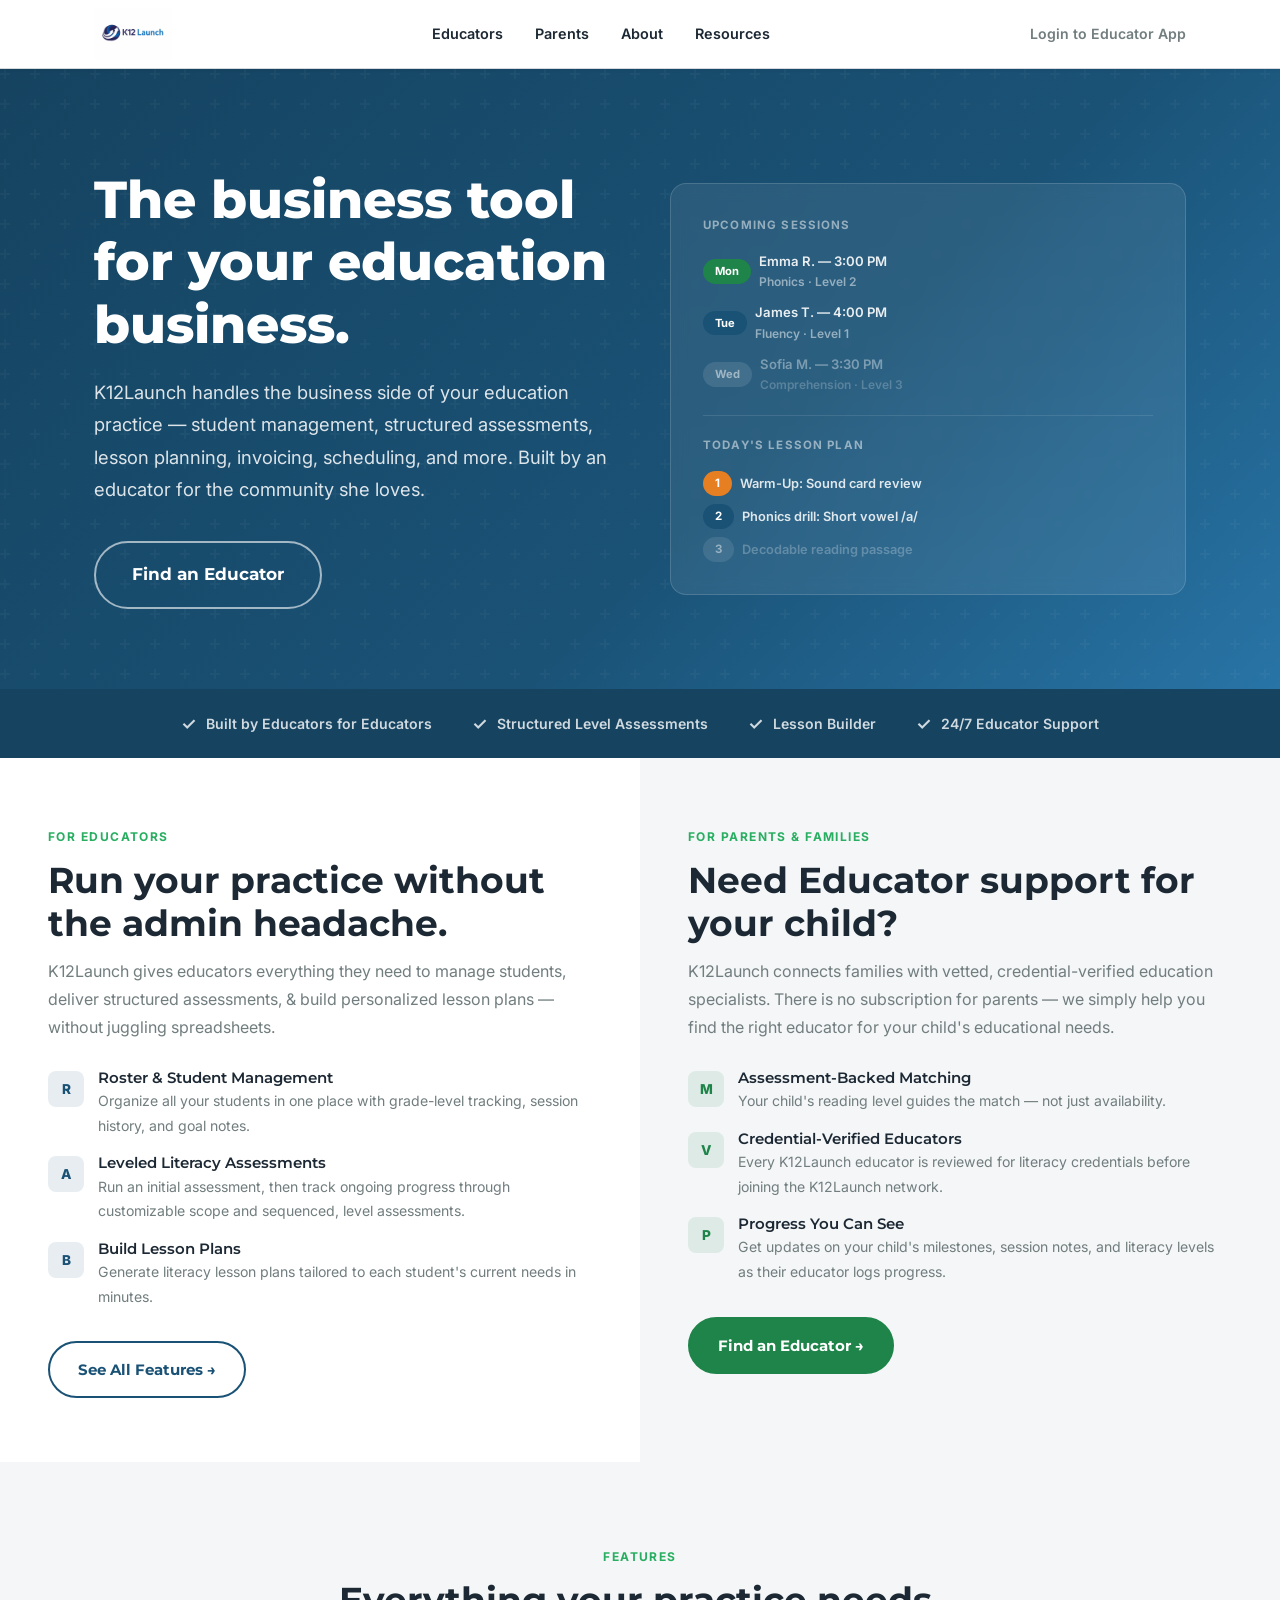
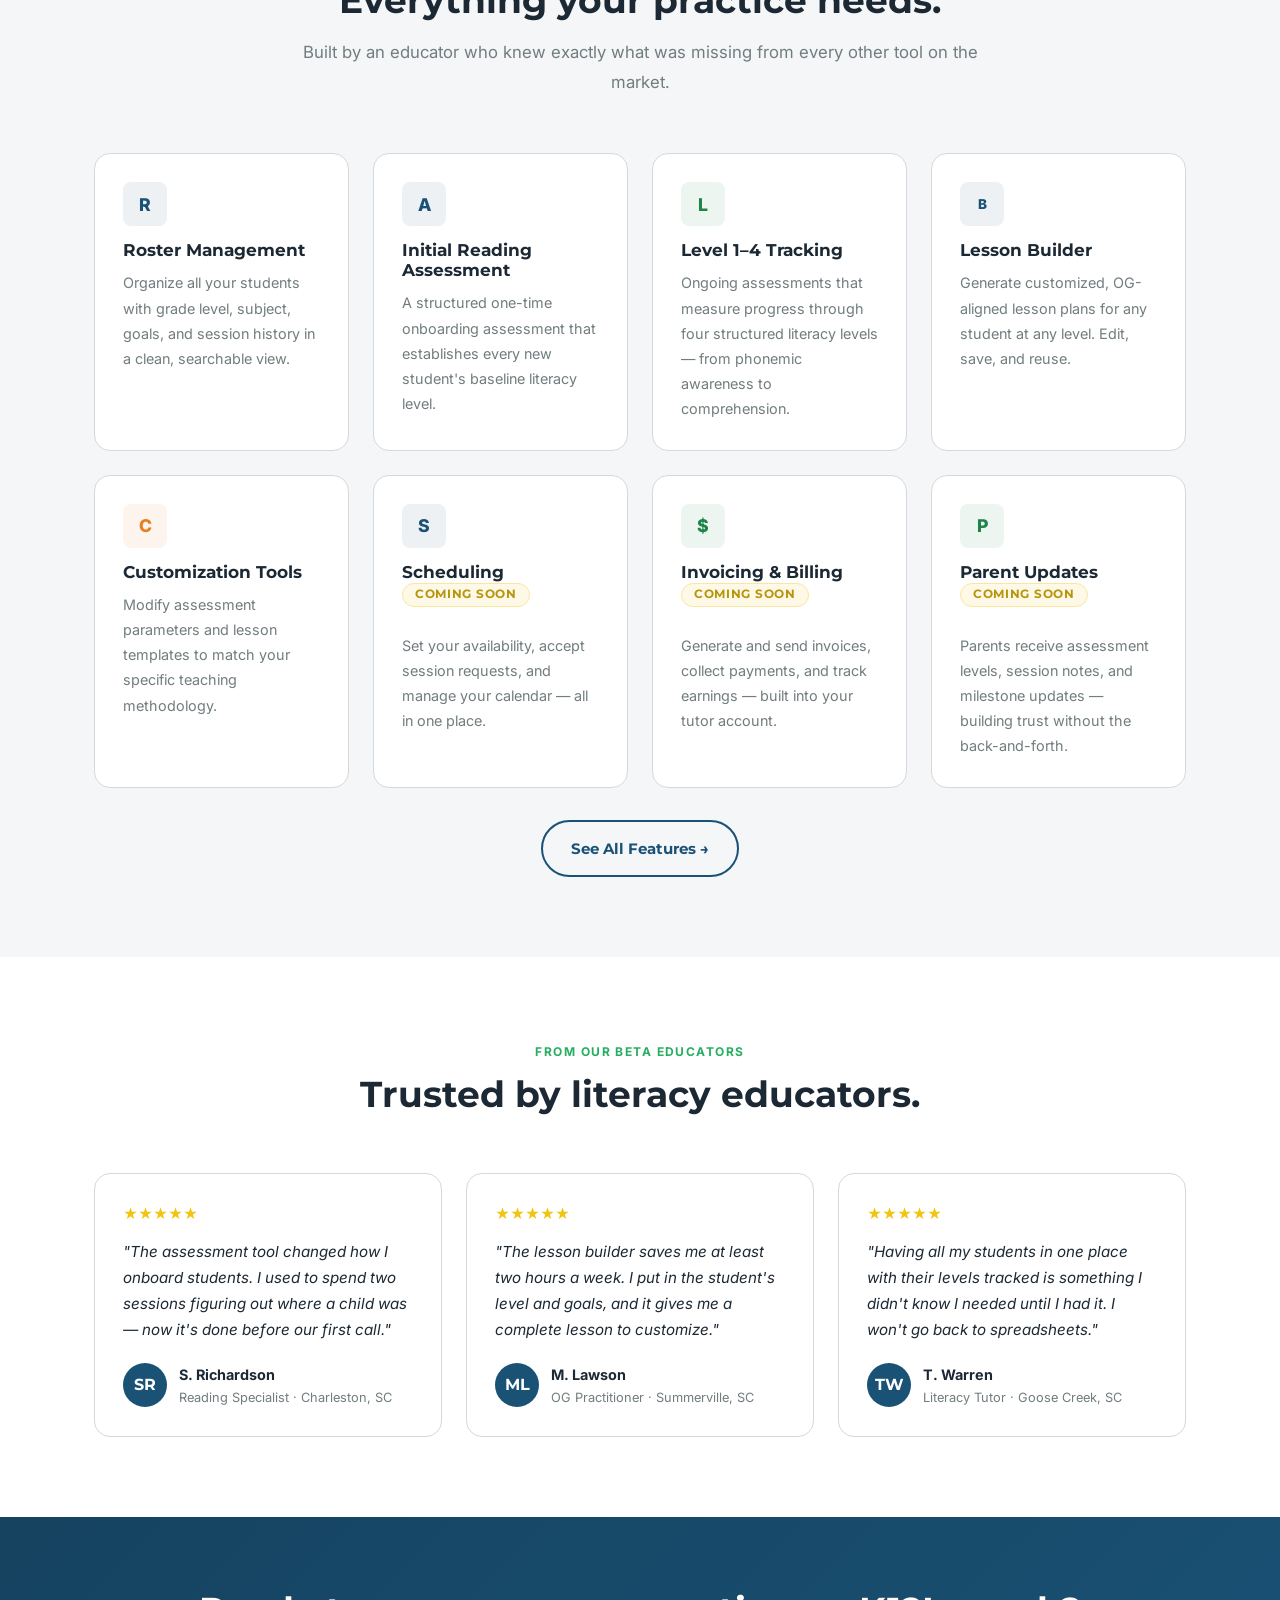
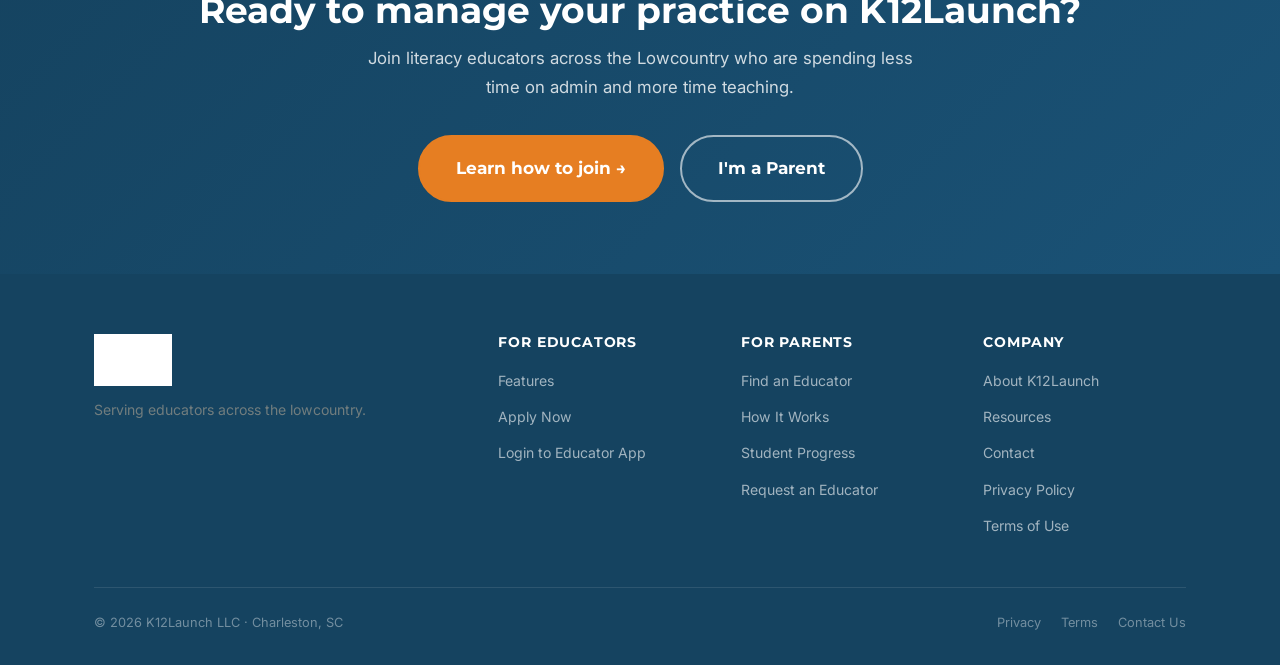
==== commit 7d761305: "august 2026 - educator app redirects redirects to educator app.  changes to buttons and what they ar" ====
--- a/index.html
+++ b/index.html
@@ -28,8 +28,7 @@
       </nav>
 
       <div class="nav-actions">
-        <a href="https://k12launchstudent.lovable.app" target="_blank" rel="noopener noreferrer" class="nav-login">Log In</a>
-        <a href="https://tally.so/r/obxk0M" target="_blank" rel="noopener noreferrer" class="btn btn-primary btn-sm">Get Started →</a>
+        <a href="https://educator.app.k12launch.com/" target="_blank" rel="noopener noreferrer" class="nav-login">Login to Educator App</a>
         <button class="nav-hamburger" aria-label="Toggle menu" aria-expanded="false">
           <span></span><span></span><span></span>
         </button>
@@ -41,8 +40,7 @@
     <a href="for-parents.html">Parents</a>
     <a href="about.html">About</a>
     <a href="resources.html">Resources</a>
-    <a href="https://k12launchstudent.lovable.app" target="_blank" rel="noopener noreferrer">Log In</a>
-    <a href="https://tally.so/r/obxk0M" target="_blank" rel="noopener noreferrer" class="btn btn-primary">Get Started →</a>
+    <a href="https://educator.app.k12launch.com/" target="_blank" rel="noopener noreferrer">Login to Educator App</a>
   </nav>
 </header>
 
@@ -54,7 +52,6 @@
         <h1>The business tool for your education business.</h1>
         <p class="lead">K12Launch handles the business side of your education practice — student management, structured assessments, lesson planning, invoicing, scheduling, and more. Built by an educator for the community she loves.</p>
         <div class="hero-ctas">
-          <a href="contact.html" class="btn btn-primary btn-lg">Get Started →</a>
           <a href="for-parents.html" class="btn btn-secondary btn-lg">Find an Educator</a>
         </div>
       </div>
@@ -307,7 +304,7 @@
         <ul>
           <li><a href="for-tutors.html">Features</a></li>
           <li><a href="contact.html">Apply Now</a></li>
-          <li><a href="https://k12launchstudent.lovable.app" target="_blank" rel="noopener noreferrer">Log In</a></li>
+          <li><a href="https://educator.app.k12launch.com/" target="_blank" rel="noopener noreferrer">Login to Educator App</a></li>
         </ul>
       </div>
       <div class="footer-col">
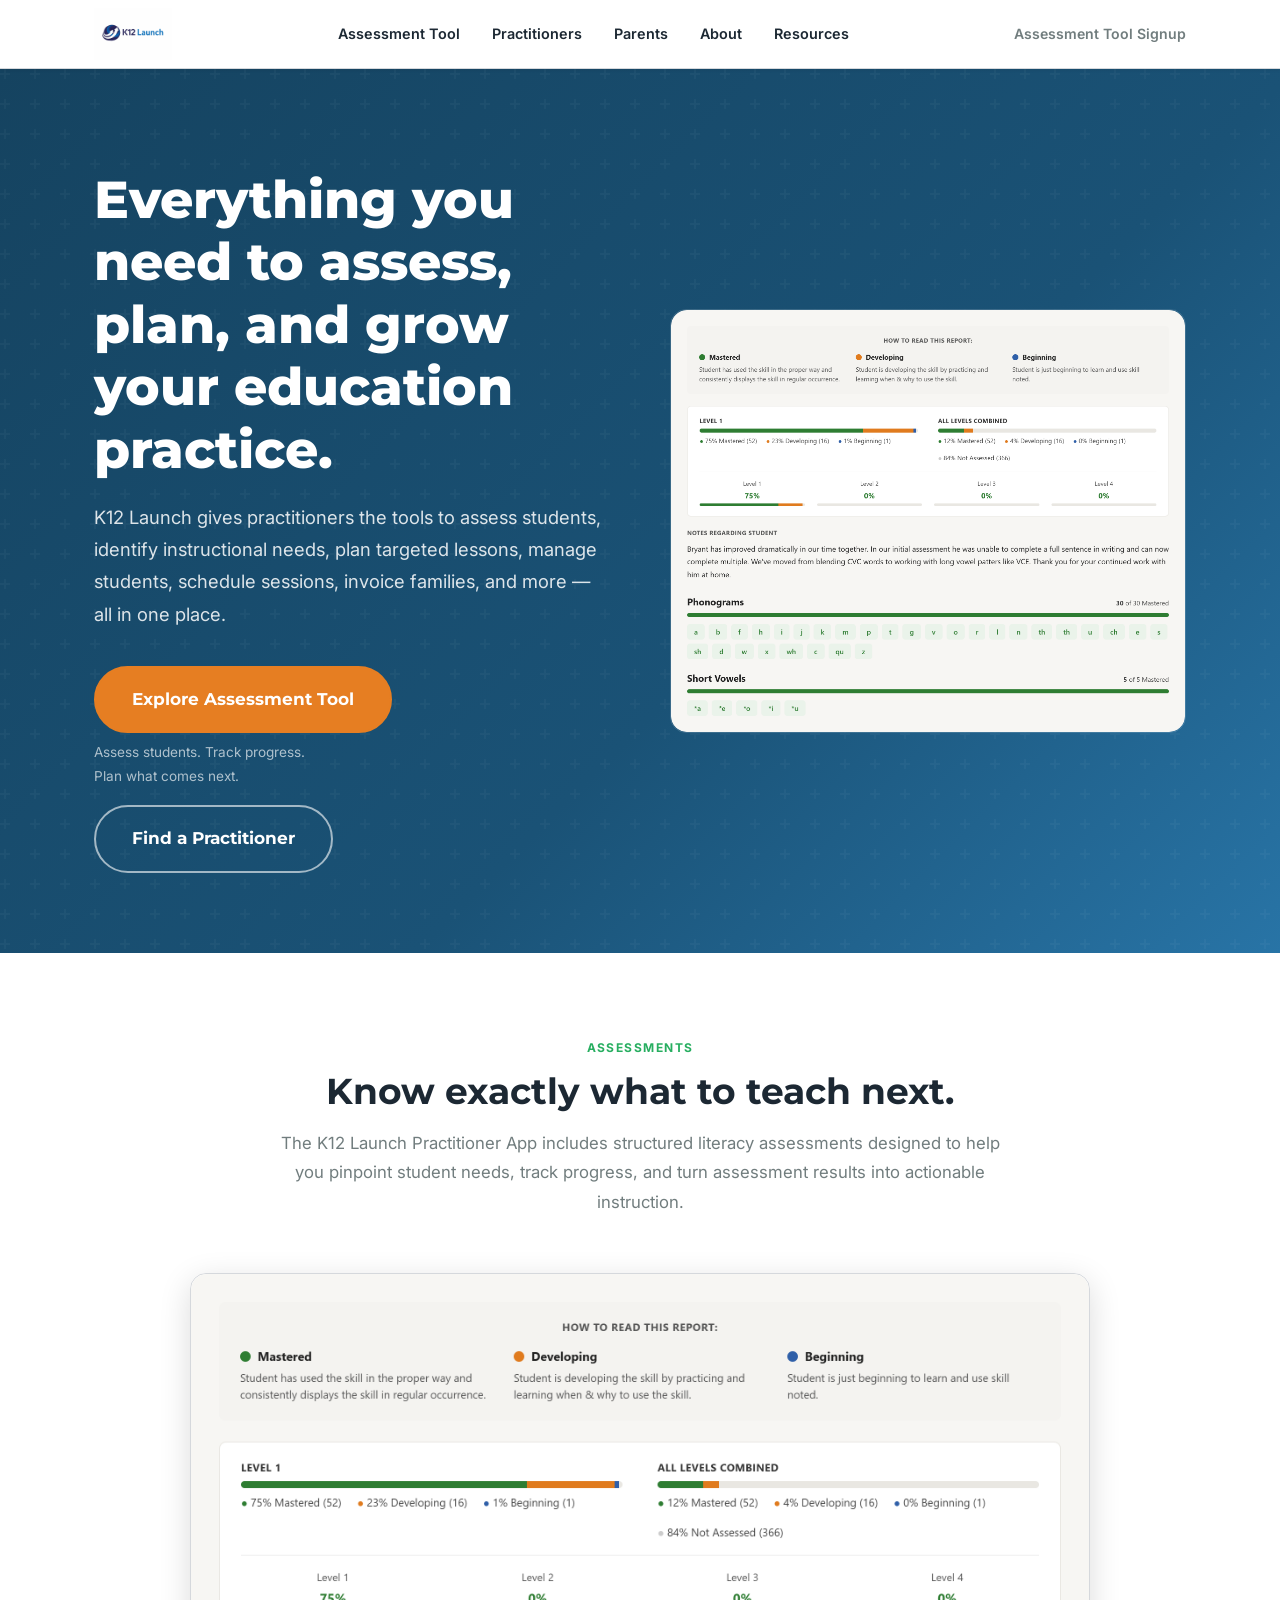
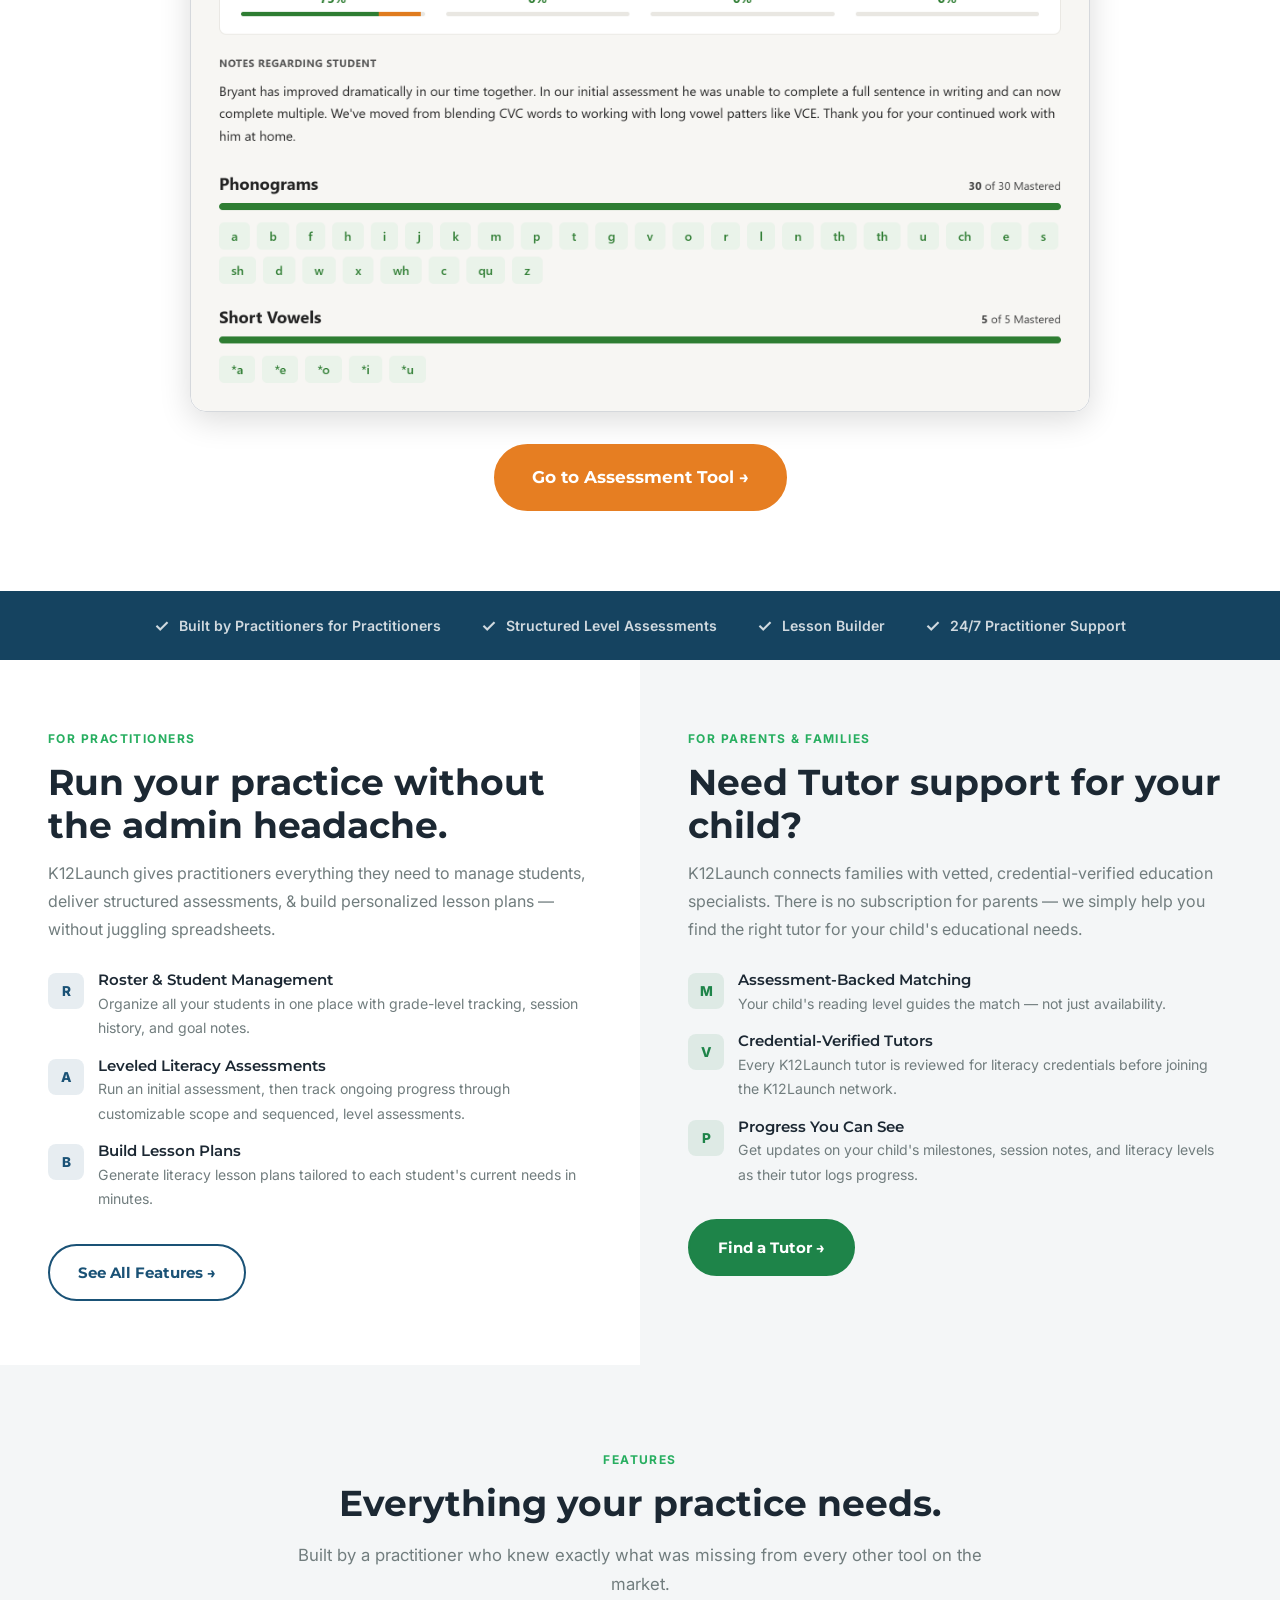
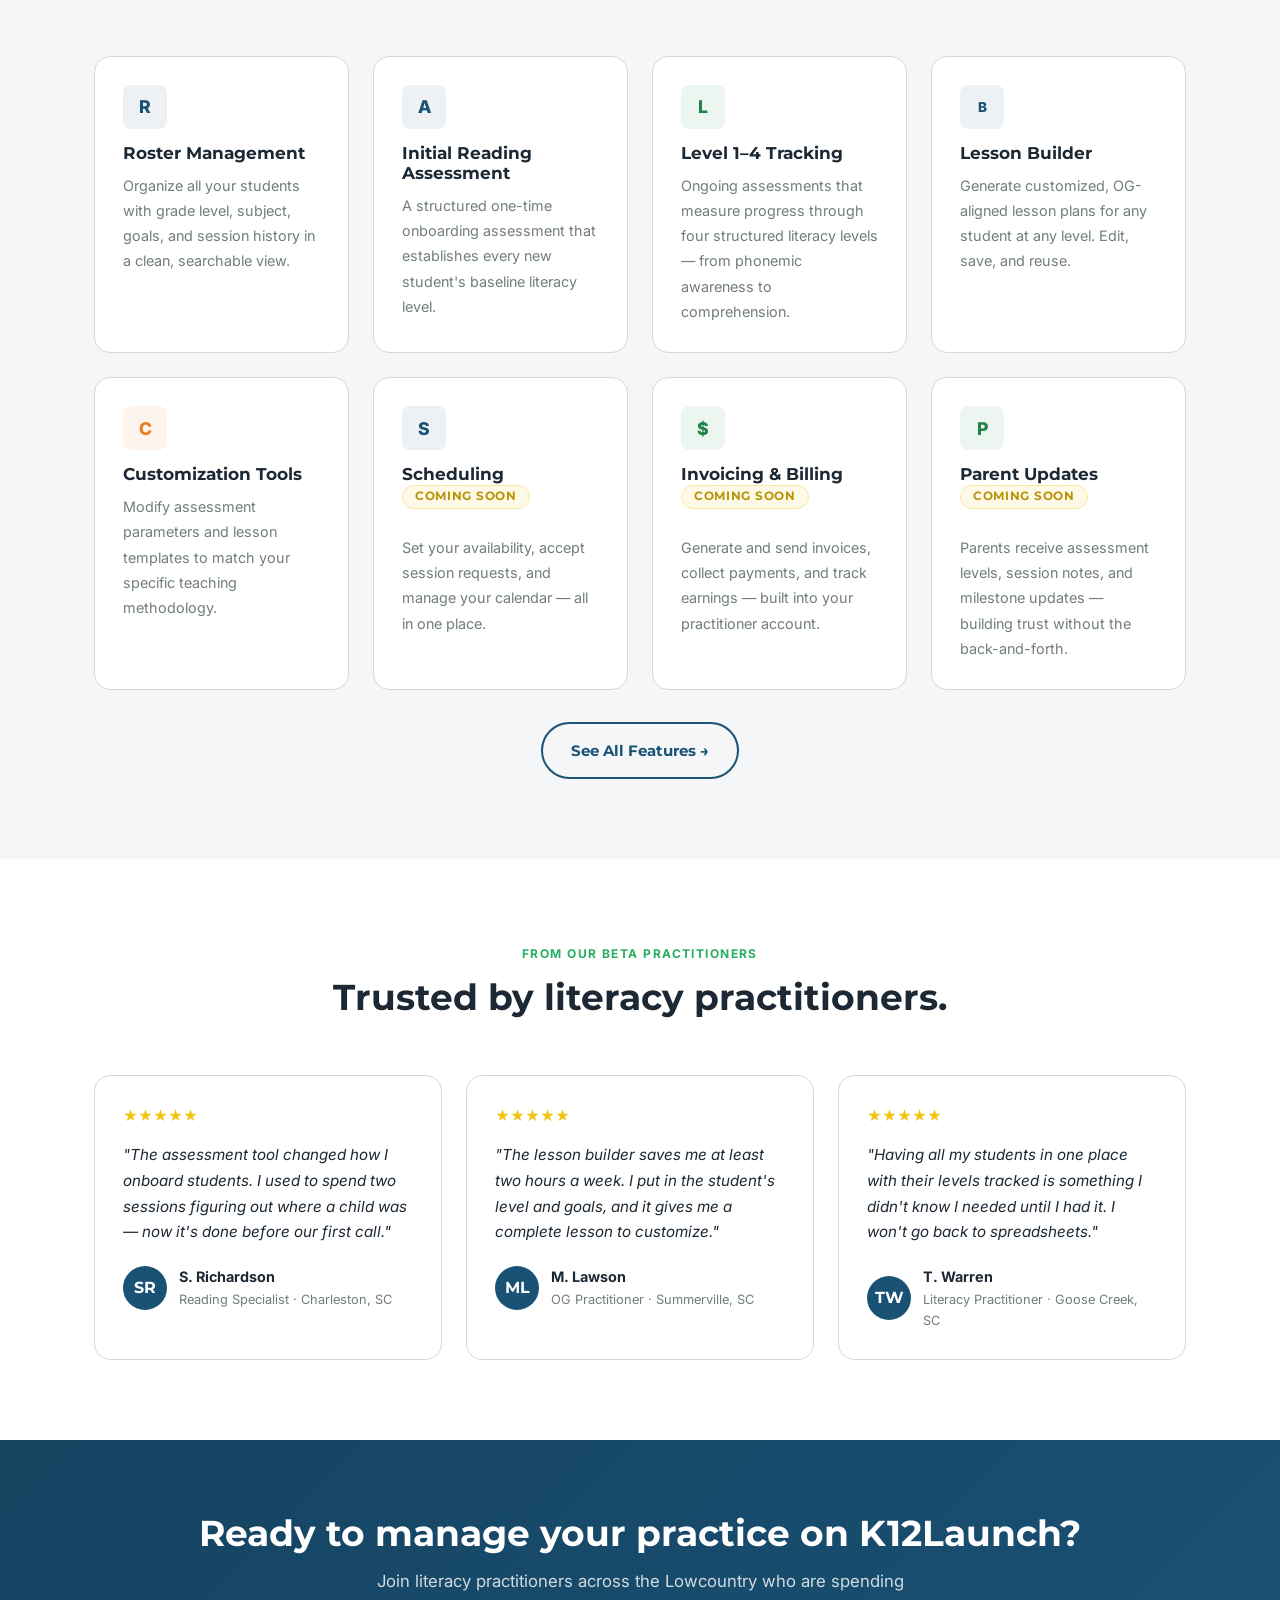
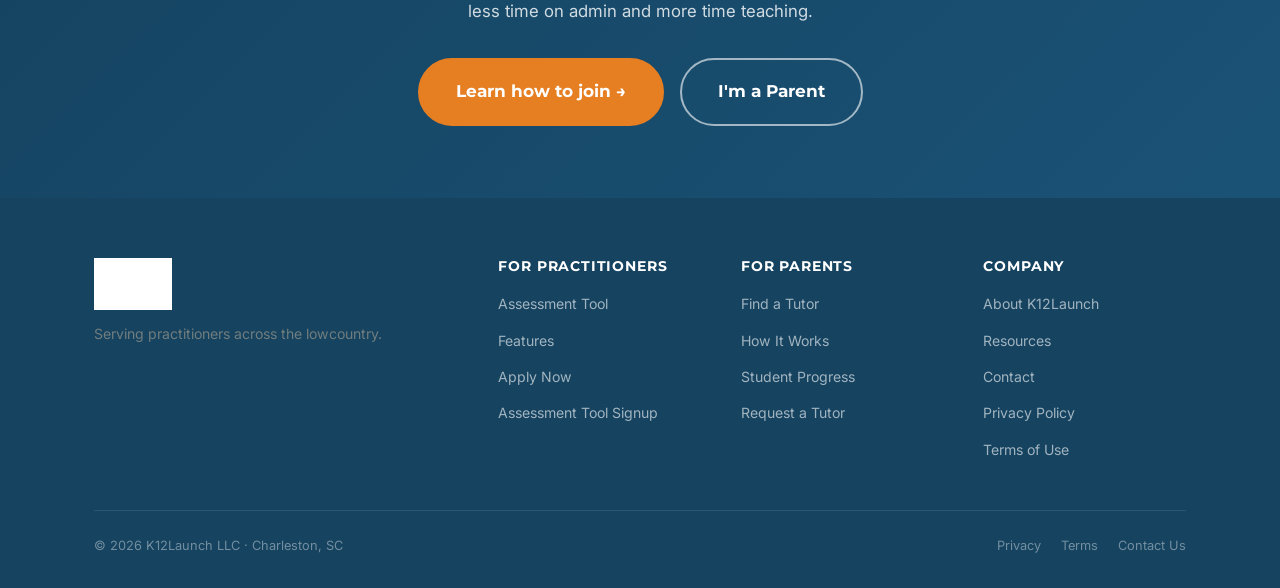
==== commit 13c027a5: "update-B_feedback from kate Updates made after a feedback session with kate about the website." ====
--- a/index.html
+++ b/index.html
@@ -3,8 +3,8 @@
 <head>
   <meta charset="UTF-8" />
   <meta name="viewport" content="width=device-width, initial-scale=1.0" />
-  <title>K12Launch — Business Tools for Literacy Tutors | Charleston, SC</title>
-  <meta name="description" content="K12Launch is the back-office suite built for independent literacy tutors. Manage students, run structured assessments, handle invoicing, and build lesson plans — all in one place." />
+  <title>K12Launch — Business Tools for Literacy Practitioners | Charleston, SC</title>
+  <meta name="description" content="K12Launch is the back-office suite built for independent literacy practitioners. Manage students, run structured assessments, handle invoicing, and build lesson plans — all in one place." />
   <link rel="stylesheet" href="css/styles.css" />
   <!-- Add your favicon to assets/favicon.ico and uncomment the line below -->
   <!-- <link rel="icon" href="assets/favicon.ico" type="image/x-icon" /> -->
@@ -21,14 +21,14 @@
       </a>
 
       <nav class="nav-links" aria-label="Main navigation">
-        <a href="for-tutors.html">Educators</a>
+        <a href="assessment-tool.html">Assessment Tool</a><a href="for-tutors.html">Practitioners</a>
         <a href="for-parents.html">Parents</a>
         <a href="about.html">About</a>
         <a href="resources.html">Resources</a>
       </nav>
 
       <div class="nav-actions">
-        <a href="https://educator.app.k12launch.com/" target="_blank" rel="noopener noreferrer" class="nav-login">Login to Educator App</a>
+        <a href="https://educator.app.k12launch.com/" target="_blank" rel="noopener noreferrer" class="nav-login">Assessment Tool Signup</a>
         <button class="nav-hamburger" aria-label="Toggle menu" aria-expanded="false">
           <span></span><span></span><span></span>
         </button>
@@ -36,11 +36,11 @@
     </div>
   </div>
   <nav class="nav-mobile" aria-label="Mobile navigation">
-    <a href="for-tutors.html">Educators</a>
+    <a href="assessment-tool.html">Assessment Tool</a><a href="for-tutors.html">Practitioners</a>
     <a href="for-parents.html">Parents</a>
     <a href="about.html">About</a>
     <a href="resources.html">Resources</a>
-    <a href="https://educator.app.k12launch.com/" target="_blank" rel="noopener noreferrer">Login to Educator App</a>
+    <a href="https://educator.app.k12launch.com/" target="_blank" rel="noopener noreferrer">Assessment Tool Signup</a>
   </nav>
 </header>
 
@@ -49,50 +49,36 @@
   <div class="container">
     <div class="hero-split">
       <div class="hero-text">
-        <h1>The business tool for your education business.</h1>
-        <p class="lead">K12Launch handles the business side of your education practice — student management, structured assessments, lesson planning, invoicing, scheduling, and more. Built by an educator for the community she loves.</p>
-        <div class="hero-ctas">
-          <a href="for-parents.html" class="btn btn-secondary btn-lg">Find an Educator</a>
-        </div>
-      </div>
-      <div class="hero-visual" aria-hidden="true">
-        <div class="hero-visual-label">Upcoming Sessions</div>
-        <div class="mock-level" style="margin-top:12px">
-          <div class="mock-level-badge" style="background:var(--secondary);font-size:.7rem;min-width:32px">Mon</div>
-          <div>
-            <div style="color:rgba(255,255,255,0.9);font-size:.82rem;font-weight:600">Emma R. — 3:00 PM</div>
-            <div style="color:rgba(255,255,255,0.5);font-size:.75rem">Phonics · Level 2</div>
-          </div>
-        </div>
-        <div class="mock-level" style="margin-top:10px">
-          <div class="mock-level-badge" style="font-size:.7rem;min-width:32px">Tue</div>
-          <div>
-            <div style="color:rgba(255,255,255,0.9);font-size:.82rem;font-weight:600">James T. — 4:00 PM</div>
-            <div style="color:rgba(255,255,255,0.5);font-size:.75rem">Fluency · Level 1</div>
-          </div>
-        </div>
-        <div class="mock-level" style="margin-top:10px;opacity:.55">
-          <div class="mock-level-badge" style="background:rgba(255,255,255,0.2);font-size:.7rem;min-width:32px">Wed</div>
-          <div>
-            <div style="color:rgba(255,255,255,0.7);font-size:.82rem;font-weight:600">Sofia M. — 3:30 PM</div>
-            <div style="color:rgba(255,255,255,0.4);font-size:.75rem">Comprehension · Level 3</div>
-          </div>
-        </div>
-        <div style="height:1px;background:rgba(255,255,255,0.1);margin:20px 0"></div>
-        <div class="hero-visual-label">Today's Lesson Plan</div>
-        <div class="mock-level" style="margin-top:10px">
-          <div class="mock-level-badge" style="background:var(--accent);font-size:.72rem;min-width:24px">1</div>
-          <span style="color:rgba(255,255,255,0.85);font-size:.8rem">Warm-Up: Sound card review</span>
-        </div>
-        <div class="mock-level" style="margin-top:8px">
-          <div class="mock-level-badge" style="font-size:.72rem;min-width:24px">2</div>
-          <span style="color:rgba(255,255,255,0.85);font-size:.8rem">Phonics drill: Short vowel /a/</span>
-        </div>
-        <div class="mock-level" style="margin-top:8px;opacity:.5">
-          <div class="mock-level-badge" style="background:rgba(255,255,255,0.2);font-size:.72rem;min-width:24px">3</div>
-          <span style="color:rgba(255,255,255,0.5);font-size:.8rem">Decodable reading passage</span>
-        </div>
-      </div>
+        <h1>Everything you need to assess, plan, and grow your education practice.</h1>
+        <p class="lead">K12 Launch gives practitioners the tools to assess students, identify instructional needs, plan targeted lessons, manage students, schedule sessions, invoice families, and more — all in one place.</p>
+        <div class="hero-ctas" style="align-items:flex-start">
+          <div style="display:flex;flex-direction:column;align-items:flex-start;gap:8px">
+            <a href="assessment-tool.html" class="btn btn-primary btn-lg">Explore Assessment Tool</a>
+            <p style="color:rgba(255,255,255,0.65);font-size:.85rem;margin:0;max-width:220px">Assess students. Track progress. Plan what comes next.</p>
+          </div>
+          <a href="for-parents.html" class="btn btn-secondary btn-lg">Find a Practitioner</a>
+        </div>
+      </div>
+      <div class="hero-visual" aria-hidden="true" style="padding:0;overflow:hidden;background:none">
+        <img src="assets/educator-app-report-pub.jpg" alt="K12Launch practitioner app showing a student literacy assessment report with mastery levels" style="width:100%;height:auto;border-radius:16px;display:block" />
+      </div>
+    </div>
+  </div>
+</section>
+
+<!-- ── ASSESSMENT TOOL SPOTLIGHT ───────────────────────────── -->
+<section class="section">
+  <div class="container">
+    <div class="section-header text-center">
+      <div class="section-label">Assessments</div>
+      <h2>Know exactly what to teach next.</h2>
+      <p>The K12 Launch Practitioner App includes structured literacy assessments designed to help you pinpoint student needs, track progress, and turn assessment results into actionable instruction.</p>
+    </div>
+    <div class="feature-mock" aria-hidden="true" style="padding:0;overflow:hidden;background:none;max-width:900px;margin:0 auto">
+      <img src="assets/educator-app-report-pub.jpg" alt="K12Launch practitioner app showing a student literacy assessment report with mastery levels" style="width:100%;height:auto;border-radius:16px;display:block" />
+    </div>
+    <div class="text-center mt-8">
+      <a href="https://educator.app.k12launch.com/" target="_blank" rel="noopener noreferrer" class="btn btn-primary btn-lg">Go to Assessment Tool →</a>
     </div>
   </div>
 </section>
@@ -101,10 +87,10 @@
 <div class="proof-bar">
   <div class="container">
     <div class="proof-bar-inner">
-      <div class="proof-item"><span class="icon">✓</span> Built by Educators for Educators</div>
+      <div class="proof-item"><span class="icon">✓</span> Built by Practitioners for Practitioners</div>
       <div class="proof-item"><span class="icon">✓</span> Structured Level Assessments</div>
       <div class="proof-item"><span class="icon">✓</span> Lesson Builder</div>
-      <div class="proof-item"><span class="icon">✓</span> 24/7 Educator Support</div>
+      <div class="proof-item"><span class="icon">✓</span> 24/7 Practitioner Support</div>
     </div>
   </div>
 </div>
@@ -113,9 +99,9 @@
 <section aria-label="Who K12Launch serves">
   <div class="audience-split">
     <div class="audience-panel audience-panel--tutors">
-      <div class="section-label">For Educators</div>
+      <div class="section-label">For Practitioners</div>
       <h2>Run your practice without the admin headache.</h2>
-      <p>K12Launch gives educators everything they need to manage students, deliver structured assessments, &amp; build personalized lesson plans — without juggling spreadsheets.</p>
+      <p>K12Launch gives practitioners everything they need to manage students, deliver structured assessments, &amp; build personalized lesson plans — without juggling spreadsheets.</p>
       <div class="audience-benefits">
         <div class="audience-benefit">
           <div class="audience-benefit-icon audience-benefit-icon--blue" style="font-size:.85rem;font-weight:800;color:var(--primary)">R</div>
@@ -144,8 +130,8 @@
 
     <div class="audience-panel audience-panel--parents">
       <div class="section-label">For Parents &amp; Families</div>
-      <h2>Need Educator support for your child?</h2>
-      <p>K12Launch connects families with vetted, credential-verified education specialists. There is no subscription for parents — we simply help you find the right educator for your child's educational needs.</p>
+      <h2>Need Tutor support for your child?</h2>
+      <p>K12Launch connects families with vetted, credential-verified education specialists. There is no subscription for parents — we simply help you find the right tutor for your child's educational needs.</p>
       <div class="audience-benefits">
         <div class="audience-benefit">
           <div class="audience-benefit-icon audience-benefit-icon--green" style="font-size:.85rem;font-weight:800;color:var(--secondary)">M</div>
@@ -157,19 +143,19 @@
         <div class="audience-benefit">
           <div class="audience-benefit-icon audience-benefit-icon--green" style="font-size:.85rem;font-weight:800;color:var(--secondary)">V</div>
           <div>
-            <h4>Credential-Verified Educators</h4>
-            <p>Every K12Launch educator is reviewed for literacy credentials before joining the K12Launch network.</p>
+            <h4>Credential-Verified Tutors</h4>
+            <p>Every K12Launch tutor is reviewed for literacy credentials before joining the K12Launch network.</p>
           </div>
         </div>
         <div class="audience-benefit">
           <div class="audience-benefit-icon audience-benefit-icon--green" style="font-size:.85rem;font-weight:800;color:var(--secondary)">P</div>
           <div>
             <h4>Progress You Can See</h4>
-            <p>Get updates on your child's milestones, session notes, and literacy levels as their educator logs progress.</p>
-          </div>
-        </div>
-      </div>
-      <a href="for-parents.html" class="btn btn-green">Find an Educator →</a>
+            <p>Get updates on your child's milestones, session notes, and literacy levels as their tutor logs progress.</p>
+          </div>
+        </div>
+      </div>
+      <a href="for-parents.html" class="btn btn-green">Find a Tutor →</a>
     </div>
   </div>
 </section>
@@ -181,7 +167,7 @@
     <div class="section-header text-center">
       <div class="section-label">Features</div>
       <h2>Everything your practice needs.</h2>
-      <p>Built by an educator who knew exactly what was missing from every other tool on the market.</p>
+      <p>Built by a practitioner who knew exactly what was missing from every other tool on the market.</p>
     </div>
     <div class="grid-4">
       <div class="feature-card">
@@ -217,7 +203,7 @@
       <div class="feature-card">
         <div class="feature-icon" style="font-size:1.1rem;font-weight:800;color:var(--secondary);background:rgba(30,132,73,0.08);width:44px;height:44px;display:flex;align-items:center;justify-content:center;border-radius:8px">$</div>
         <h3>Invoicing &amp; Billing <span class="badge badge--coming">Coming Soon</span></h3>
-        <p>Generate and send invoices, collect payments, and track earnings — built into your tutor account.</p>
+        <p>Generate and send invoices, collect payments, and track earnings — built into your practitioner account.</p>
       </div>
       <div class="feature-card">
         <div class="feature-icon" style="font-size:1.1rem;font-weight:800;color:var(--secondary);background:rgba(30,132,73,0.08);width:44px;height:44px;display:flex;align-items:center;justify-content:center;border-radius:8px">P</div>
@@ -235,8 +221,8 @@
 <section class="section">
   <div class="container">
     <div class="section-header text-center">
-      <div class="section-label">From Our Beta Educators</div>
-      <h2>Trusted by literacy educators.</h2>
+      <div class="section-label">From Our Beta Practitioners</div>
+      <h2>Trusted by literacy practitioners.</h2>
     </div>
     <div class="testimonial-grid">
       <div class="testimonial">
@@ -268,7 +254,7 @@
           <div class="testimonial-avatar">TW</div>
           <div>
             <div class="testimonial-name">T. Warren</div>
-            <div class="testimonial-title">Literacy Tutor · Goose Creek, SC</div>
+            <div class="testimonial-title">Literacy Practitioner · Goose Creek, SC</div>
           </div>
         </div>
       </div>
@@ -281,7 +267,7 @@
 <section class="cta-band">
   <div class="container">
     <h2>Ready to manage your practice on K12Launch?</h2>
-    <p>Join literacy educators across the Lowcountry who are spending less time on admin and more time teaching.</p>
+    <p>Join literacy practitioners across the Lowcountry who are spending less time on admin and more time teaching.</p>
     <div class="btn-group">
       <a href="contact.html" class="btn btn-primary btn-lg">Learn how to join →</a>
       <a href="for-parents.html" class="btn btn-secondary btn-lg">I'm a Parent</a>
@@ -297,23 +283,24 @@
         <a href="index.html" class="nav-logo">
           <img src="assets/k12launch-brand-logo.png" alt="K12Launch" />
         </a>
-        <p class="footer-tagline">Serving educators across the lowcountry.</p>
+        <p class="footer-tagline">Serving practitioners across the lowcountry.</p>
       </div>
       <div class="footer-col">
-        <h5>For Educators</h5>
+        <h5>For Practitioners</h5>
         <ul>
+          <li><a href="assessment-tool.html">Assessment Tool</a></li>
           <li><a href="for-tutors.html">Features</a></li>
           <li><a href="contact.html">Apply Now</a></li>
-          <li><a href="https://educator.app.k12launch.com/" target="_blank" rel="noopener noreferrer">Login to Educator App</a></li>
+          <li><a href="https://educator.app.k12launch.com/" target="_blank" rel="noopener noreferrer">Assessment Tool Signup</a></li>
         </ul>
       </div>
       <div class="footer-col">
         <h5>For Parents</h5>
         <ul>
-          <li><a href="for-parents.html">Find an Educator</a></li>
+          <li><a href="for-parents.html">Find a Tutor</a></li>
           <li><a href="for-parents.html#how-it-works">How It Works</a></li>
           <li><a href="for-parents.html#progress">Student Progress</a></li>
-          <li><a href="for-parents.html#parent-intake">Request an Educator</a></li>
+          <li><a href="for-parents.html#parent-intake">Request a Tutor</a></li>
         </ul>
       </div>
       <div class="footer-col">
